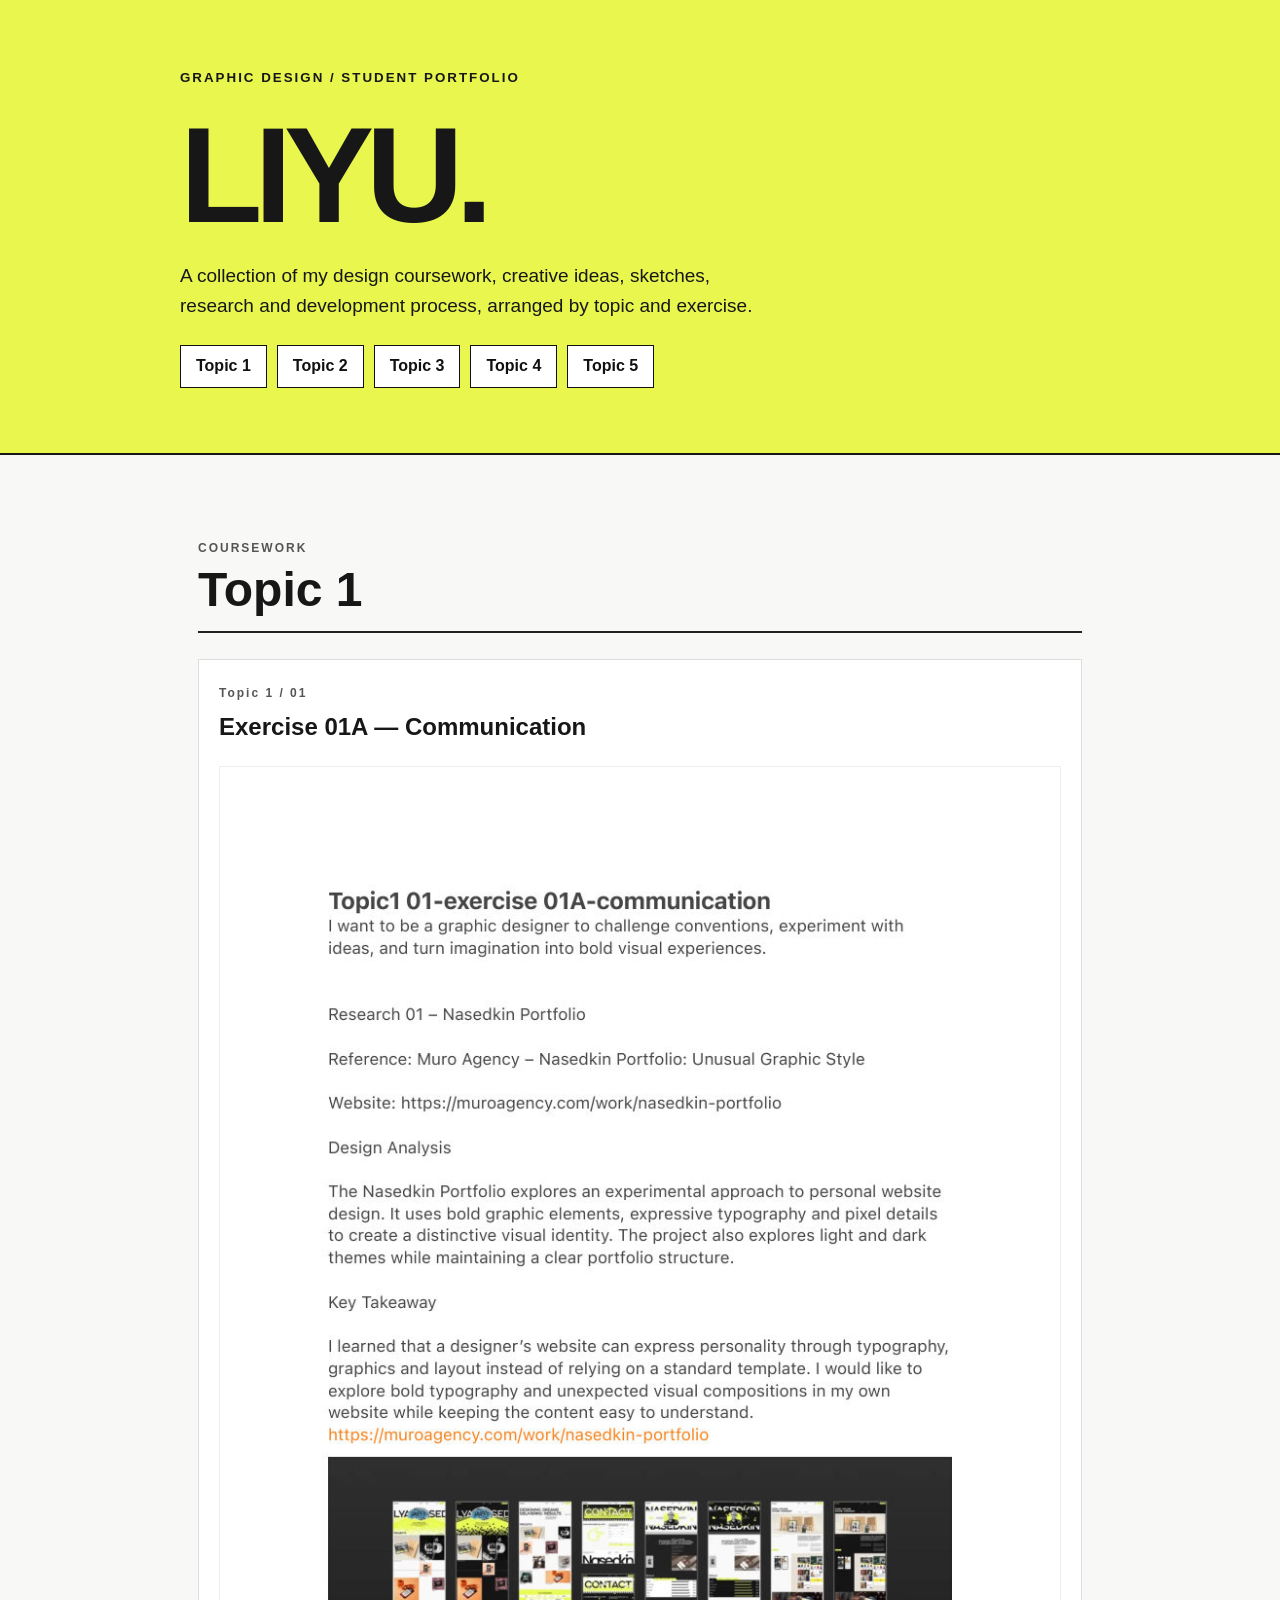
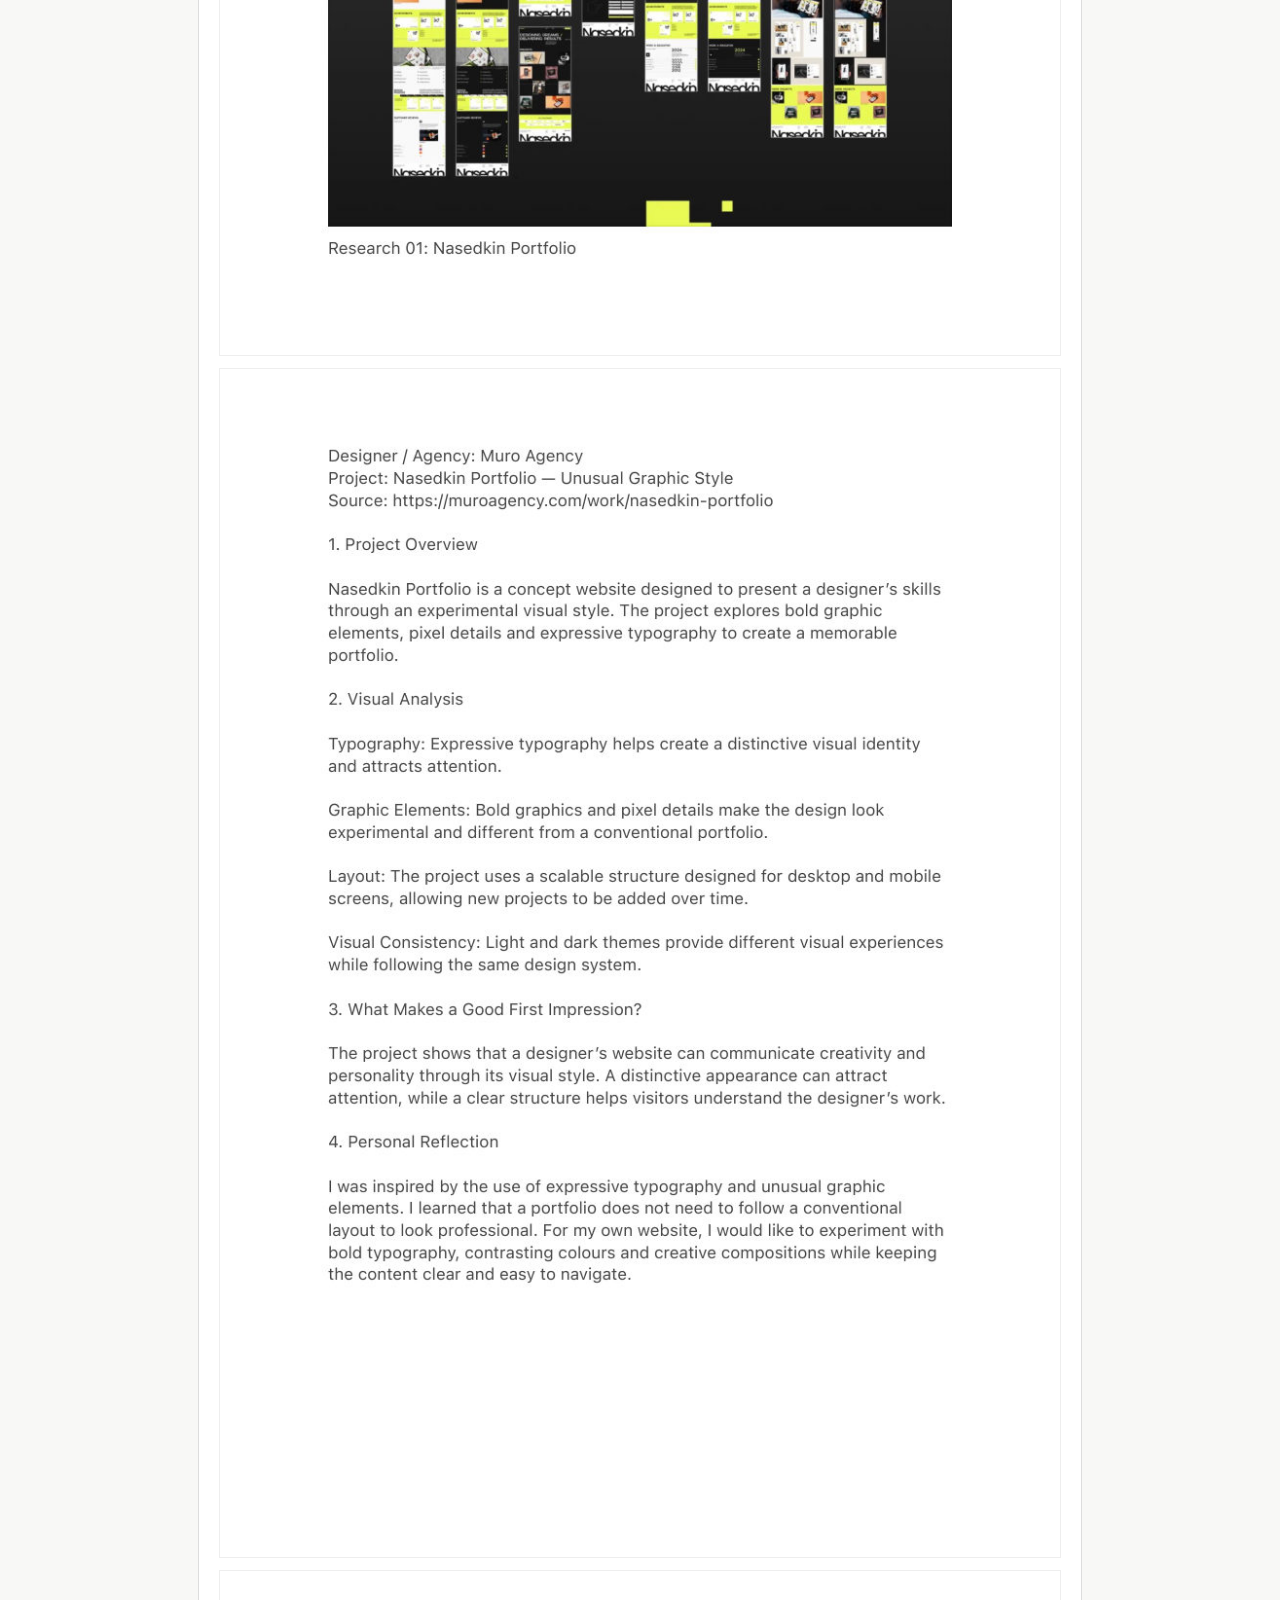
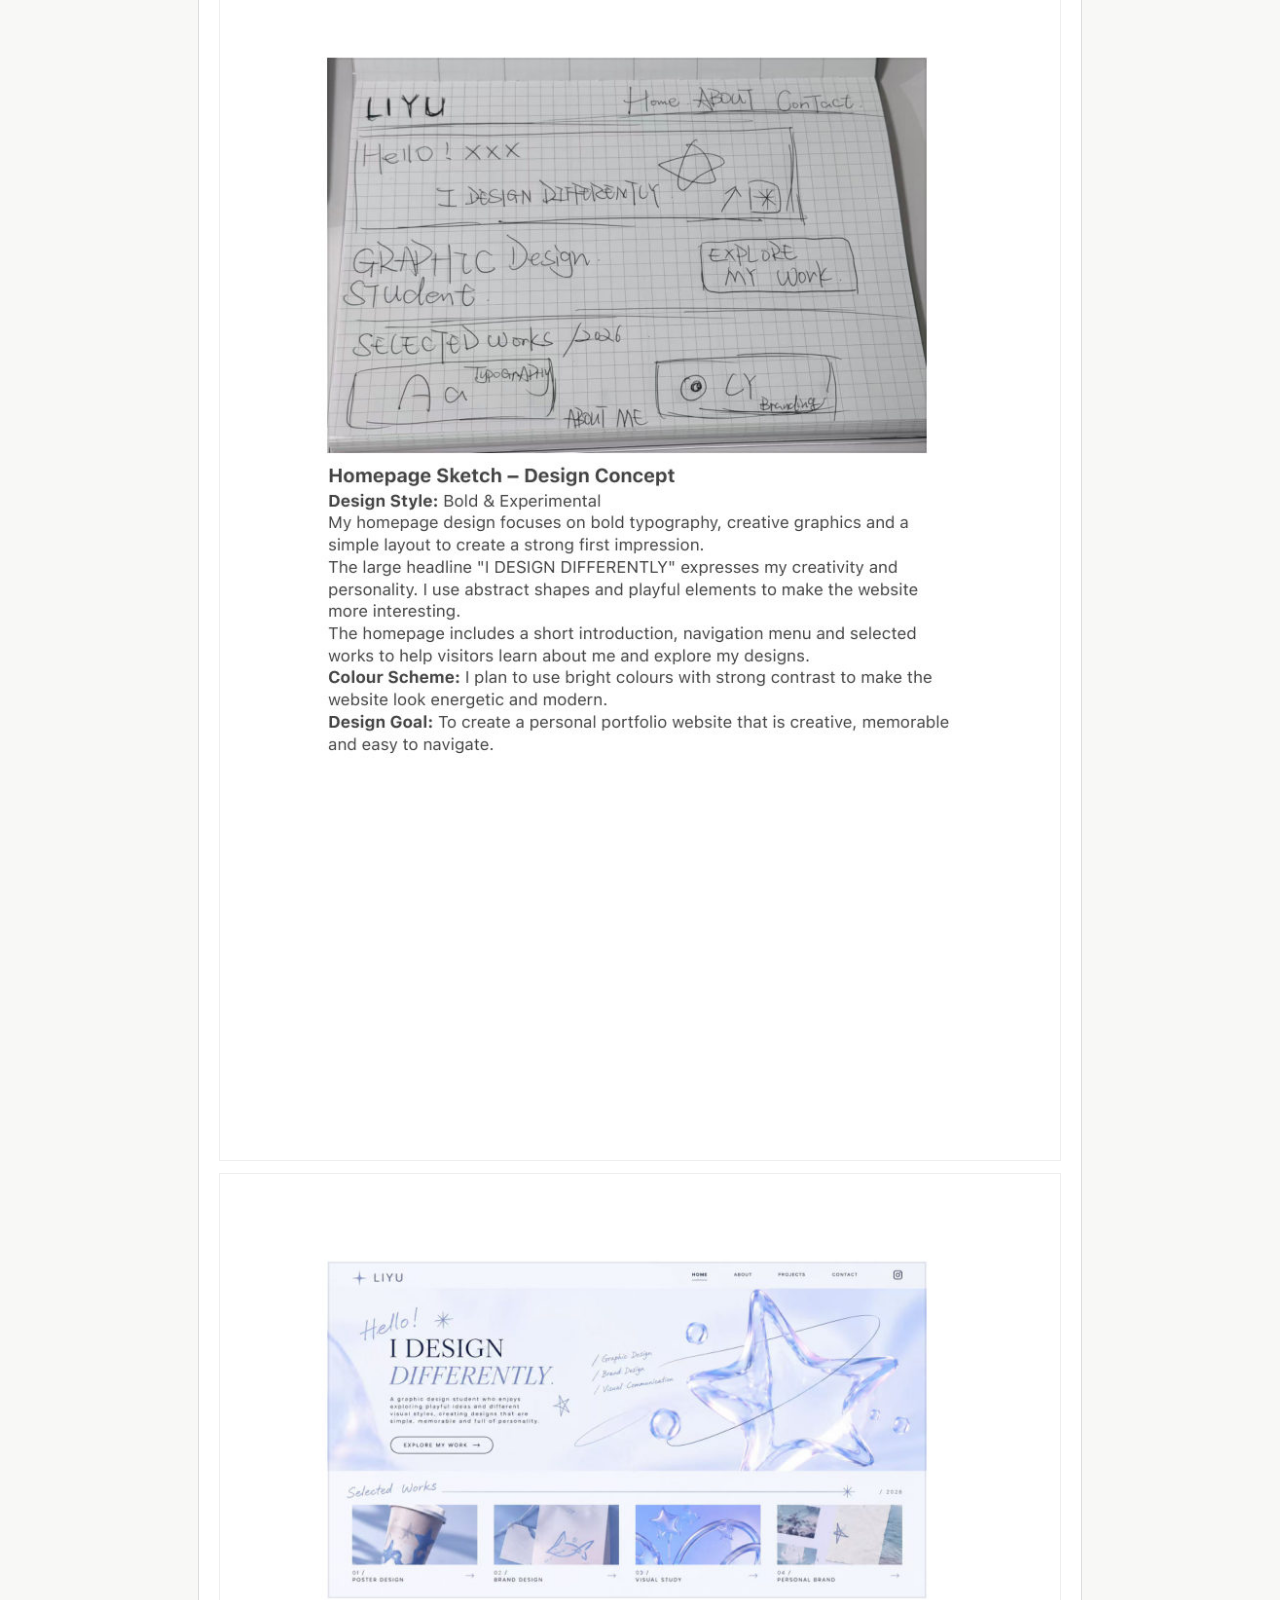
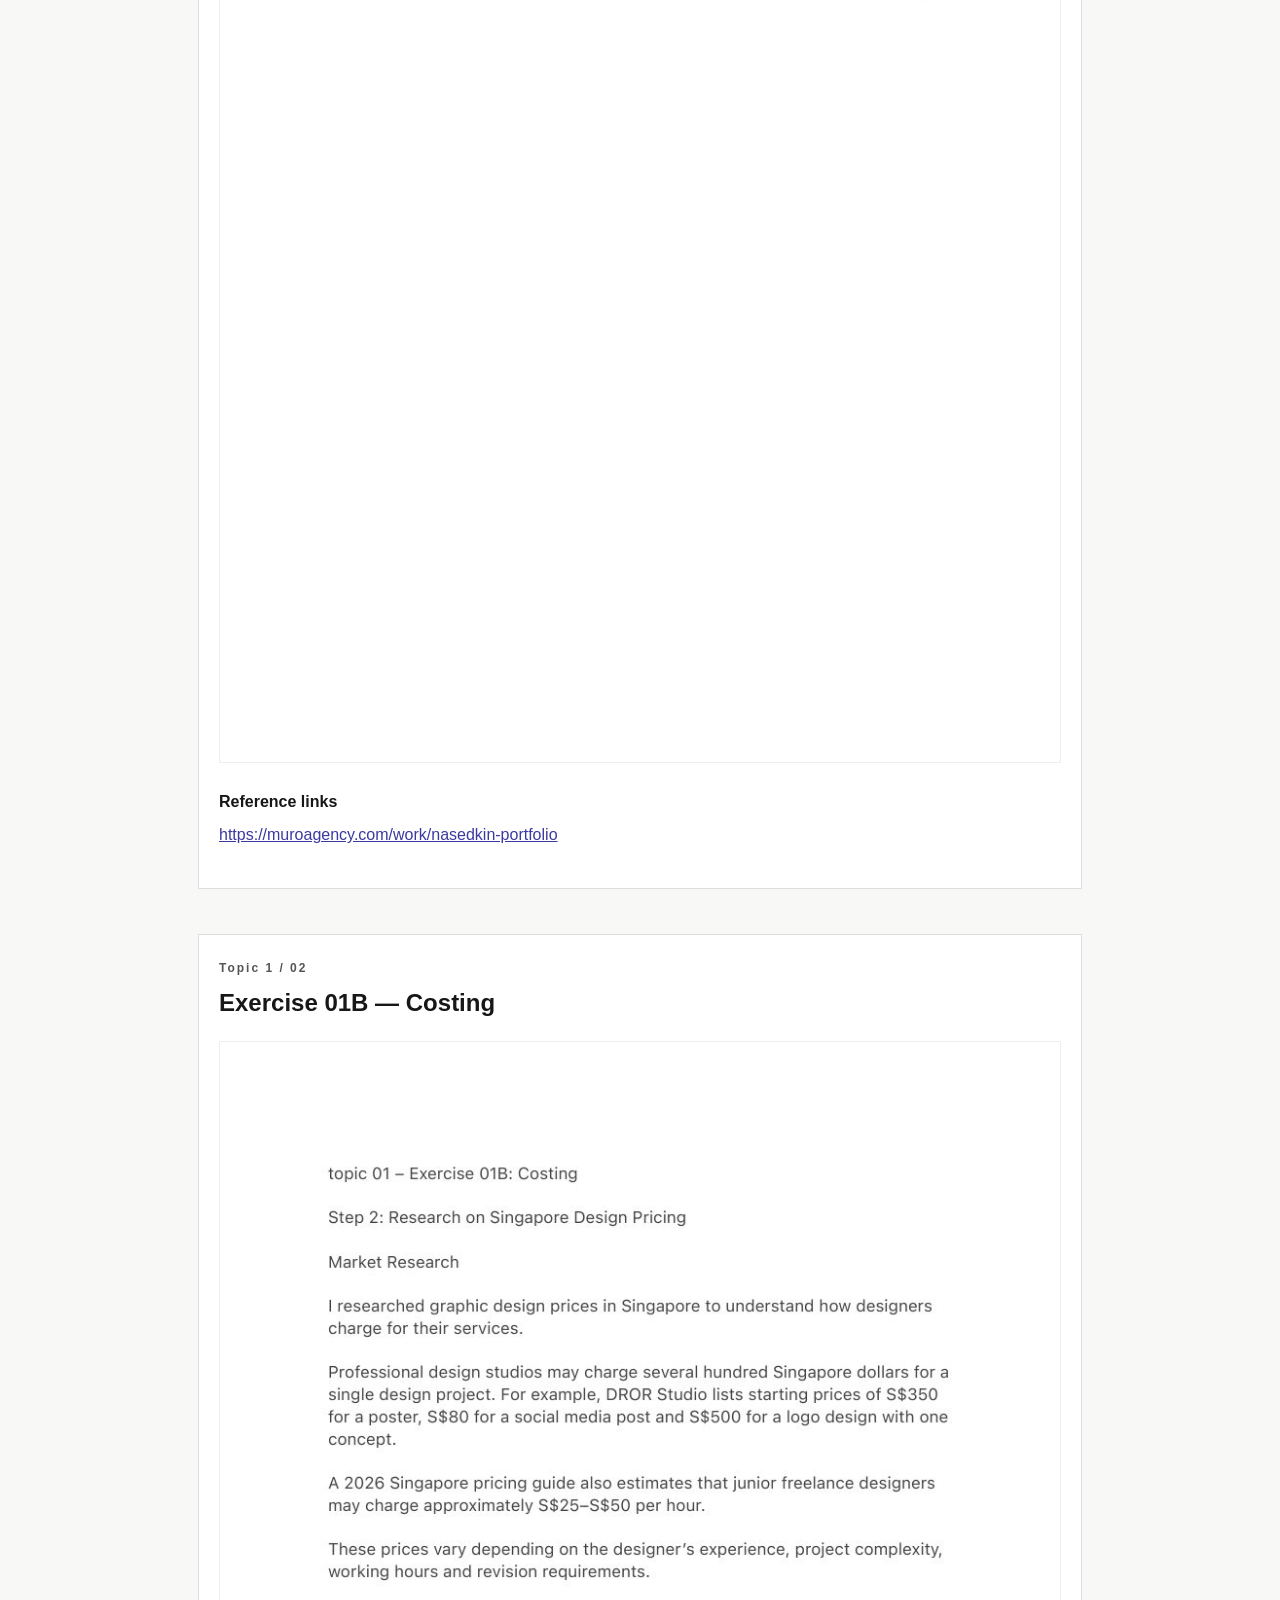
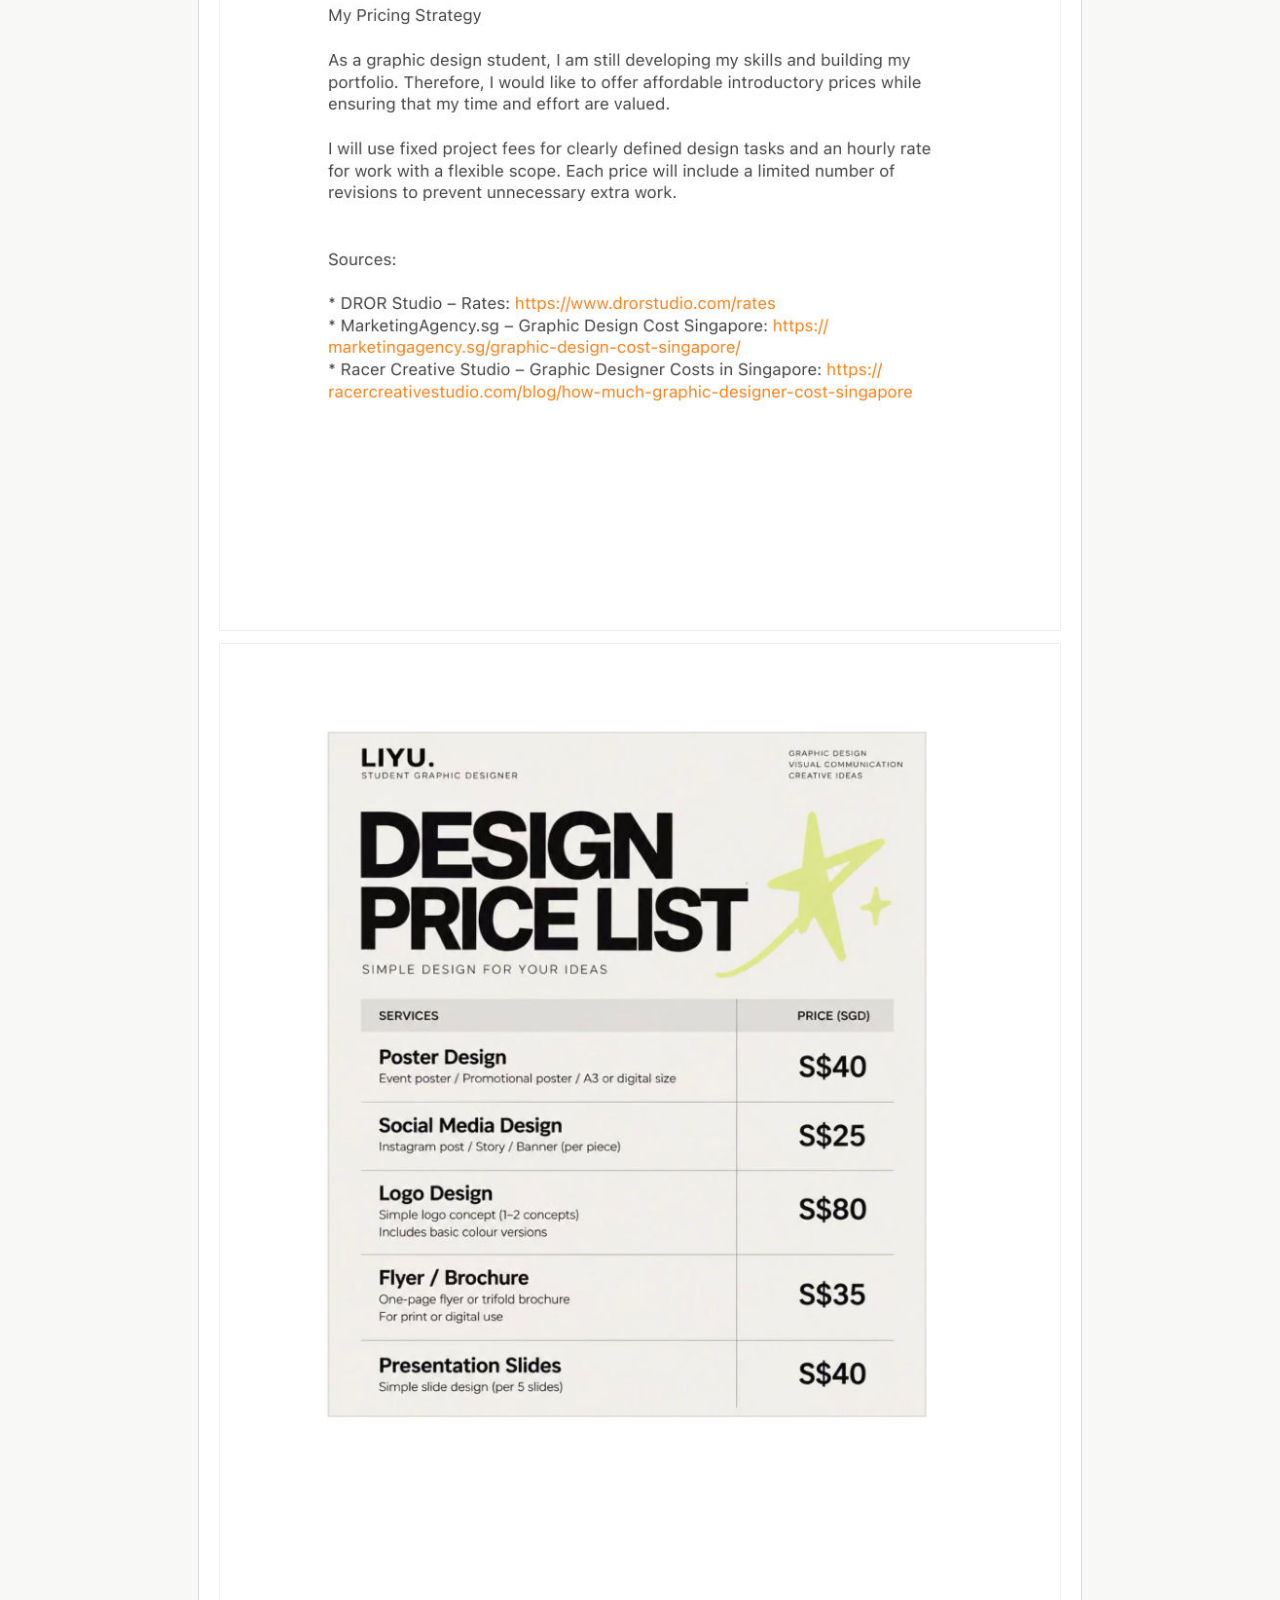
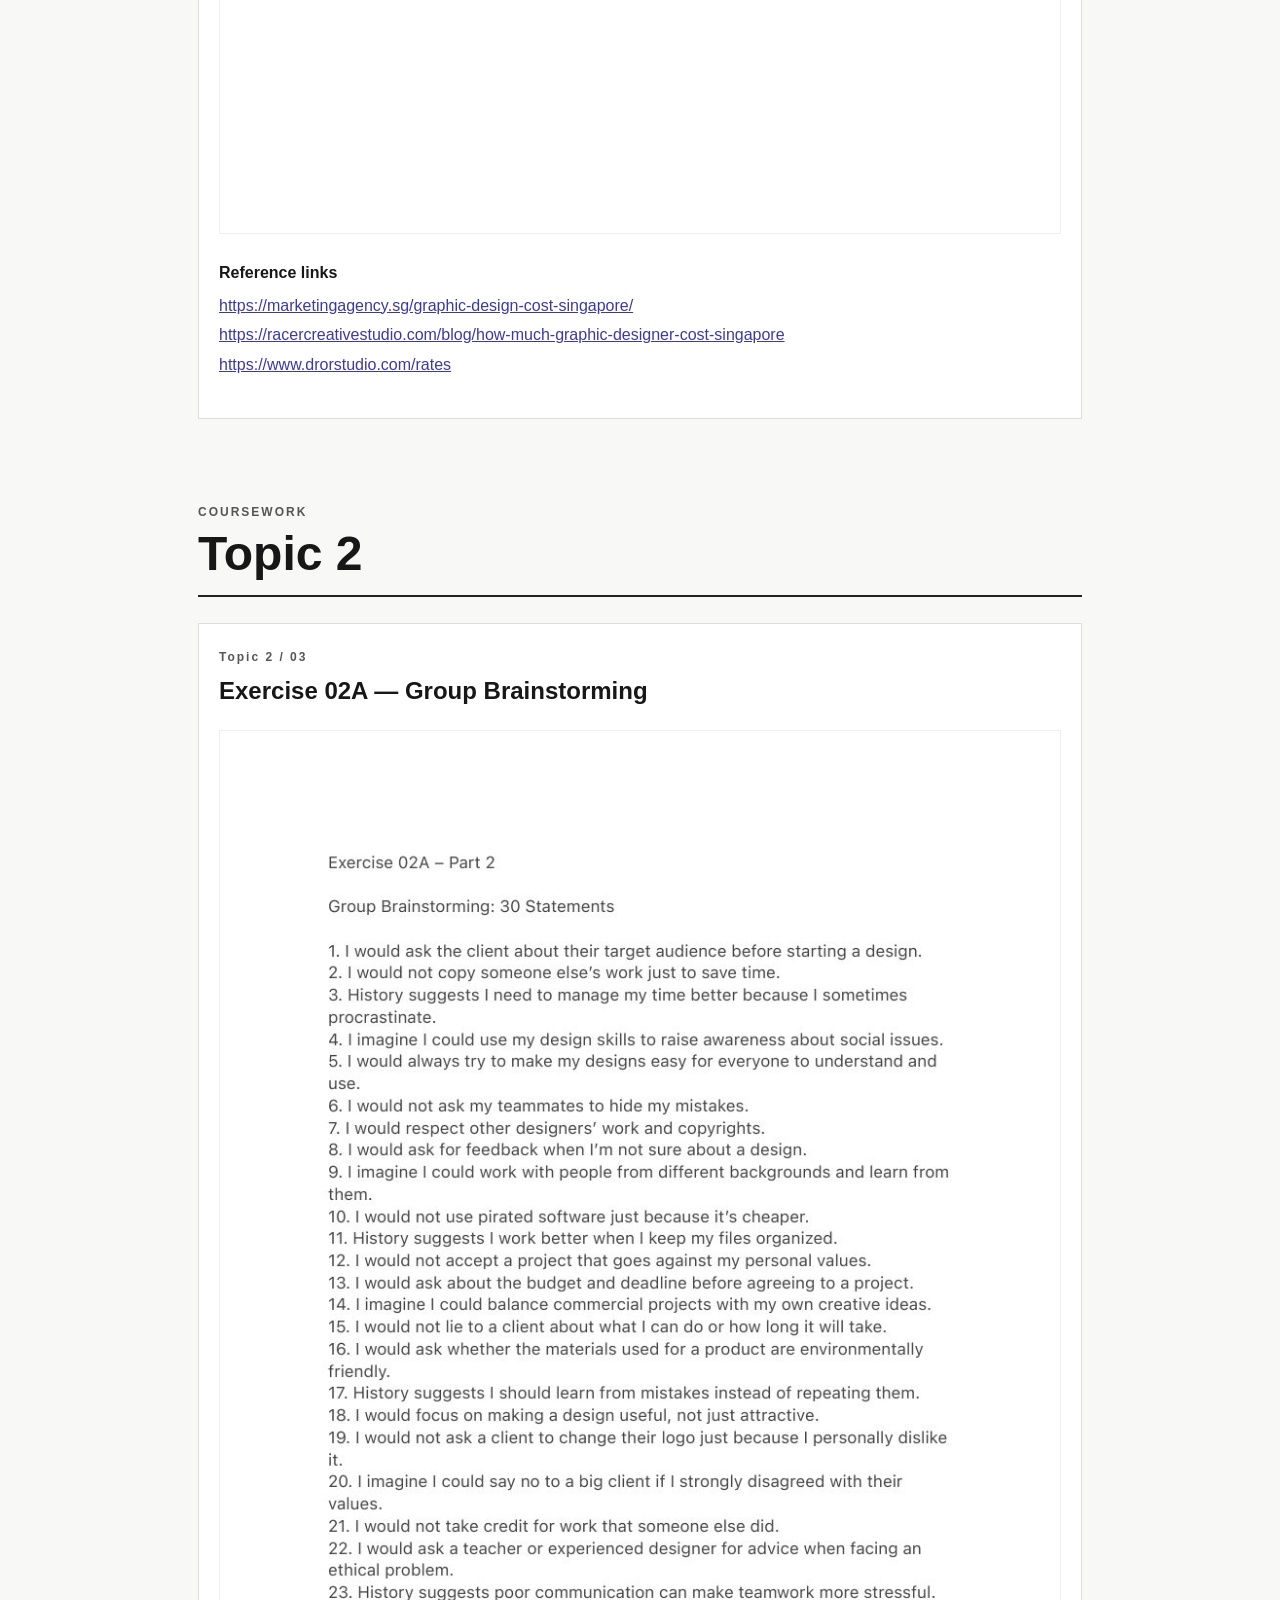
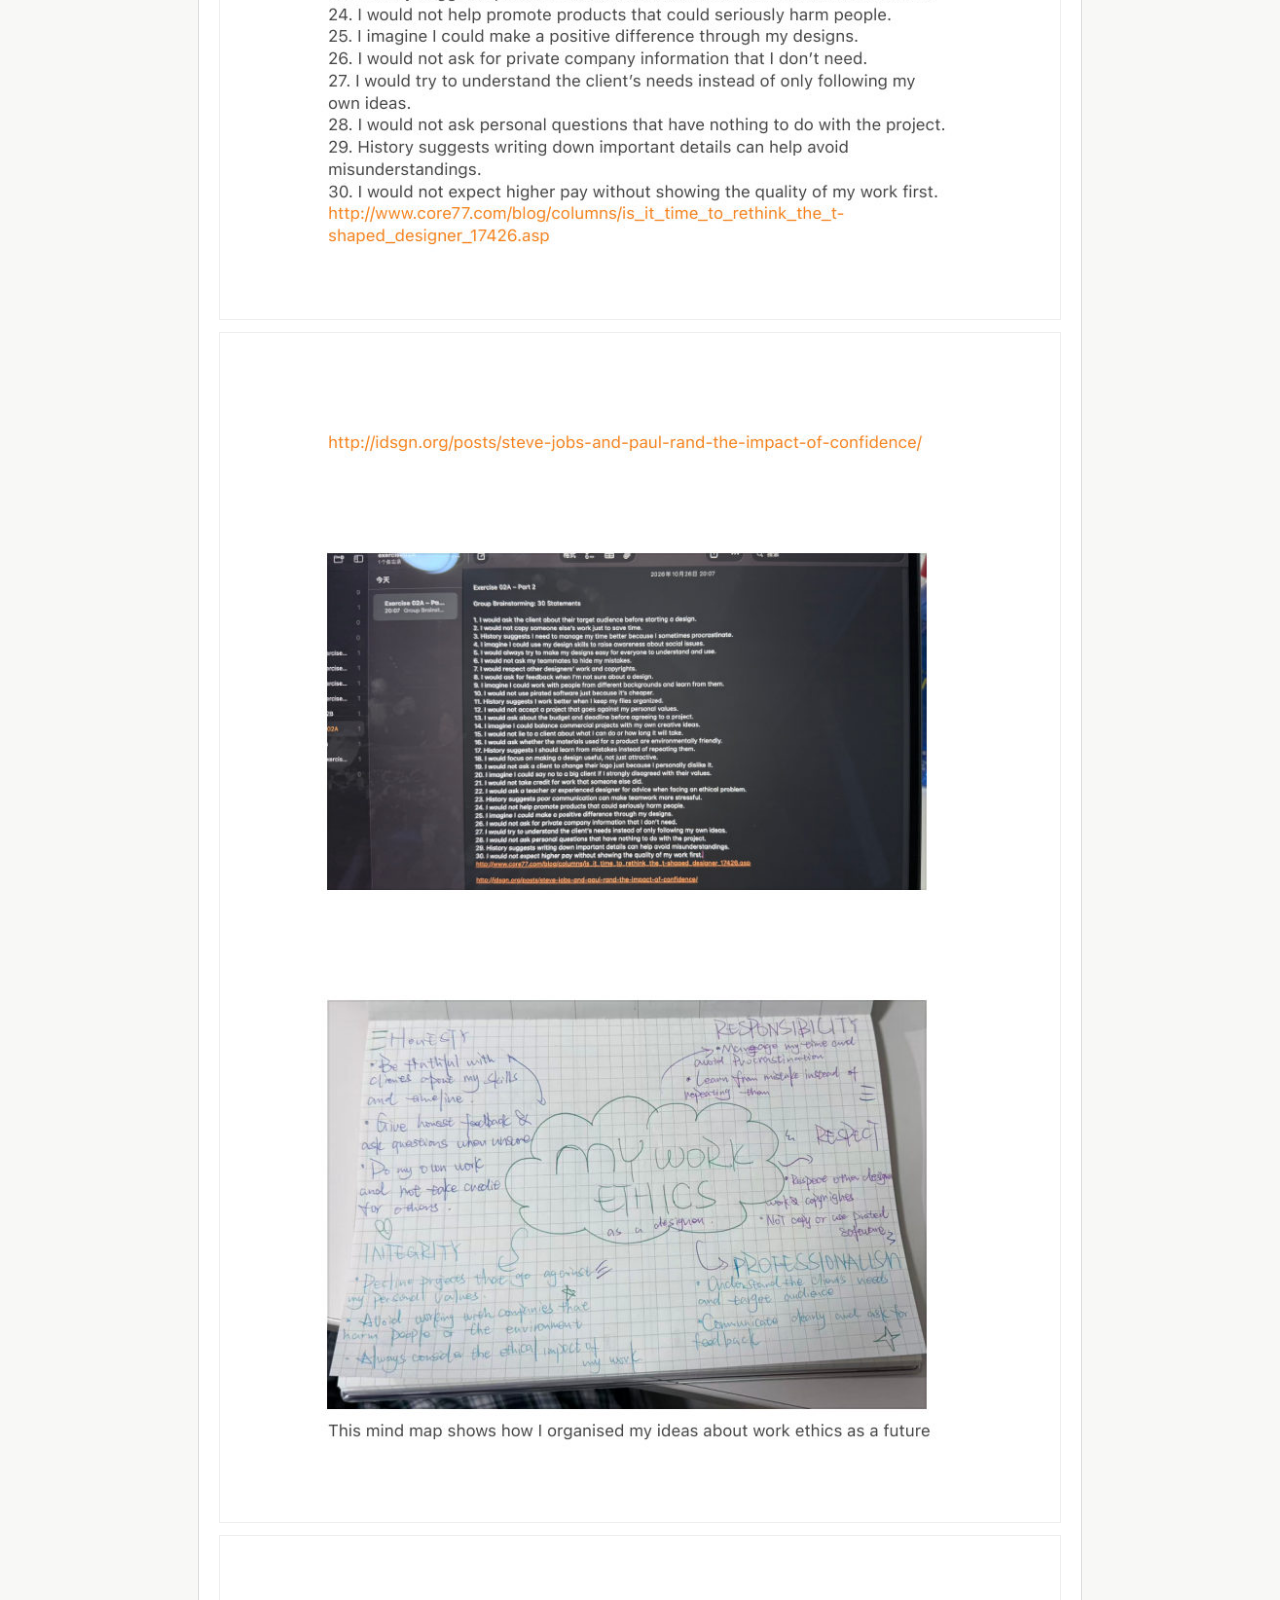
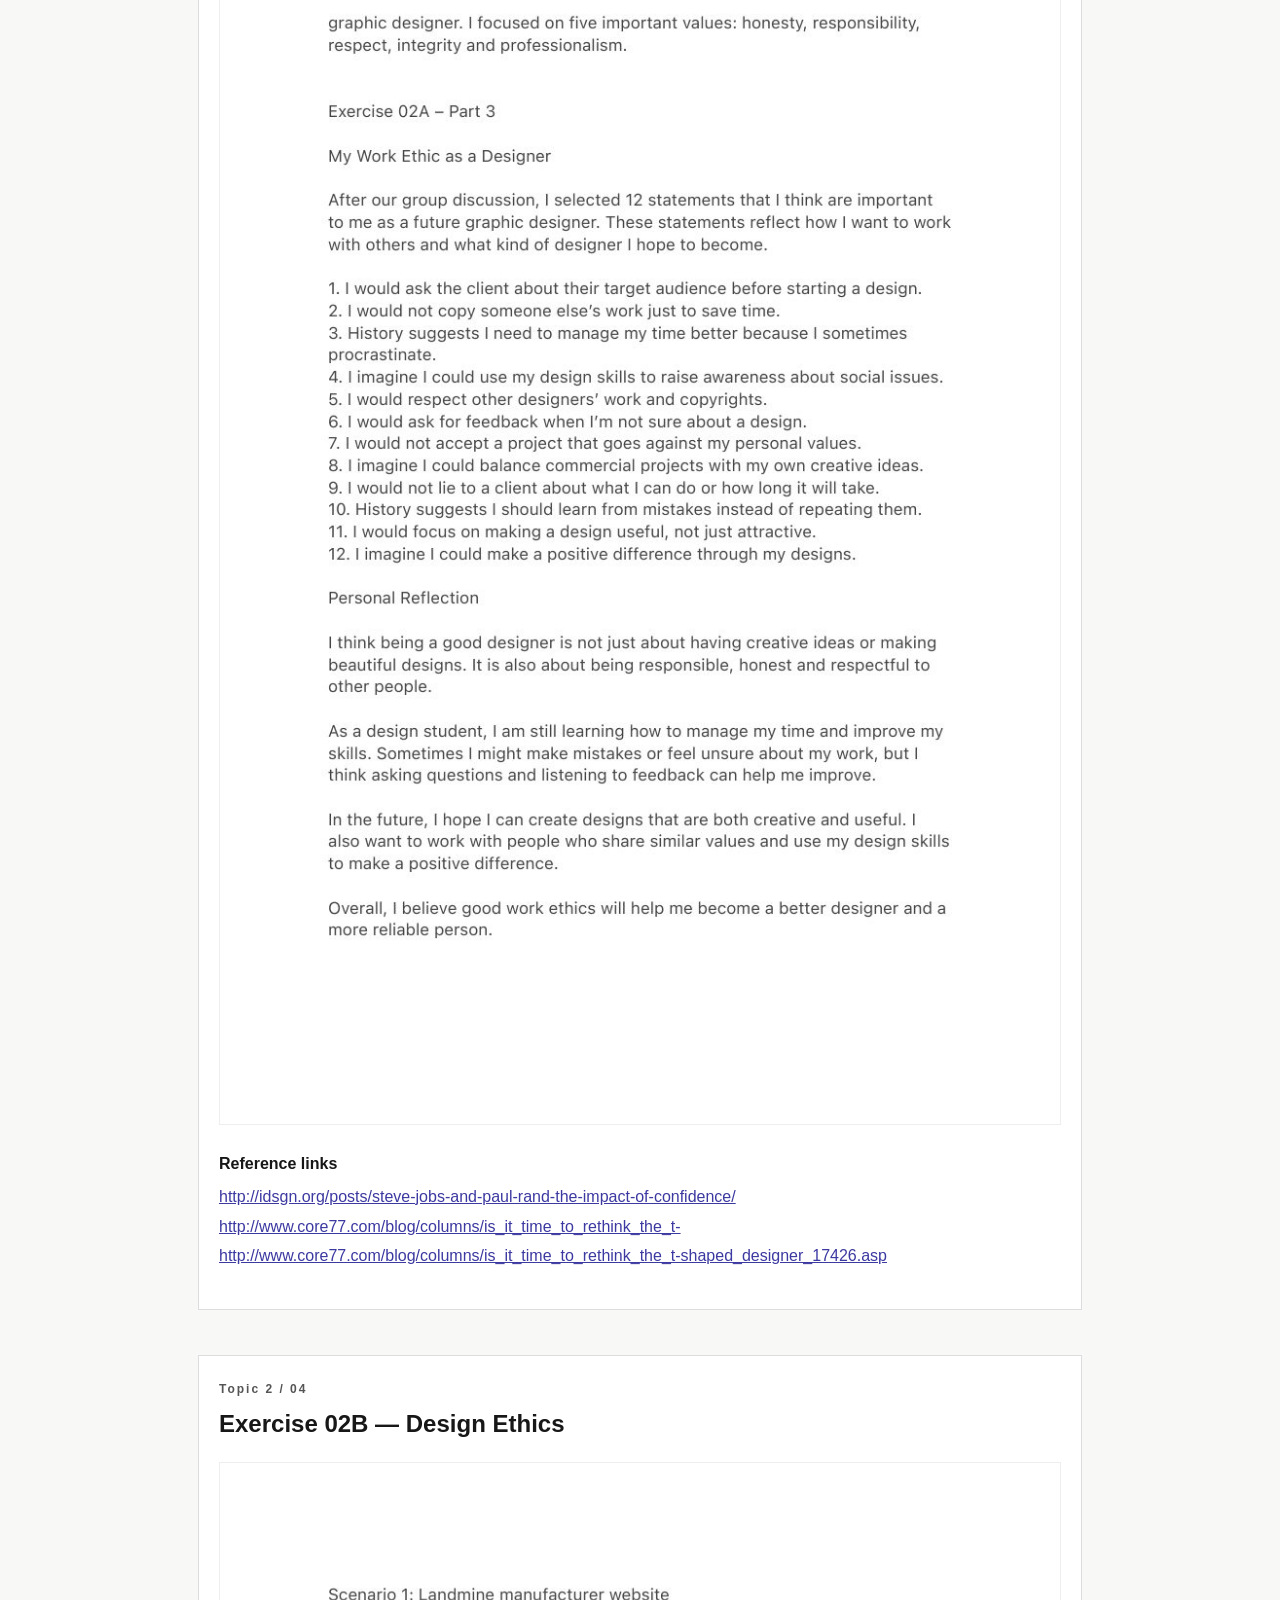
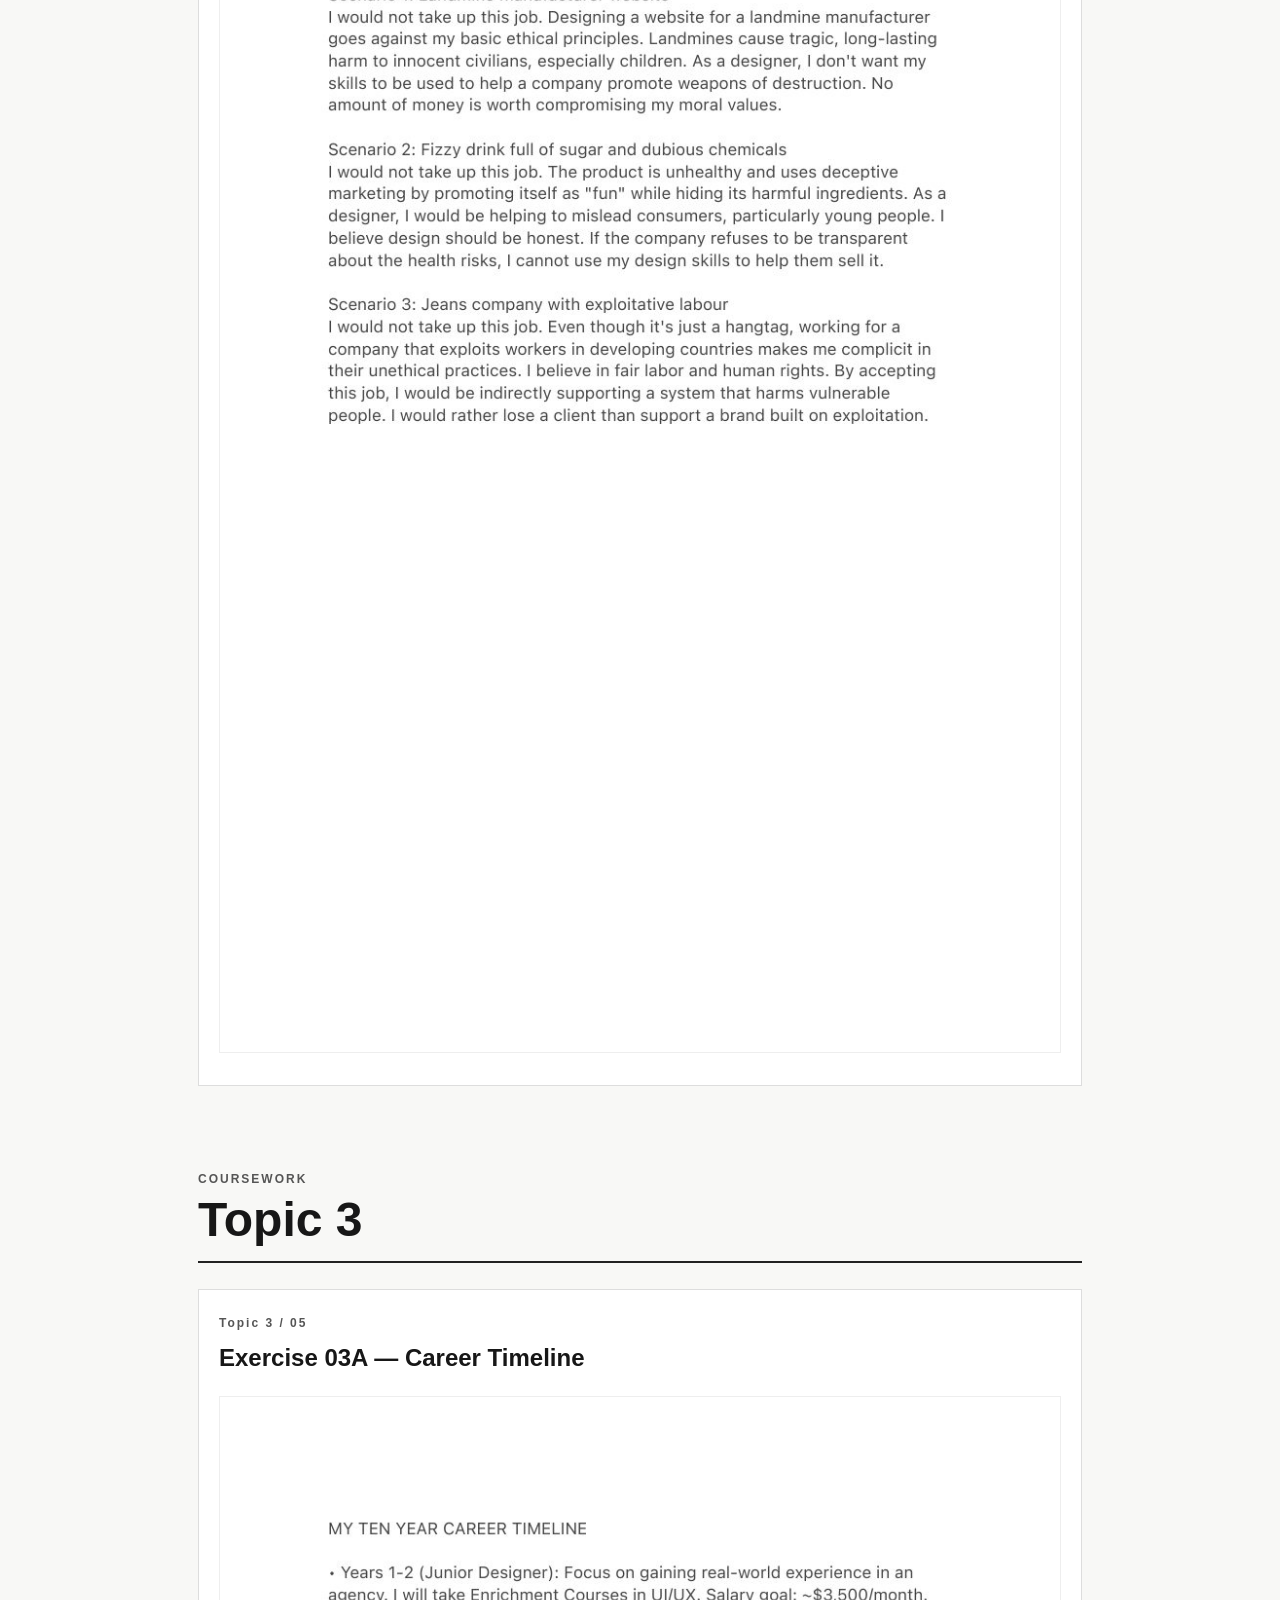
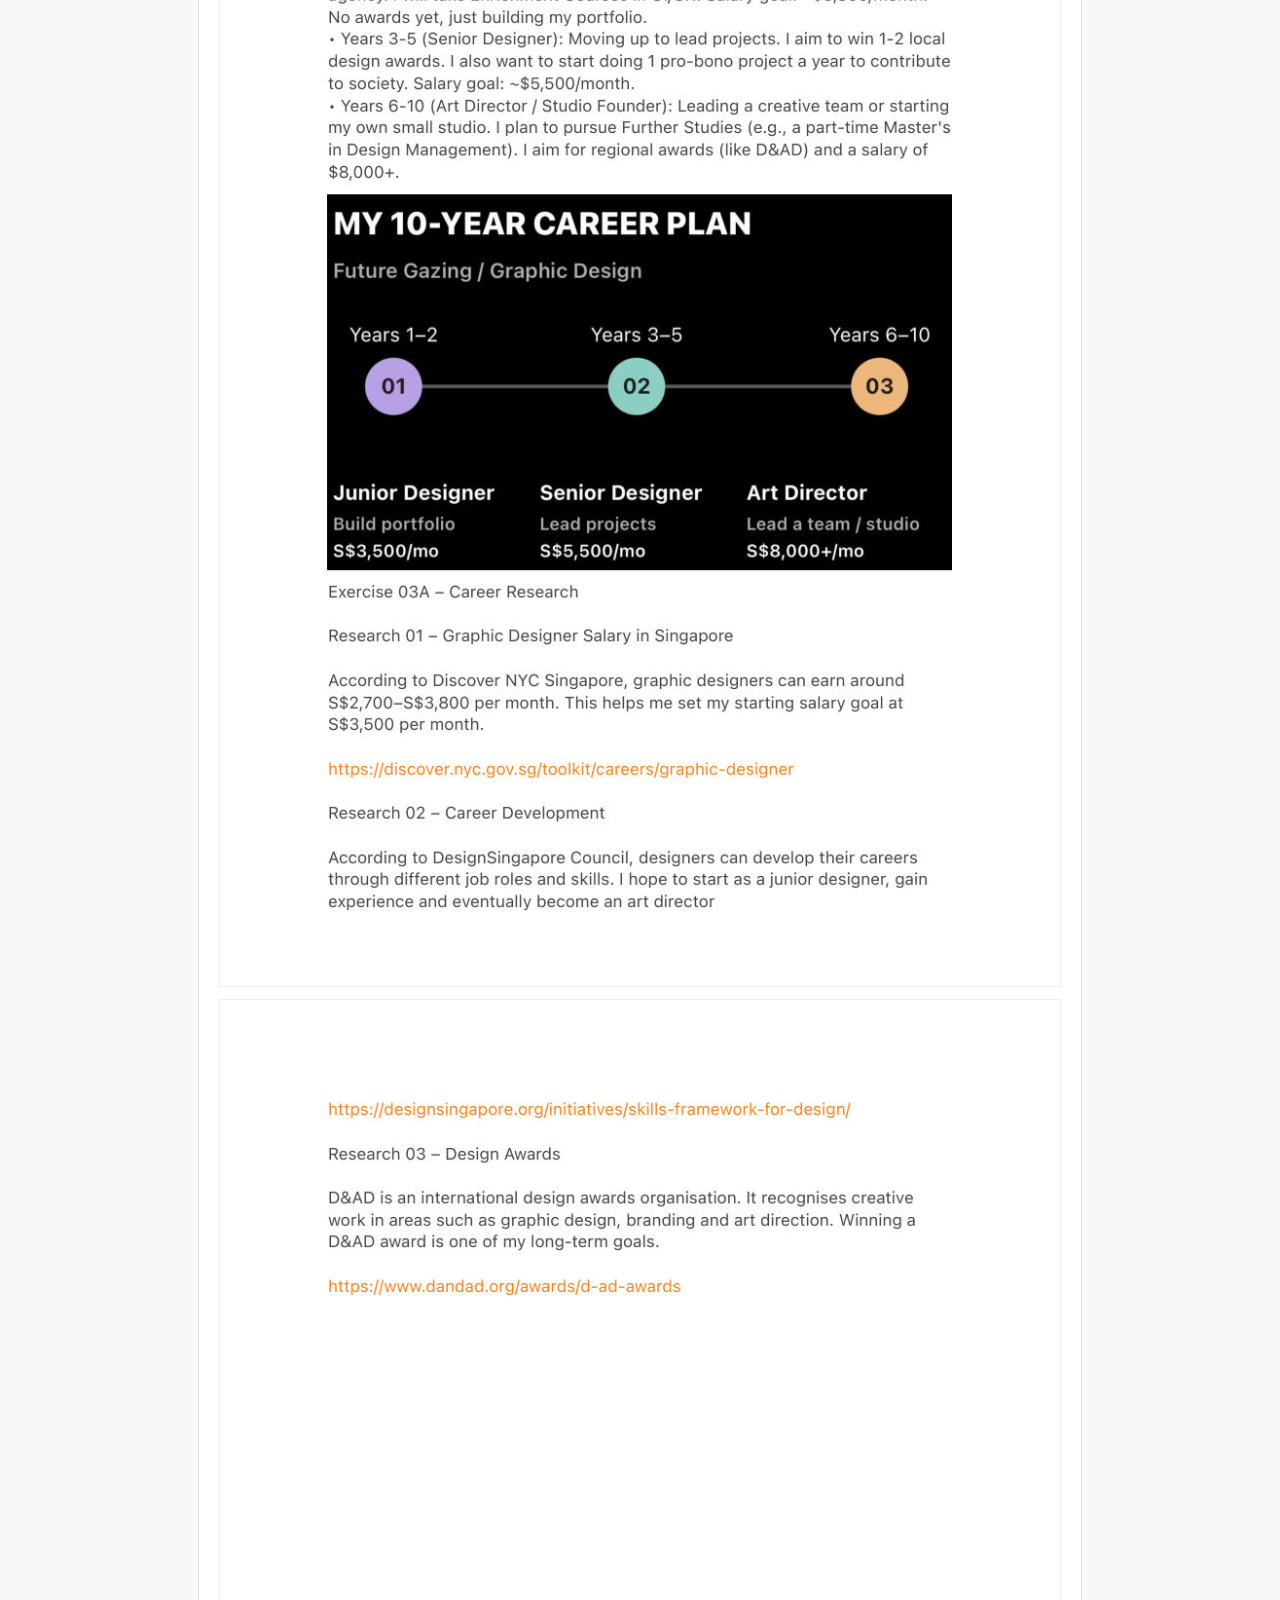
==== index.html @ bcb95b1d "Add files via upload" ====
<!doctype html><html lang="en"><head><meta charset="utf-8"><meta name="viewport" content="width=device-width,initial-scale=1"><title>LIYU | Coursework Portfolio</title><style>*{box-sizing:border-box}html{scroll-behavior:smooth}body{margin:0;background:#f8f8f6;color:#171717;font:16px/1.55 Arial,Helvetica,sans-serif}header{padding:65px max(24px,calc((100vw - 920px)/2));background:#e8f64e;border-bottom:2px solid #171717}header small{font-weight:700;letter-spacing:2px}h1{font-size:clamp(64px,14vw,135px);line-height:.9;letter-spacing:-8px;margin:25px 0}header p{max-width:600px;font-size:19px}nav{display:flex;gap:10px;flex-wrap:wrap;margin-top:25px}nav a{padding:8px 15px;background:#fff;border:1px solid #111;text-decoration:none;color:#111;font-weight:bold}main{max-width:920px;margin:auto;padding:0 18px 80px}.topic{border-bottom:2px solid #222;margin:80px 0 26px;padding-bottom:10px}.topic span,.workhead span{font-size:12px;letter-spacing:2px;font-weight:bold;color:#555}.topic h2{font-size:48px;margin:4px 0;line-height:1.1}article{margin-bottom:45px;background:white;border:1px solid #ddd;padding:20px}.workhead h3{font-size:24px;margin:4px 0 20px}article img{display:block;width:100%;height:auto;margin:12px auto;border:1px solid #eee}.references{padding:15px 0;overflow-wrap:anywhere}.references strong{display:block;margin-bottom:8px}.references a{display:block;color:#3c39a1;margin:5px 0}footer{padding:30px;text-align:center;border-top:1px solid #aaa} @media(max-width:600px){h1{letter-spacing:-4px}header{padding:50px 20px}.topic h2{font-size:38px}article{padding:10px}}</style></head><body><header><small>GRAPHIC DESIGN / STUDENT PORTFOLIO</small><h1>LIYU.</h1><p>A collection of my design coursework, creative ideas, sketches, research and development process, arranged by topic and exercise.</p><nav><a href="#topic1">Topic 1</a><a href="#topic2">Topic 2</a><a href="#topic3">Topic 3</a><a href="#topic4">Topic 4</a><a href="#topic5">Topic 5</a></nav></header><main><div class="topic" id="topic1"><span>COURSEWORK</span><h2>Topic 1</h2></div><article id="work1"><div class="workhead"><span>Topic 1 / 01</span><h3>Exercise 01A — Communication</h3></div><img loading="lazy" src="images/work-01-01.jpg" alt="Exercise 01A — Communication page 1"><img loading="lazy" src="images/work-01-02.jpg" alt="Exercise 01A — Communication page 2"><img loading="lazy" src="images/work-01-03.jpg" alt="Exercise 01A — Communication page 3"><img loading="lazy" src="images/work-01-04.jpg" alt="Exercise 01A — Communication page 4"><div class="references"><strong>Reference links</strong><a href="https://muroagency.com/work/nasedkin-portfolio" target="_blank" rel="noopener">https://muroagency.com/work/nasedkin-portfolio</a></div></article><article id="work2"><div class="workhead"><span>Topic 1 / 02</span><h3>Exercise 01B — Costing</h3></div><img loading="lazy" src="images/work-02-01.jpg" alt="Exercise 01B — Costing page 1"><img loading="lazy" src="images/work-02-02.jpg" alt="Exercise 01B — Costing page 2"><div class="references"><strong>Reference links</strong><a href="https://marketingagency.sg/graphic-design-cost-singapore/" target="_blank" rel="noopener">https://marketingagency.sg/graphic-design-cost-singapore/</a><a href="https://racercreativestudio.com/blog/how-much-graphic-designer-cost-singapore" target="_blank" rel="noopener">https://racercreativestudio.com/blog/how-much-graphic-designer-cost-singapore</a><a href="https://www.drorstudio.com/rates" target="_blank" rel="noopener">https://www.drorstudio.com/rates</a></div></article><div class="topic" id="topic2"><span>COURSEWORK</span><h2>Topic 2</h2></div><article id="work3"><div class="workhead"><span>Topic 2 / 03</span><h3>Exercise 02A — Group Brainstorming</h3></div><img loading="lazy" src="images/work-03-01.jpg" alt="Exercise 02A — Group Brainstorming page 1"><img loading="lazy" src="images/work-03-02.jpg" alt="Exercise 02A — Group Brainstorming page 2"><img loading="lazy" src="images/work-03-03.jpg" alt="Exercise 02A — Group Brainstorming page 3"><div class="references"><strong>Reference links</strong><a href="http://idsgn.org/posts/steve-jobs-and-paul-rand-the-impact-of-confidence/" target="_blank" rel="noopener">http://idsgn.org/posts/steve-jobs-and-paul-rand-the-impact-of-confidence/</a><a href="http://www.core77.com/blog/columns/is_it_time_to_rethink_the_t-" target="_blank" rel="noopener">http://www.core77.com/blog/columns/is_it_time_to_rethink_the_t-</a><a href="http://www.core77.com/blog/columns/is_it_time_to_rethink_the_t-shaped_designer_17426.asp" target="_blank" rel="noopener">http://www.core77.com/blog/columns/is_it_time_to_rethink_the_t-shaped_designer_17426.asp</a></div></article><article id="work4"><div class="workhead"><span>Topic 2 / 04</span><h3>Exercise 02B — Design Ethics</h3></div><img loading="lazy" src="images/work-04-01.jpg" alt="Exercise 02B — Design Ethics page 1"></article><div class="topic" id="topic3"><span>COURSEWORK</span><h2>Topic 3</h2></div><article id="work5"><div class="workhead"><span>Topic 3 / 05</span><h3>Exercise 03A — Career Timeline</h3></div><img loading="lazy" src="images/work-05-01.jpg" alt="Exercise 03A — Career Timeline page 1"><img loading="lazy" src="images/work-05-02.jpg" alt="Exercise 03A — Career Timeline page 2"><div class="references"><strong>Reference links</strong><a href="https://designsingapore.org/initiatives/skills-framework-for-design/" target="_blank" rel="noopener">https://designsingapore.org/initiatives/skills-framework-for-design/</a><a href="https://discover.nyc.gov.sg/toolkit/careers/graphic-designer" target="_blank" rel="noopener">https://discover.nyc.gov.sg/toolkit/careers/graphic-designer</a><a href="https://www.dandad.org/awards/d-ad-awards" target="_blank" rel="noopener">https://www.dandad.org/awards/d-ad-awards</a></div></article><article id="work6"><div class="workhead"><span>Topic 3 / 06</span><h3>Exercise 03B — Self Reflection</h3></div><img loading="lazy" src="images/work-06-01.jpg" alt="Exercise 03B — Self Reflection page 1"></article><div class="topic" id="topic4"><span>COURSEWORK</span><h2>Topic 4</h2></div><article id="work7"><div class="workhead"><span>Topic 4 / 07</span><h3>Exercise 04A — Design Constraints</h3></div><img loading="lazy" src="images/work-07-01.jpg" alt="Exercise 04A — Design Constraints page 1"><img loading="lazy" src="images/work-07-02.jpg" alt="Exercise 04A — Design Constraints page 2"><img loading="lazy" src="images/work-07-03.jpg" alt="Exercise 04A — Design Constraints page 3"><img loading="lazy" src="images/work-07-04.jpg" alt="Exercise 04A — Design Constraints page 4"><div class="references"><strong>Reference links</strong><a href="https://khsj.cn/8y10f46abv2wzrd" target="_blank" rel="noopener">https://khsj.cn/8y10f46abv2wzrd</a></div></article><article id="work8"><div class="workhead"><span>Topic 4 / 08</span><h3>Exercise 04B — IKEA Chair</h3></div><img loading="lazy" src="images/work-08-01.jpg" alt="Exercise 04B — IKEA Chair page 1"></article><div class="topic" id="topic5"><span>COURSEWORK</span><h2>Topic 5</h2></div><article id="work9"><div class="workhead"><span>Topic 5 / 09</span><h3>Exercise 05 — Personal Branding</h3></div><img loading="lazy" src="images/work-09-01.jpg" alt="Exercise 05 — Personal Branding page 1"><img loading="lazy" src="images/work-09-02.jpg" alt="Exercise 05 — Personal Branding page 2"><img loading="lazy" src="images/work-09-03.jpg" alt="Exercise 05 — Personal Branding page 3"><div class="references"><strong>Reference links</strong><a href="https://canva.link/nlbry64p6wbvw9e" target="_blank" rel="noopener">https://canva.link/nlbry64p6wbvw9e</a></div></article></main><footer>LIYU — Graphic Design Coursework Portfolio</footer></body></html>
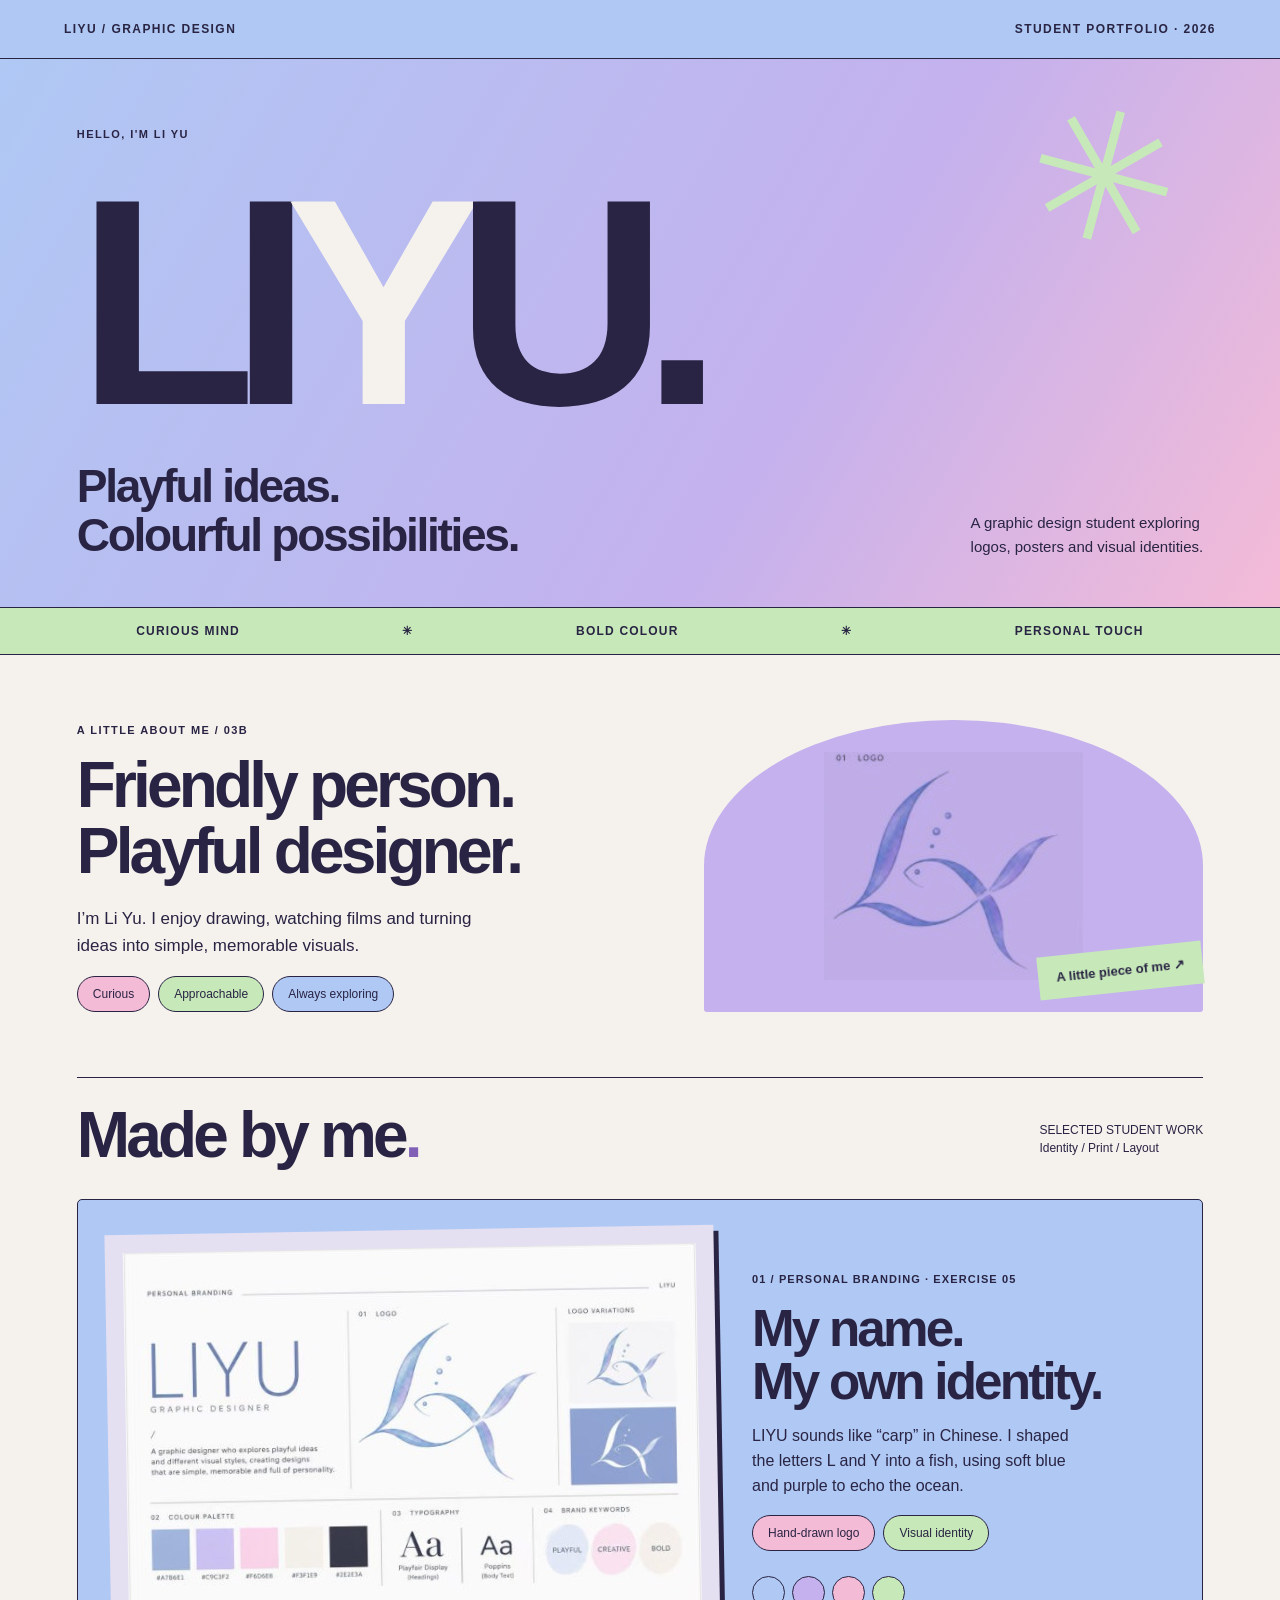
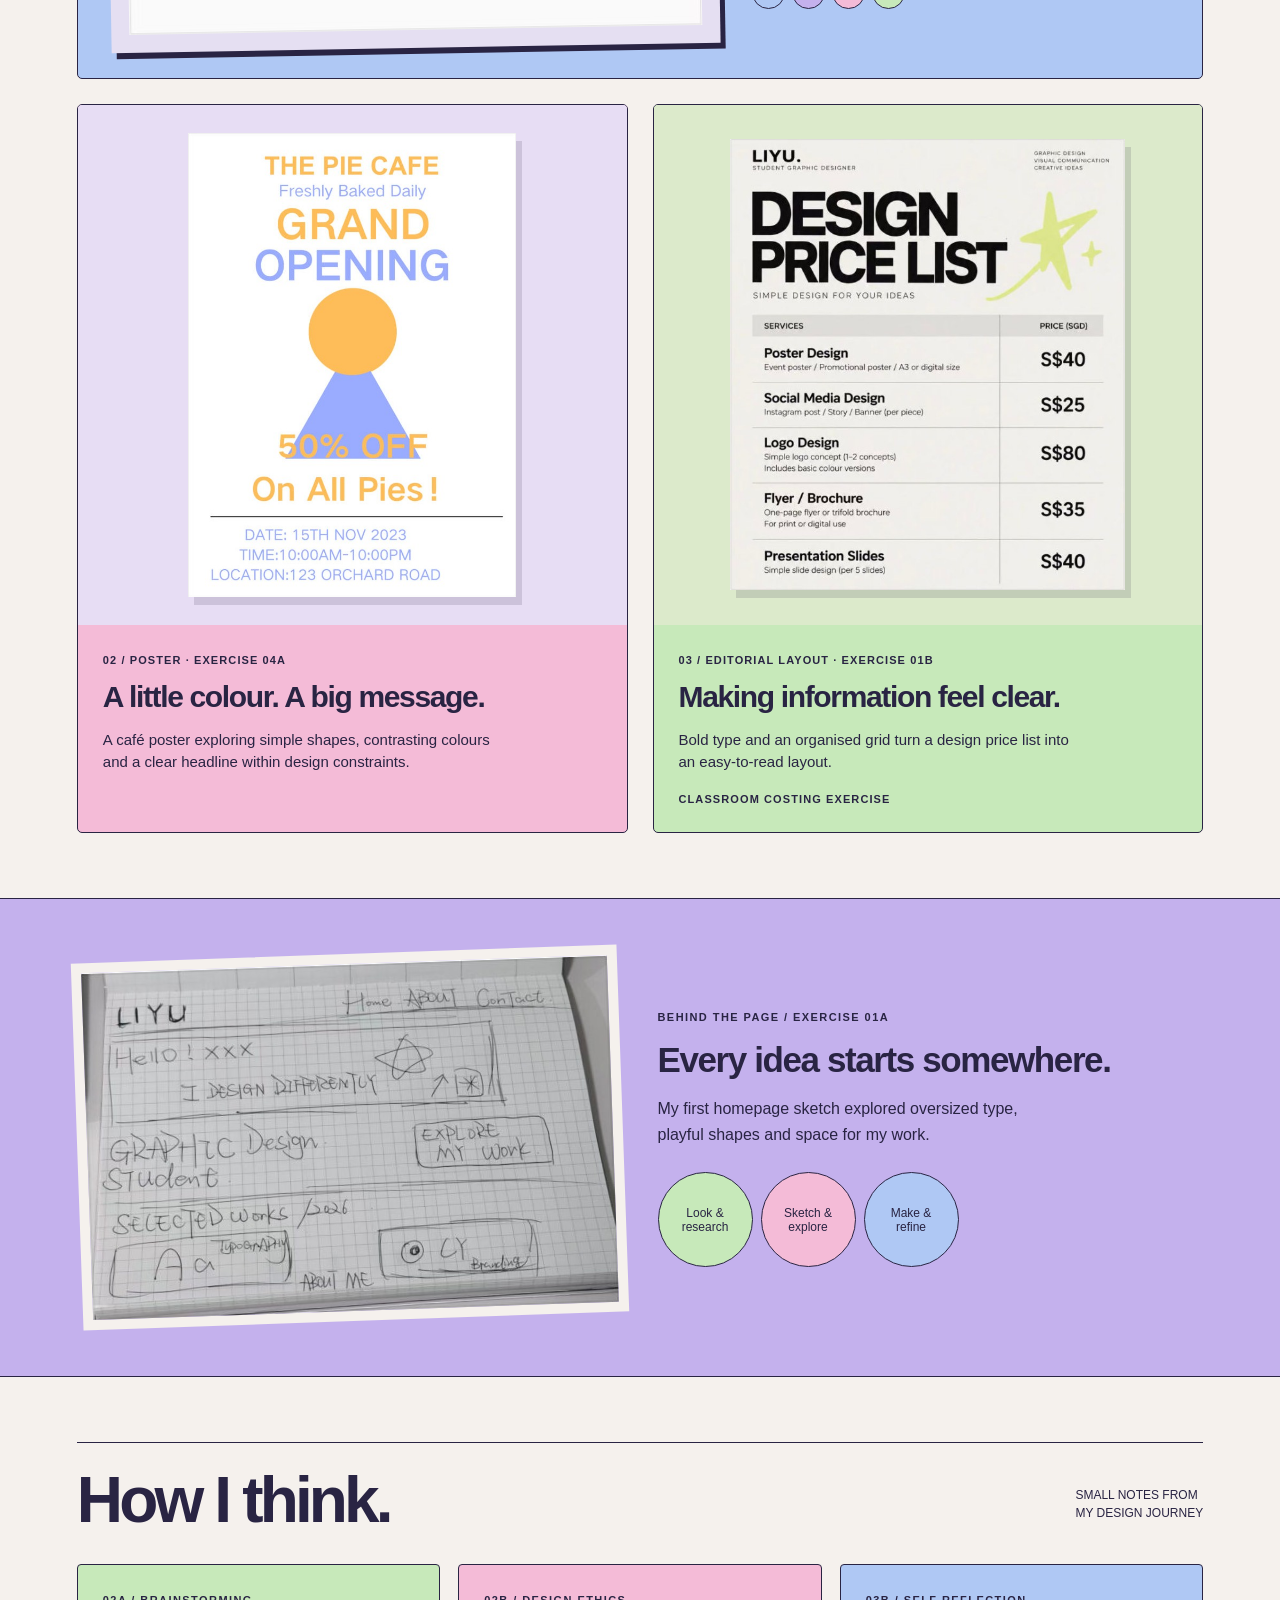
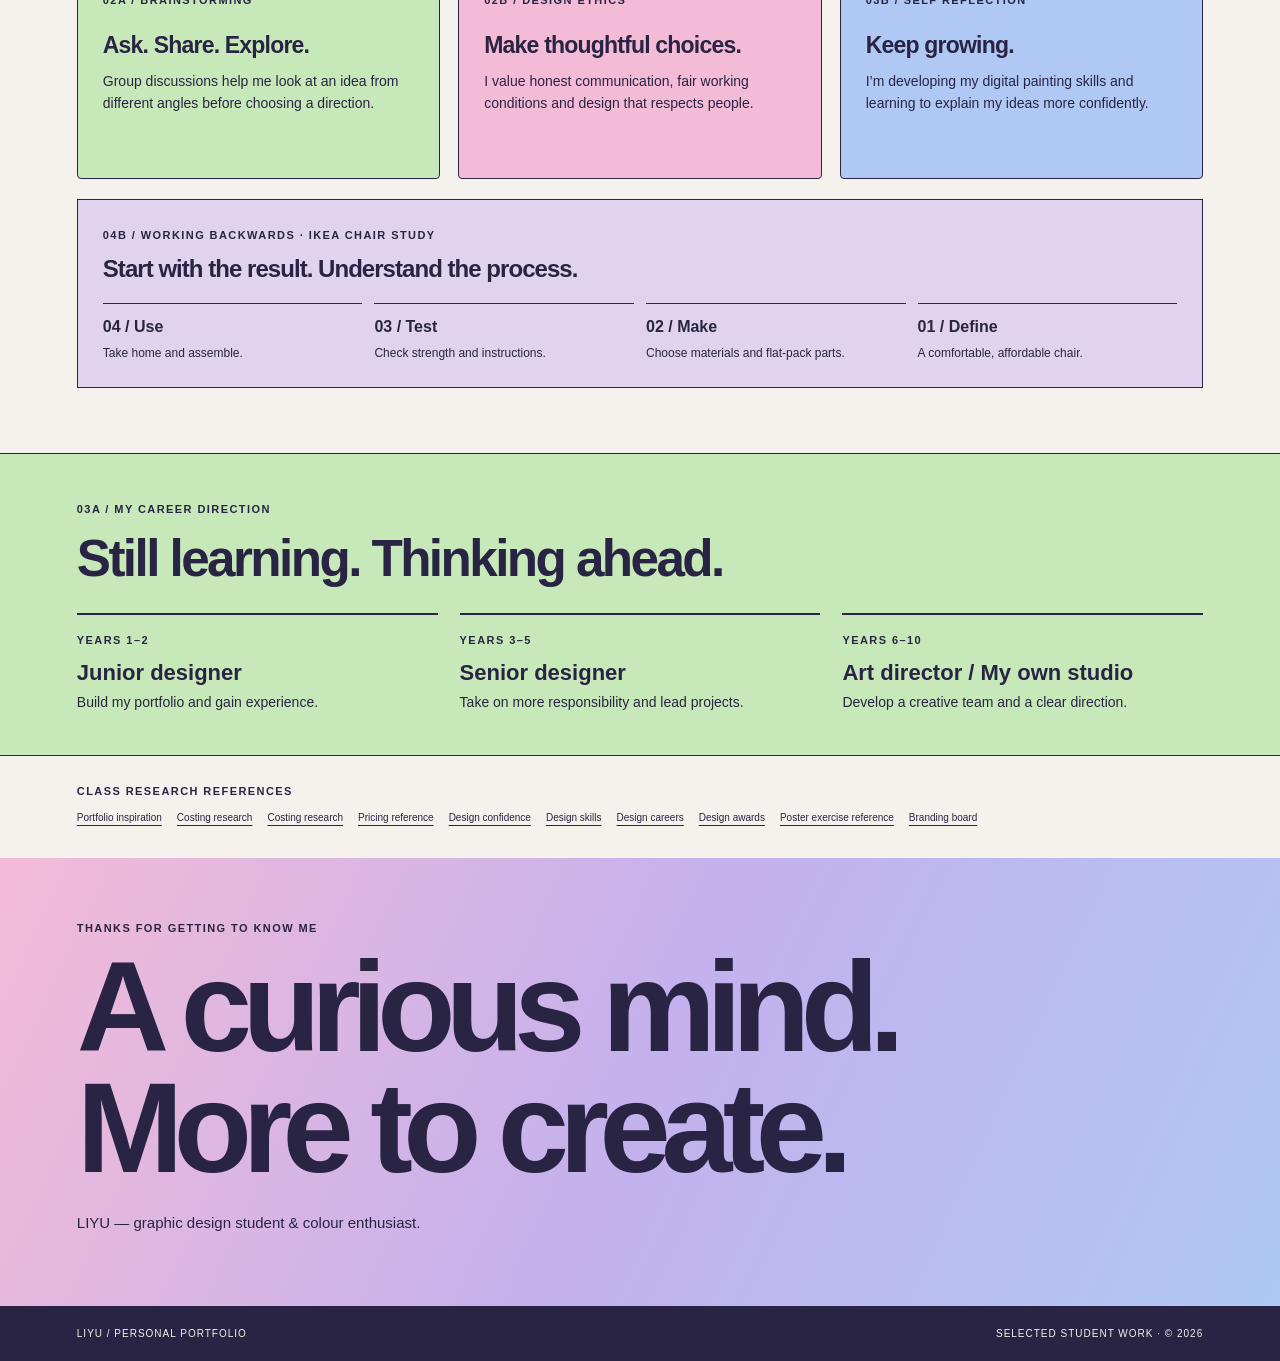
==== commit fb77a970: "Update LIYU portfolio with colourful layout and concise project summaries" ====
--- a/index.html
+++ b/index.html
@@ -1 +1,15 @@
-<!doctype html><html lang="en"><head><meta charset="utf-8"><meta name="viewport" content="width=device-width,initial-scale=1"><title>LIYU | Coursework Portfolio</title><style>*{box-sizing:border-box}html{scroll-behavior:smooth}body{margin:0;background:#f8f8f6;color:#171717;font:16px/1.55 Arial,Helvetica,sans-serif}header{padding:65px max(24px,calc((100vw - 920px)/2));background:#e8f64e;border-bottom:2px solid #171717}header small{font-weight:700;letter-spacing:2px}h1{font-size:clamp(64px,14vw,135px);line-height:.9;letter-spacing:-8px;margin:25px 0}header p{max-width:600px;font-size:19px}nav{display:flex;gap:10px;flex-wrap:wrap;margin-top:25px}nav a{padding:8px 15px;background:#fff;border:1px solid #111;text-decoration:none;color:#111;font-weight:bold}main{max-width:920px;margin:auto;padding:0 18px 80px}.topic{border-bottom:2px solid #222;margin:80px 0 26px;padding-bottom:10px}.topic span,.workhead span{font-size:12px;letter-spacing:2px;font-weight:bold;color:#555}.topic h2{font-size:48px;margin:4px 0;line-height:1.1}article{margin-bottom:45px;background:white;border:1px solid #ddd;padding:20px}.workhead h3{font-size:24px;margin:4px 0 20px}article img{display:block;width:100%;height:auto;margin:12px auto;border:1px solid #eee}.references{padding:15px 0;overflow-wrap:anywhere}.references strong{display:block;margin-bottom:8px}.references a{display:block;color:#3c39a1;margin:5px 0}footer{padding:30px;text-align:center;border-top:1px solid #aaa} @media(max-width:600px){h1{letter-spacing:-4px}header{padding:50px 20px}.topic h2{font-size:38px}article{padding:10px}}</style></head><body><header><small>GRAPHIC DESIGN / STUDENT PORTFOLIO</small><h1>LIYU.</h1><p>A collection of my design coursework, creative ideas, sketches, research and development process, arranged by topic and exercise.</p><nav><a href="#topic1">Topic 1</a><a href="#topic2">Topic 2</a><a href="#topic3">Topic 3</a><a href="#topic4">Topic 4</a><a href="#topic5">Topic 5</a></nav></header><main><div class="topic" id="topic1"><span>COURSEWORK</span><h2>Topic 1</h2></div><article id="work1"><div class="workhead"><span>Topic 1 / 01</span><h3>Exercise 01A — Communication</h3></div><img loading="lazy" src="images/work-01-01.jpg" alt="Exercise 01A — Communication page 1"><img loading="lazy" src="images/work-01-02.jpg" alt="Exercise 01A — Communication page 2"><img loading="lazy" src="images/work-01-03.jpg" alt="Exercise 01A — Communication page 3"><img loading="lazy" src="images/work-01-04.jpg" alt="Exercise 01A — Communication page 4"><div class="references"><strong>Reference links</strong><a href="https://muroagency.com/work/nasedkin-portfolio" target="_blank" rel="noopener">https://muroagency.com/work/nasedkin-portfolio</a></div></article><article id="work2"><div class="workhead"><span>Topic 1 / 02</span><h3>Exercise 01B — Costing</h3></div><img loading="lazy" src="images/work-02-01.jpg" alt="Exercise 01B — Costing page 1"><img loading="lazy" src="images/work-02-02.jpg" alt="Exercise 01B — Costing page 2"><div class="references"><strong>Reference links</strong><a href="https://marketingagency.sg/graphic-design-cost-singapore/" target="_blank" rel="noopener">https://marketingagency.sg/graphic-design-cost-singapore/</a><a href="https://racercreativestudio.com/blog/how-much-graphic-designer-cost-singapore" target="_blank" rel="noopener">https://racercreativestudio.com/blog/how-much-graphic-designer-cost-singapore</a><a href="https://www.drorstudio.com/rates" target="_blank" rel="noopener">https://www.drorstudio.com/rates</a></div></article><div class="topic" id="topic2"><span>COURSEWORK</span><h2>Topic 2</h2></div><article id="work3"><div class="workhead"><span>Topic 2 / 03</span><h3>Exercise 02A — Group Brainstorming</h3></div><img loading="lazy" src="images/work-03-01.jpg" alt="Exercise 02A — Group Brainstorming page 1"><img loading="lazy" src="images/work-03-02.jpg" alt="Exercise 02A — Group Brainstorming page 2"><img loading="lazy" src="images/work-03-03.jpg" alt="Exercise 02A — Group Brainstorming page 3"><div class="references"><strong>Reference links</strong><a href="http://idsgn.org/posts/steve-jobs-and-paul-rand-the-impact-of-confidence/" target="_blank" rel="noopener">http://idsgn.org/posts/steve-jobs-and-paul-rand-the-impact-of-confidence/</a><a href="http://www.core77.com/blog/columns/is_it_time_to_rethink_the_t-" target="_blank" rel="noopener">http://www.core77.com/blog/columns/is_it_time_to_rethink_the_t-</a><a href="http://www.core77.com/blog/columns/is_it_time_to_rethink_the_t-shaped_designer_17426.asp" target="_blank" rel="noopener">http://www.core77.com/blog/columns/is_it_time_to_rethink_the_t-shaped_designer_17426.asp</a></div></article><article id="work4"><div class="workhead"><span>Topic 2 / 04</span><h3>Exercise 02B — Design Ethics</h3></div><img loading="lazy" src="images/work-04-01.jpg" alt="Exercise 02B — Design Ethics page 1"></article><div class="topic" id="topic3"><span>COURSEWORK</span><h2>Topic 3</h2></div><article id="work5"><div class="workhead"><span>Topic 3 / 05</span><h3>Exercise 03A — Career Timeline</h3></div><img loading="lazy" src="images/work-05-01.jpg" alt="Exercise 03A — Career Timeline page 1"><img loading="lazy" src="images/work-05-02.jpg" alt="Exercise 03A — Career Timeline page 2"><div class="references"><strong>Reference links</strong><a href="https://designsingapore.org/initiatives/skills-framework-for-design/" target="_blank" rel="noopener">https://designsingapore.org/initiatives/skills-framework-for-design/</a><a href="https://discover.nyc.gov.sg/toolkit/careers/graphic-designer" target="_blank" rel="noopener">https://discover.nyc.gov.sg/toolkit/careers/graphic-designer</a><a href="https://www.dandad.org/awards/d-ad-awards" target="_blank" rel="noopener">https://www.dandad.org/awards/d-ad-awards</a></div></article><article id="work6"><div class="workhead"><span>Topic 3 / 06</span><h3>Exercise 03B — Self Reflection</h3></div><img loading="lazy" src="images/work-06-01.jpg" alt="Exercise 03B — Self Reflection page 1"></article><div class="topic" id="topic4"><span>COURSEWORK</span><h2>Topic 4</h2></div><article id="work7"><div class="workhead"><span>Topic 4 / 07</span><h3>Exercise 04A — Design Constraints</h3></div><img loading="lazy" src="images/work-07-01.jpg" alt="Exercise 04A — Design Constraints page 1"><img loading="lazy" src="images/work-07-02.jpg" alt="Exercise 04A — Design Constraints page 2"><img loading="lazy" src="images/work-07-03.jpg" alt="Exercise 04A — Design Constraints page 3"><img loading="lazy" src="images/work-07-04.jpg" alt="Exercise 04A — Design Constraints page 4"><div class="references"><strong>Reference links</strong><a href="https://khsj.cn/8y10f46abv2wzrd" target="_blank" rel="noopener">https://khsj.cn/8y10f46abv2wzrd</a></div></article><article id="work8"><div class="workhead"><span>Topic 4 / 08</span><h3>Exercise 04B — IKEA Chair</h3></div><img loading="lazy" src="images/work-08-01.jpg" alt="Exercise 04B — IKEA Chair page 1"></article><div class="topic" id="topic5"><span>COURSEWORK</span><h2>Topic 5</h2></div><article id="work9"><div class="workhead"><span>Topic 5 / 09</span><h3>Exercise 05 — Personal Branding</h3></div><img loading="lazy" src="images/work-09-01.jpg" alt="Exercise 05 — Personal Branding page 1"><img loading="lazy" src="images/work-09-02.jpg" alt="Exercise 05 — Personal Branding page 2"><img loading="lazy" src="images/work-09-03.jpg" alt="Exercise 05 — Personal Branding page 3"><div class="references"><strong>Reference links</strong><a href="https://canva.link/nlbry64p6wbvw9e" target="_blank" rel="noopener">https://canva.link/nlbry64p6wbvw9e</a></div></article></main><footer>LIYU — Graphic Design Coursework Portfolio</footer></body></html>+<!DOCTYPE html><html lang="en"><head><meta charset="utf-8"><meta name="viewport" content="width=device-width,initial-scale=1"><title>LIYU — Graphic Design Portfolio</title><meta name="description" content="Meet Li Yu, a graphic design student exploring playful identities, posters and bold visual ideas."><meta name="theme-color" content="#b8b8f5"><style>
+:root{--ink:#292443;--blue:#afc8f4;--purple:#c4b1ed;--pink:#f4bbd7;--green:#c7e9ba;--paper:#f5f1ed}*{box-sizing:border-box}body{margin:0;background:var(--paper);color:var(--ink);font-family:Arial,Helvetica,sans-serif}img{display:block;width:100%;height:auto}a{color:inherit;text-underline-offset:4px}::selection{background:var(--green)}.mast{display:flex;justify-content:space-between;gap:20px;padding:22px 5%;font-size:12px;letter-spacing:.12em;font-weight:700;border-bottom:1px solid var(--ink);background:var(--blue)}.hero{background:linear-gradient(120deg,var(--blue),var(--purple) 62%,var(--pink));padding:65px 6% 48px;position:relative;overflow:hidden}.eyebrow{font-size:11px;letter-spacing:.13em;font-weight:700;text-transform:uppercase}.hero h1{font-size:clamp(110px,23vw,330px);letter-spacing:-.09em;line-height:.85;margin:35px 0;position:relative;z-index:1}.hero h1 i{color:var(--paper);font-style:normal}.star{position:absolute;right:8%;top:30px;font-size:180px;color:var(--green);line-height:1;transform:rotate(15deg)}.hero-bottom{display:flex;justify-content:space-between;gap:30px;align-items:end}.hero h2{font-size:clamp(26px,3.6vw,49px);line-height:1.05;letter-spacing:-.05em;margin:0}.hero p{font-size:15px;line-height:1.6;max-width:310px;margin:0}.ribbon{display:flex;gap:18px;justify-content:space-around;background:var(--green);padding:16px 5%;border-block:1px solid var(--ink);font-size:12px;font-weight:bold;letter-spacing:.1em}.wrap{max-width:1500px;margin:auto;padding:0 6%}.about{display:grid;grid-template-columns:1.1fr 1fr;gap:7%;padding-block:65px}.about h2,.sectiontitle h2{font-size:clamp(35px,5vw,70px);line-height:1.03;letter-spacing:-.06em;margin:15px 0 20px}.about p{max-width:440px;line-height:1.6;font-size:17px}.traits{display:flex;flex-wrap:wrap;gap:8px}.traits span{padding:10px 15px;border:1px solid var(--ink);border-radius:100px;font-size:12px;background:var(--pink)}.traits span:nth-child(2){background:var(--green)}.traits span:nth-child(3){background:var(--blue)}.about-art{background:var(--purple);border-radius:50% 50% 3px 3px;display:flex;align-items:center;justify-content:center;position:relative;min-height:280px}.about-art img{width:52%;mix-blend-mode:multiply}.about-art .note{position:absolute;right:0;bottom:20px;background:var(--green);padding:14px 18px;transform:rotate(-6deg);font-size:13px;font-weight:bold}.sectiontitle{display:flex;justify-content:space-between;gap:25px;align-items:end;border-top:1px solid var(--ink);padding-top:25px;margin-bottom:30px}.sectiontitle h2{margin:0}.sectiontitle p{font-size:12px;max-width:180px;line-height:1.5}.feature{background:var(--blue);padding:30px;border:1px solid var(--ink);border-radius:5px;display:grid;grid-template-columns:1.45fr 1fr;gap:35px;align-items:center}.feature .image{background:#e5dff2;padding:18px;transform:rotate(-1deg);box-shadow:5px 6px 0 #292443}.feature h3{font-size:clamp(30px,4vw,54px);letter-spacing:-.055em;line-height:1.03;margin:16px 0}.feature p{font-size:16px;line-height:1.55;max-width:320px}.mini-label{font-size:11px;letter-spacing:.1em;font-weight:bold}.swatches{display:flex;gap:7px;margin-top:25px}.swatches i{width:33px;height:33px;border:1px solid var(--ink);border-radius:50%;background:var(--blue)}.swatches i:nth-child(2){background:var(--purple)}.swatches i:nth-child(3){background:var(--pink)}.swatches i:nth-child(4){background:var(--green)}.pair{display:grid;grid-template-columns:1fr 1fr;gap:25px;margin:25px 0 65px}.project{border:1px solid var(--ink);border-radius:5px;overflow:hidden;background:var(--pink)}.project:nth-child(2){background:var(--green)}.project .image{padding:28px 20%;height:520px;display:flex;align-items:center;justify-content:center;background:#e7ddf4}.project:nth-child(2) .image{background:#dceacb;padding-inline:14%}.project img{max-height:100%;width:auto;max-width:100%;box-shadow:6px 8px 0 #29244325}.project .copy{padding:25px}.project h3{font-size:30px;letter-spacing:-.045em;margin:12px 0}.project p{line-height:1.5;font-size:15px;max-width:400px}.process{background:var(--purple);border-block:1px solid var(--ink);padding-block:55px}.process-grid{display:grid;grid-template-columns:1fr 1fr;gap:35px;align-items:center}.process-grid img{border:10px solid var(--paper);transform:rotate(-2deg)}.process h3{font-size:35px;letter-spacing:-.04em;margin:15px 0}.process p{line-height:1.6;max-width:380px}.steps{display:flex;flex-wrap:wrap;gap:8px;margin-top:25px}.steps span{border:1px solid var(--ink);border-radius:50%;width:95px;height:95px;display:grid;place-items:center;text-align:center;font-size:12px;background:var(--green)}.steps span:nth-child(2){background:var(--pink)}.steps span:nth-child(3){background:var(--blue)}.notebook{padding-block:65px}.notes{display:grid;grid-template-columns:repeat(3,1fr);gap:18px}.note-card{padding:25px;background:var(--green);min-height:215px;border:1px solid var(--ink);border-radius:4px}.note-card:nth-child(2){background:var(--pink)}.note-card:nth-child(3){background:var(--blue)}.note-card h3{font-size:23px;letter-spacing:-.035em;margin:24px 0 12px}.note-card p{font-size:14px;line-height:1.55;margin:0}.chair{margin-top:20px;background:#dfd3ef;padding:25px;border:1px solid var(--ink)}.chair h3{font-size:24px;letter-spacing:-.04em;margin:12px 0 20px}.chair-flow{display:grid;grid-template-columns:repeat(4,1fr);gap:12px}.chair-flow div{border-top:1px solid var(--ink);padding-top:14px}.chair-flow b{display:block;font-size:16px;margin-bottom:8px}.chair-flow p{font-size:12px;line-height:1.5;margin:0}.future{background:var(--green);padding:45px 6%;border-block:1px solid var(--ink)}.future-inner{max-width:1320px;margin:auto}.future h2{font-size:clamp(32px,4vw,55px);letter-spacing:-.05em;margin:12px 0 25px}.timeline{display:grid;grid-template-columns:repeat(3,1fr);gap:22px}.timeline div{border-top:2px solid var(--ink);padding-top:15px}.timeline h3{font-size:22px;margin:12px 0 8px}.timeline p{font-size:14px;margin:0}.sources{padding-block:25px;font-size:10px;line-height:1.9}.sources p{margin:6px 0}.sources a{margin-right:15px}.closing{background:linear-gradient(115deg,var(--pink),var(--purple),var(--blue));padding:60px 6%}.closing h2{font-size:clamp(56px,10vw,150px);letter-spacing:-.075em;line-height:.95;margin:10px 0 25px}.closing p{font-size:15px}.footer{display:flex;justify-content:space-between;gap:15px;padding:22px 6%;background:var(--ink);color:var(--paper);font-size:10px;letter-spacing:.1em}@media(min-width:1500px){.hero{padding-inline:max(6%,calc((100vw - 1320px)/2))}}@media(max-width:700px){.mast{font-size:9px}.hero{padding-top:45px}.hero h1{margin-block:55px 30px}.star{font-size:110px;right:6%;top:20px}.hero-bottom{display:block}.hero p{margin-top:22px}.ribbon{font-size:9px;gap:8px}.about,.feature,.process-grid{grid-template-columns:1fr}.about{gap:30px;padding-block:40px}.about-art{min-height:260px}.about-art img{width:40%}.feature{padding:20px;gap:24px}.pair{grid-template-columns:1fr;gap:20px;margin-bottom:45px}.project .image{height:430px}.sectiontitle{align-items:start}.sectiontitle p{max-width:115px;font-size:10px}.notes{grid-template-columns:1fr}.note-card{min-height:0}.note-card h3{margin-top:14px}.chair-flow{grid-template-columns:1fr 1fr;gap:25px 15px}.timeline{grid-template-columns:1fr;gap:28px}.process{padding-block:40px}.process-grid{gap:35px}.notebook{padding-block:45px}.footer{font-size:9px}.closing{padding-block:45px}}@media(prefers-reduced-motion:reduce){*{scroll-behavior:auto}}
+</style></head><body>
+<div class="mast"><span>LIYU / GRAPHIC DESIGN</span><span>STUDENT PORTFOLIO · 2026</span></div>
+<header class="hero"><span class="eyebrow">Hello, I'm Li Yu</span><span class="star" aria-hidden="true">✳</span><h1>LI<i>Y</i>U.</h1><div class="hero-bottom"><h2>Playful ideas.<br>Colourful possibilities.</h2><p>A graphic design student exploring<br>logos, posters and visual identities.</p></div></header>
+<div class="ribbon"><span>CURIOUS MIND</span><span aria-hidden="true">✳</span><span>BOLD COLOUR</span><span aria-hidden="true">✳</span><span>PERSONAL TOUCH</span></div>
+<main><section class="wrap about"><div><span class="eyebrow">A little about me / 03B</span><h2>Friendly person.<br>Playful designer.</h2><p>I’m Li Yu. I enjoy drawing, watching films and turning ideas into simple, memorable visuals.</p><div class="traits"><span>Curious</span><span>Approachable</span><span>Always exploring</span></div></div><div class="about-art"><img alt="Hand-drawn blue and purple fish logo formed from L and Y" src="[data-uri]" loading="lazy"><span class="note">A little piece of me ↗</span></div></section>
+<section class="wrap"><div class="sectiontitle"><h2>Made by me<span style="color:#8061b5">.</span></h2><p>SELECTED STUDENT WORK<br>Identity / Print / Layout</p></div>
+<article class="feature"><div class="image"><img alt="LIYU personal identity: fish logo, colour palette and typography" src="[data-uri]" loading="lazy"></div><div><span class="mini-label">01 / PERSONAL BRANDING · EXERCISE 05</span><h3>My name.<br>My own identity.</h3><p>LIYU sounds like “carp” in Chinese. I shaped the letters L and Y into a fish, using soft blue and purple to echo the ocean.</p><div class="traits"><span>Hand-drawn logo</span><span>Visual identity</span></div><div class="swatches" aria-label="Blue, purple, pink and green palette"><i></i><i></i><i></i><i></i></div></div></article>
+<div class="pair"><article class="project"><div class="image"><img alt="The Pie Cafe poster with purple type and yellow geometric shapes" src="[data-uri]" loading="lazy"></div><div class="copy"><span class="mini-label">02 / POSTER · EXERCISE 04A</span><h3>A little colour. A big message.</h3><p>A café poster exploring simple shapes, contrasting colours and a clear headline within design constraints.</p></div></article><article class="project"><div class="image"><img alt="Design price list created for a classroom costing exercise" src="[data-uri]" loading="lazy"></div><div class="copy"><span class="mini-label">03 / EDITORIAL LAYOUT · EXERCISE 01B</span><h3>Making information feel clear.</h3><p>Bold type and an organised grid turn a design price list into an easy-to-read layout.</p><span class="mini-label">CLASSROOM COSTING EXERCISE</span></div></article></div></section>
+<section class="process"><div class="wrap process-grid"><div><img alt="My original hand-drawn portfolio homepage sketch" src="[data-uri]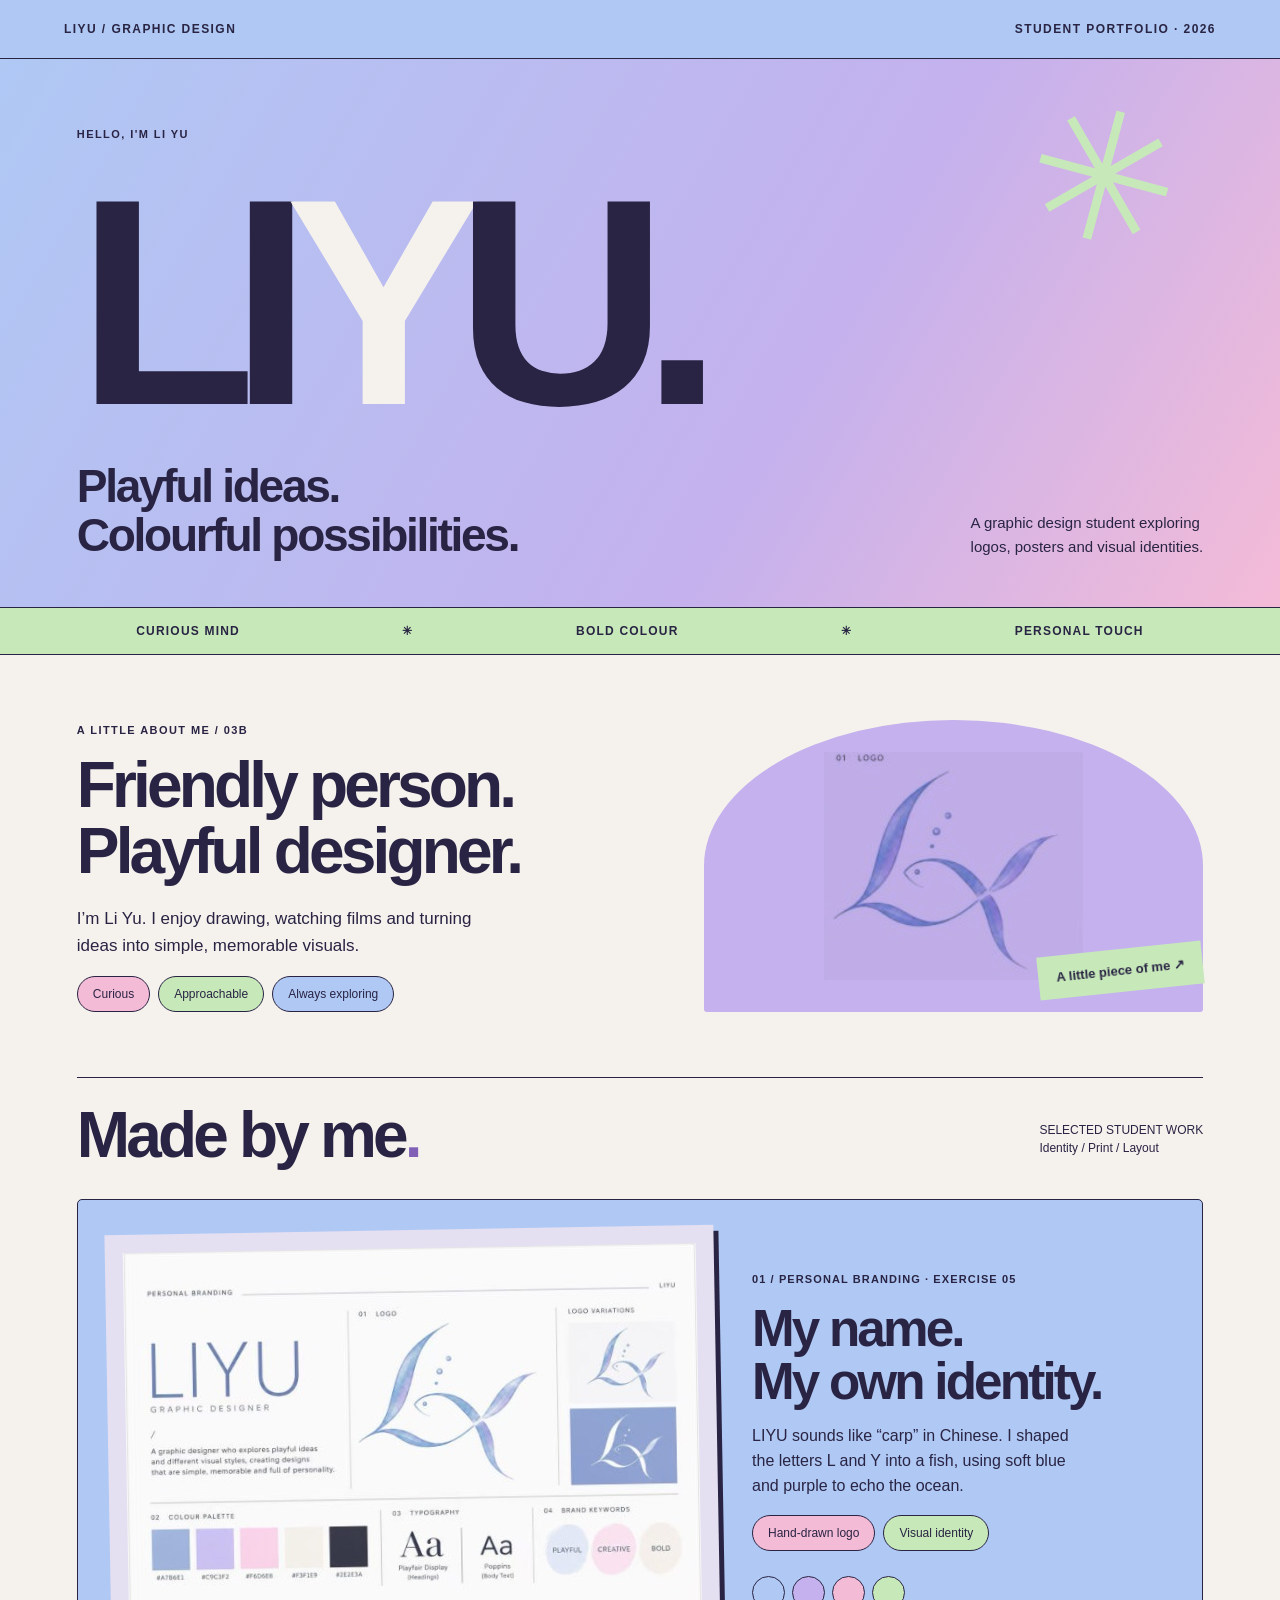
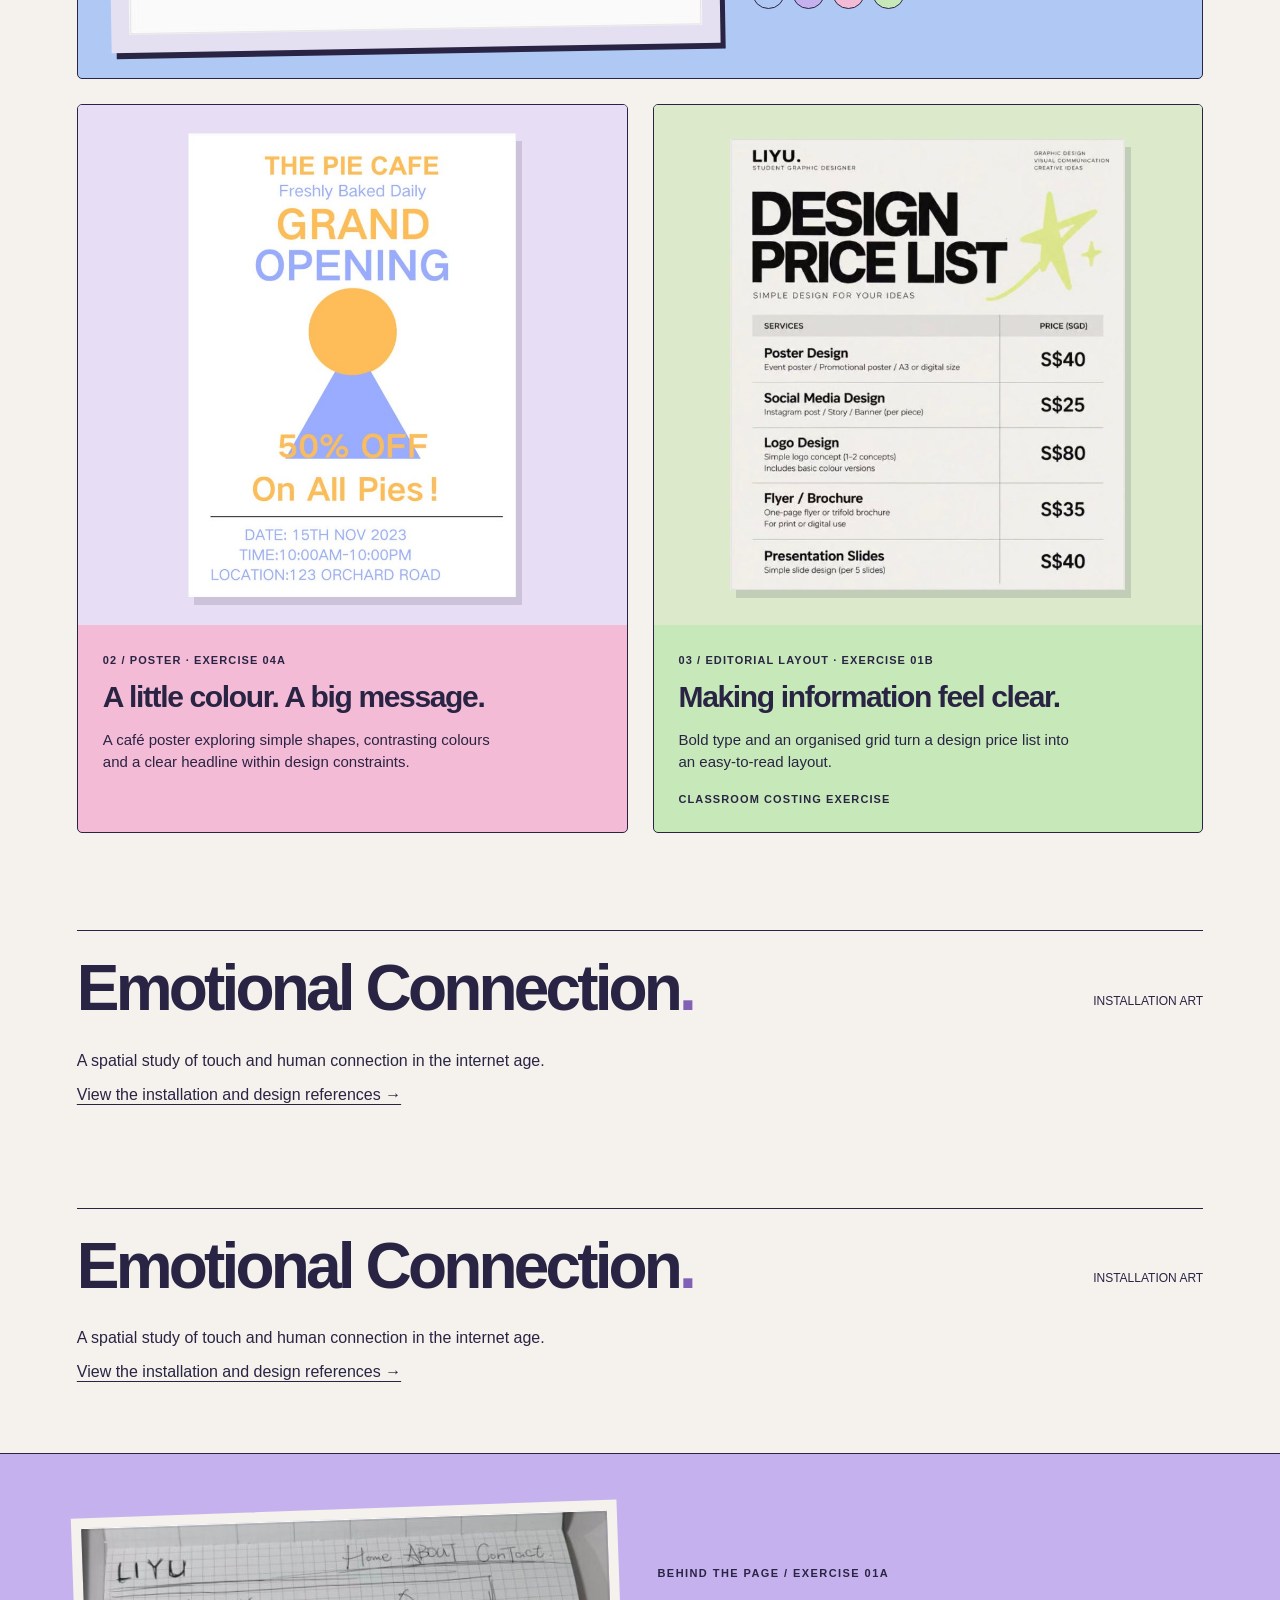
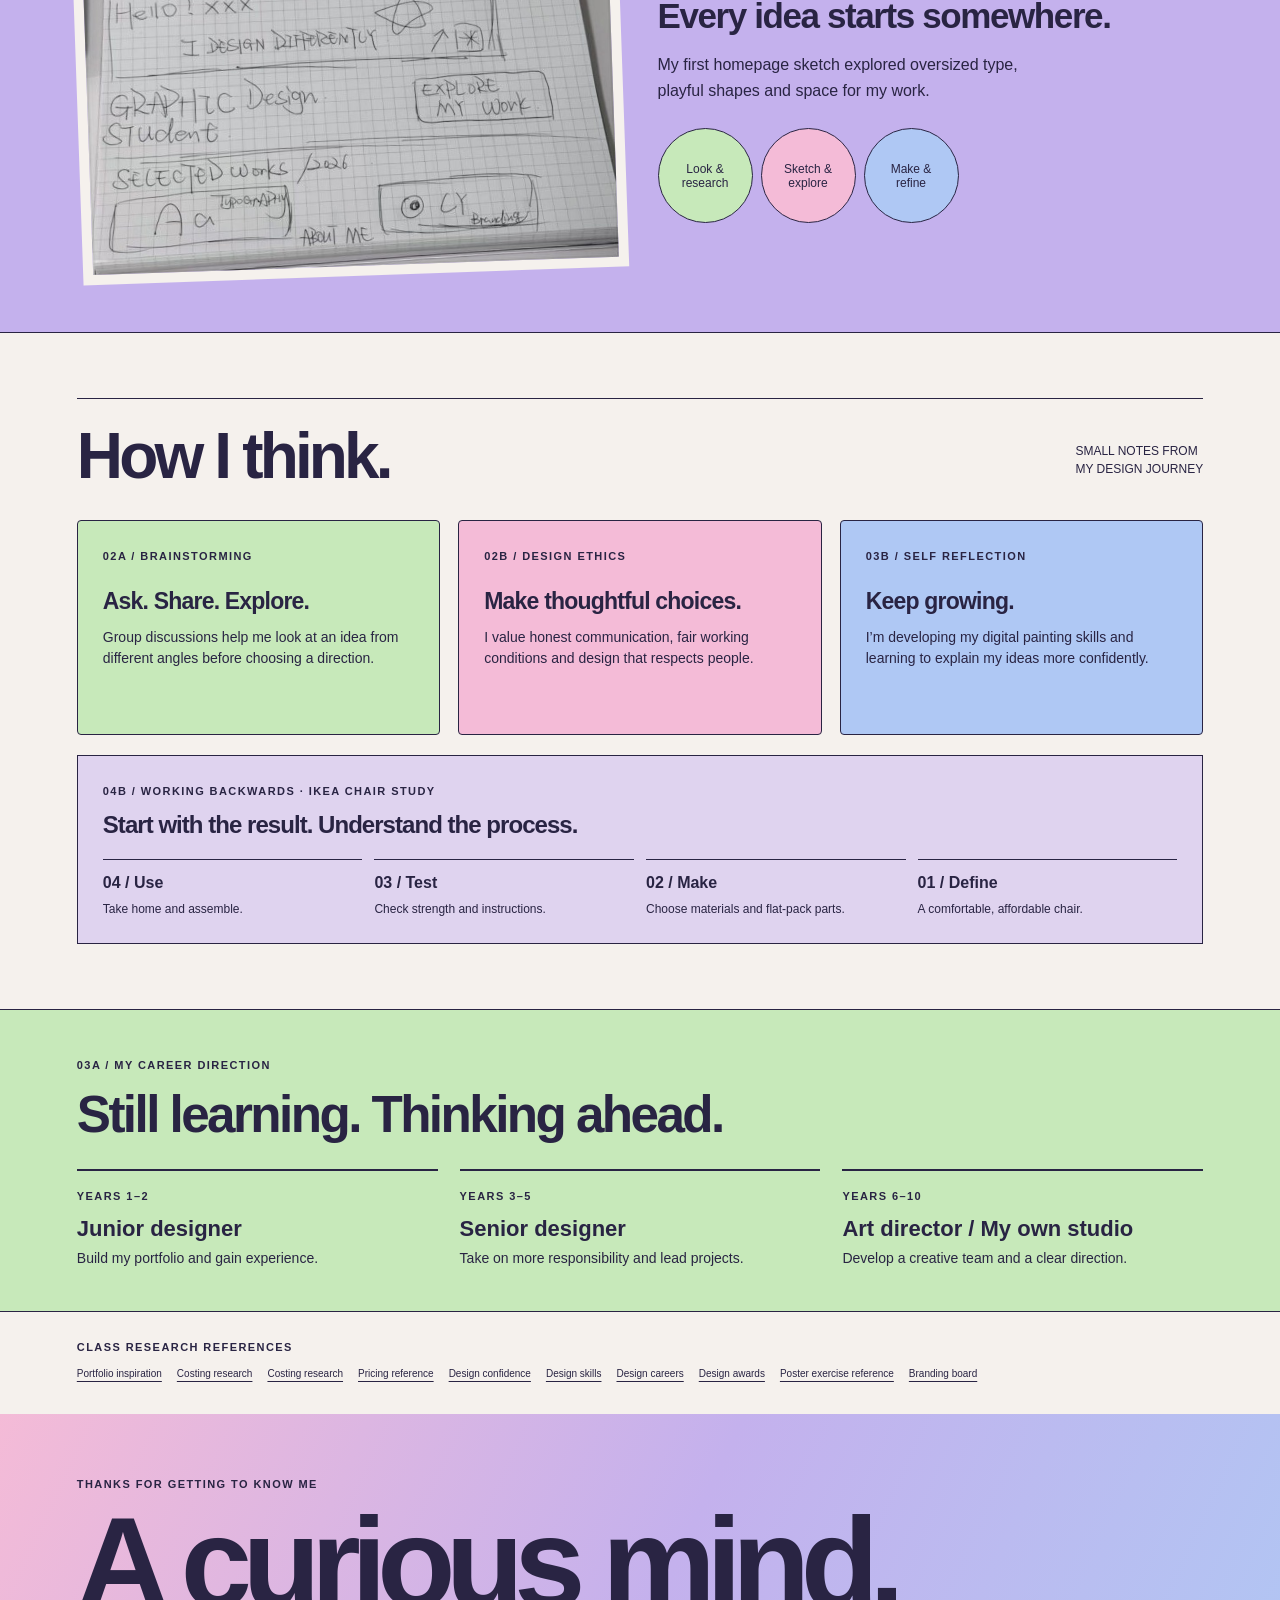
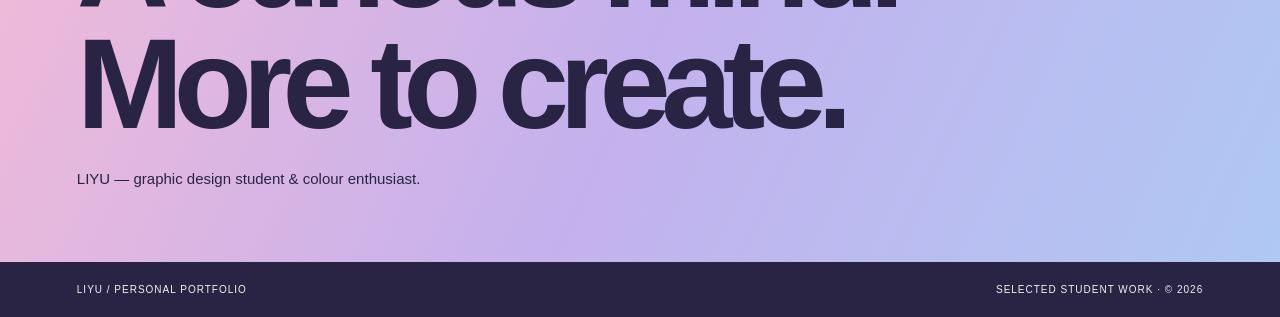
==== commit ca12cfb7: "Link installation project from LIYU portfolio" ====
--- a/index.html
+++ b/index.html
@@ -8,6 +8,22 @@
 <section class="wrap"><div class="sectiontitle"><h2>Made by me<span style="color:#8061b5">.</span></h2><p>SELECTED STUDENT WORK<br>Identity / Print / Layout</p></div>
 <article class="feature"><div class="image"><img alt="LIYU personal identity: fish logo, colour palette and typography" src="[data-uri]" loading="lazy"></div><div><span class="mini-label">01 / PERSONAL BRANDING · EXERCISE 05</span><h3>My name.<br>My own identity.</h3><p>LIYU sounds like “carp” in Chinese. I shaped the letters L and Y into a fish, using soft blue and purple to echo the ocean.</p><div class="traits"><span>Hand-drawn logo</span><span>Visual identity</span></div><div class="swatches" aria-label="Blue, purple, pink and green palette"><i></i><i></i><i></i><i></i></div></div></article>
 <div class="pair"><article class="project"><div class="image"><img alt="The Pie Cafe poster with purple type and yellow geometric shapes" src="[data-uri]" loading="lazy"></div><div class="copy"><span class="mini-label">02 / POSTER · EXERCISE 04A</span><h3>A little colour. A big message.</h3><p>A café poster exploring simple shapes, contrasting colours and a clear headline within design constraints.</p></div></article><article class="project"><div class="image"><img alt="Design price list created for a classroom costing exercise" src="[data-uri]" loading="lazy"></div><div class="copy"><span class="mini-label">03 / EDITORIAL LAYOUT · EXERCISE 01B</span><h3>Making information feel clear.</h3><p>Bold type and an organised grid turn a design price list into an easy-to-read layout.</p><span class="mini-label">CLASSROOM COSTING EXERCISE</span></div></article></div></section>
+<section class="wrap" aria-labelledby="installation-title" style="padding-block:2rem 3.5rem">
+<div class="sectiontitle">
+<h2 id="installation-title">Emotional Connection<span style="color:#8061b5">.</span></h2>
+<p>INSTALLATION ART</p>
+</div>
+<p>A spatial study of touch and human connection in the internet age.</p>
+<p><a href="./emotional-connection.html" style="color:inherit;text-underline-offset:4px">View the installation and design references →</a></p>
+</section>
+<section class="wrap" aria-labelledby="installation-title" style="padding-block:2rem 3.5rem">
+<div class="sectiontitle">
+<h2 id="installation-title">Emotional Connection<span style="color:#8061b5">.</span></h2>
+<p>INSTALLATION ART</p>
+</div>
+<p>A spatial study of touch and human connection in the internet age.</p>
+<p><a href="./emotional-connection.html" style="color:inherit;text-underline-offset:4px">View the installation and design references →</a></p>
+</section>
 <section class="process"><div class="wrap process-grid"><div><img alt="My original hand-drawn portfolio homepage sketch" src="[data-uri]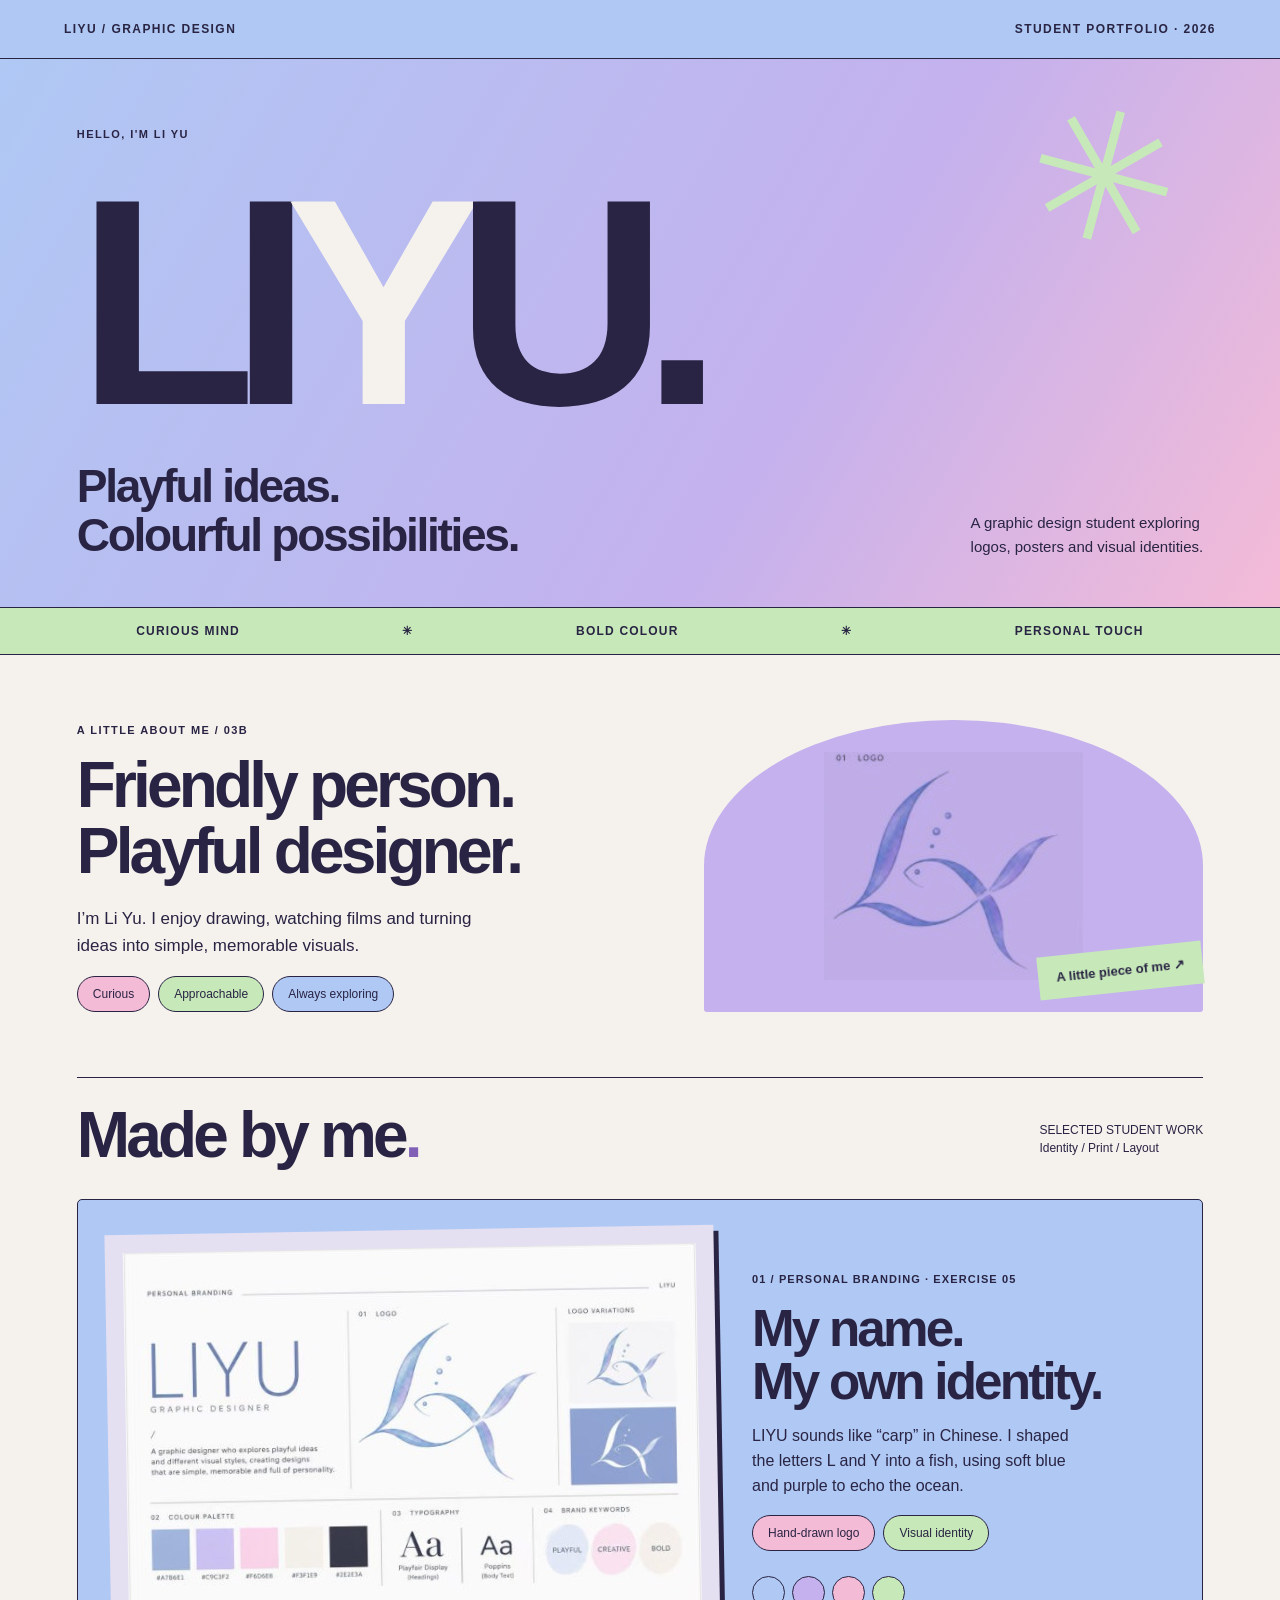
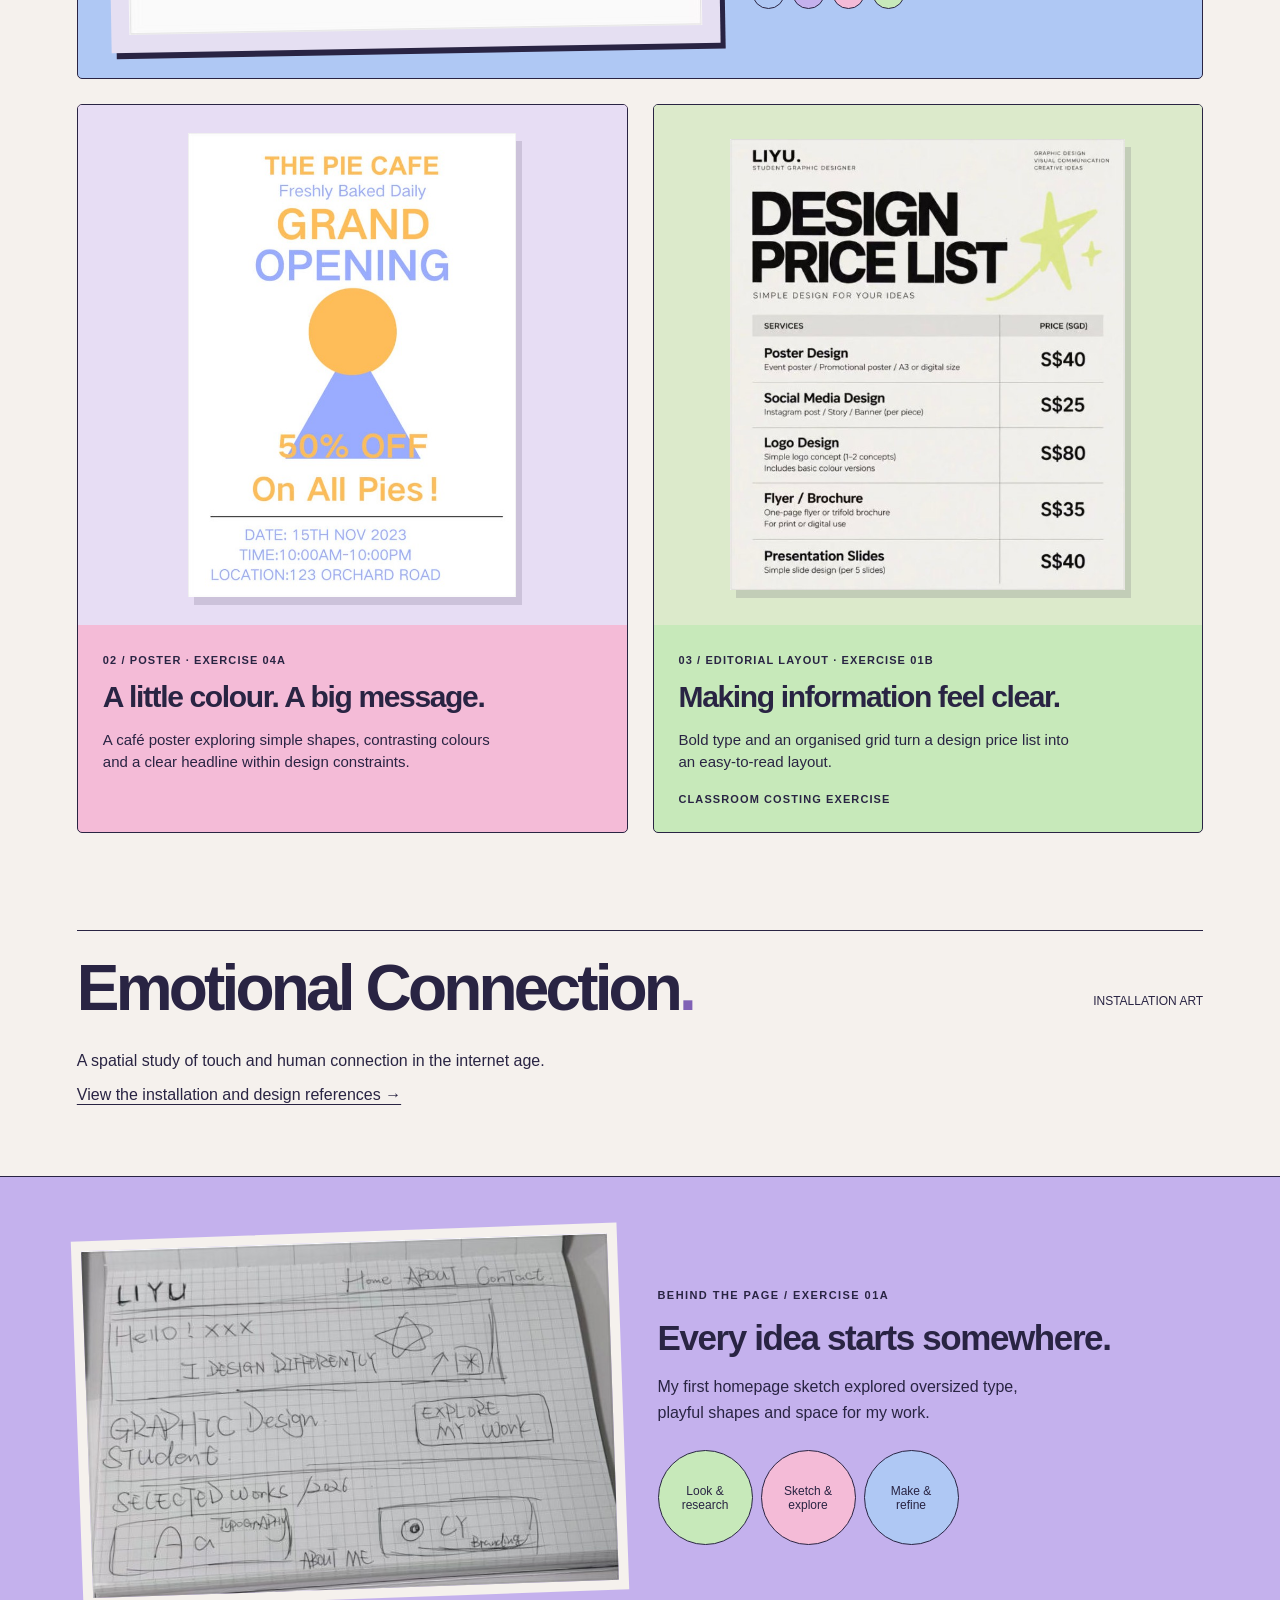
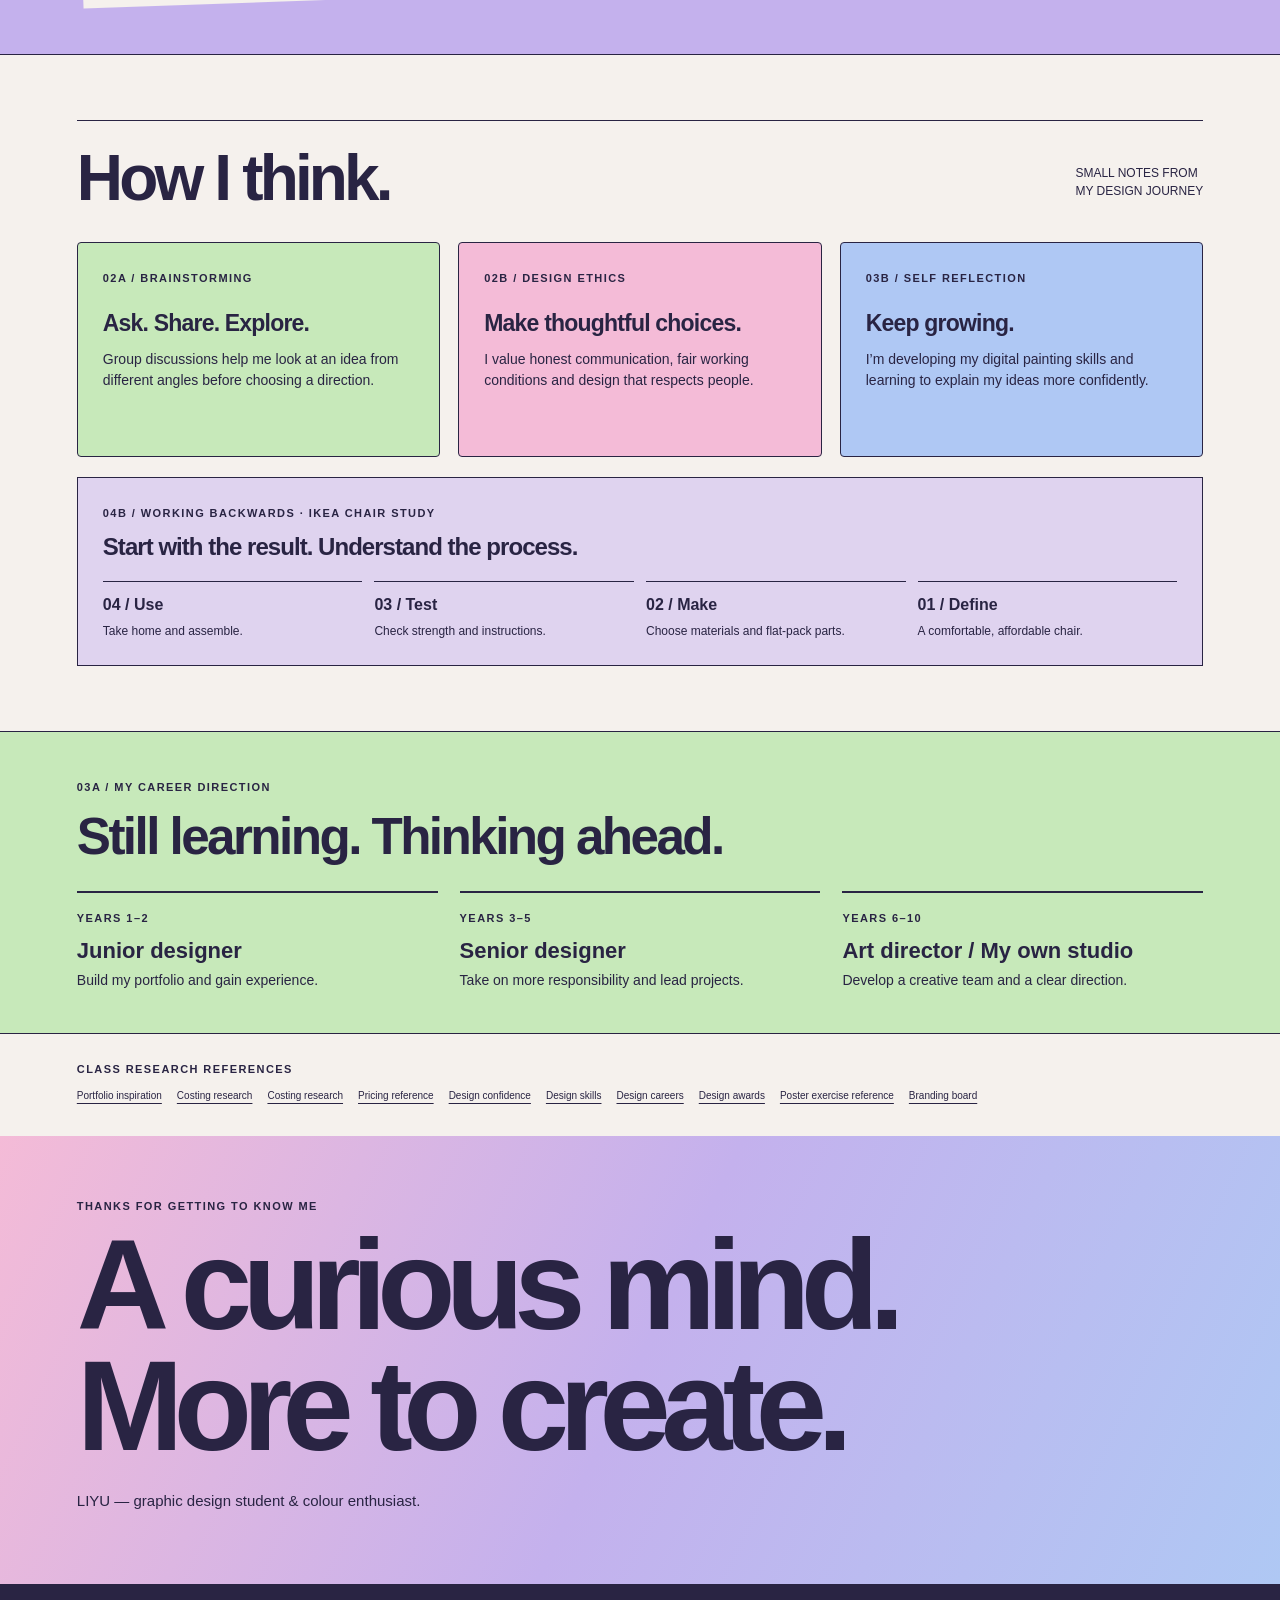
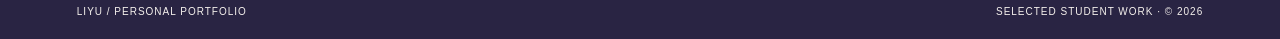
==== commit ac03b592: "Keep one installation entry on the homepage" ====
--- a/index.html
+++ b/index.html
@@ -16,14 +16,6 @@
 <p>A spatial study of touch and human connection in the internet age.</p>
 <p><a href="./emotional-connection.html" style="color:inherit;text-underline-offset:4px">View the installation and design references →</a></p>
 </section>
-<section class="wrap" aria-labelledby="installation-title" style="padding-block:2rem 3.5rem">
-<div class="sectiontitle">
-<h2 id="installation-title">Emotional Connection<span style="color:#8061b5">.</span></h2>
-<p>INSTALLATION ART</p>
-</div>
-<p>A spatial study of touch and human connection in the internet age.</p>
-<p><a href="./emotional-connection.html" style="color:inherit;text-underline-offset:4px">View the installation and design references →</a></p>
-</section>
 <section class="process"><div class="wrap process-grid"><div><img alt="My original hand-drawn portfolio homepage sketch" src="[data-uri]" loading="lazy"></div><div><span class="eyebrow">Behind the page / Exercise 01A</span><h3>Every idea starts somewhere.</h3><p>My first homepage sketch explored oversized type, playful shapes and space for my work.</p><div class="steps"><span>Look &amp;<br>research</span><span>Sketch &amp;<br>explore</span><span>Make &amp;<br>refine</span></div></div></div></section>
 <section class="wrap notebook"><div class="sectiontitle"><h2>How I think.</h2><p>SMALL NOTES FROM<br>MY DESIGN JOURNEY</p></div><div class="notes"><article class="note-card"><span class="eyebrow">02A / Brainstorming</span><h3>Ask. Share. Explore.</h3><p>Group discussions help me look at an idea from different angles before choosing a direction.</p></article><article class="note-card"><span class="eyebrow">02B / Design ethics</span><h3>Make thoughtful choices.</h3><p>I value honest communication, fair working conditions and design that respects people.</p></article><article class="note-card"><span class="eyebrow">03B / Self reflection</span><h3>Keep growing.</h3><p>I’m developing my digital painting skills and learning to explain my ideas more confidently.</p></article></div><article class="chair"><span class="eyebrow">04B / Working backwards · IKEA chair study</span><h3>Start with the result. Understand the process.</h3><div class="chair-flow"><div><b>04 / Use</b><p>Take home and assemble.</p></div><div><b>03 / Test</b><p>Check strength and instructions.</p></div><div><b>02 / Make</b><p>Choose materials and flat-pack parts.</p></div><div><b>01 / Define</b><p>A comfortable, affordable chair.</p></div></div></article></section>
 <section class="future"><div class="future-inner"><span class="eyebrow">03A / My career direction</span><h2>Still learning. Thinking ahead.</h2><div class="timeline"><div><span class="eyebrow">Years 1–2</span><h3>Junior designer</h3><p>Build my portfolio and gain experience.</p></div><div><span class="eyebrow">Years 3–5</span><h3>Senior designer</h3><p>Take on more responsibility and lead projects.</p></div><div><span class="eyebrow">Years 6–10</span><h3>Art director / My own studio</h3><p>Develop a creative team and a clear direction.</p></div></div></div></section>
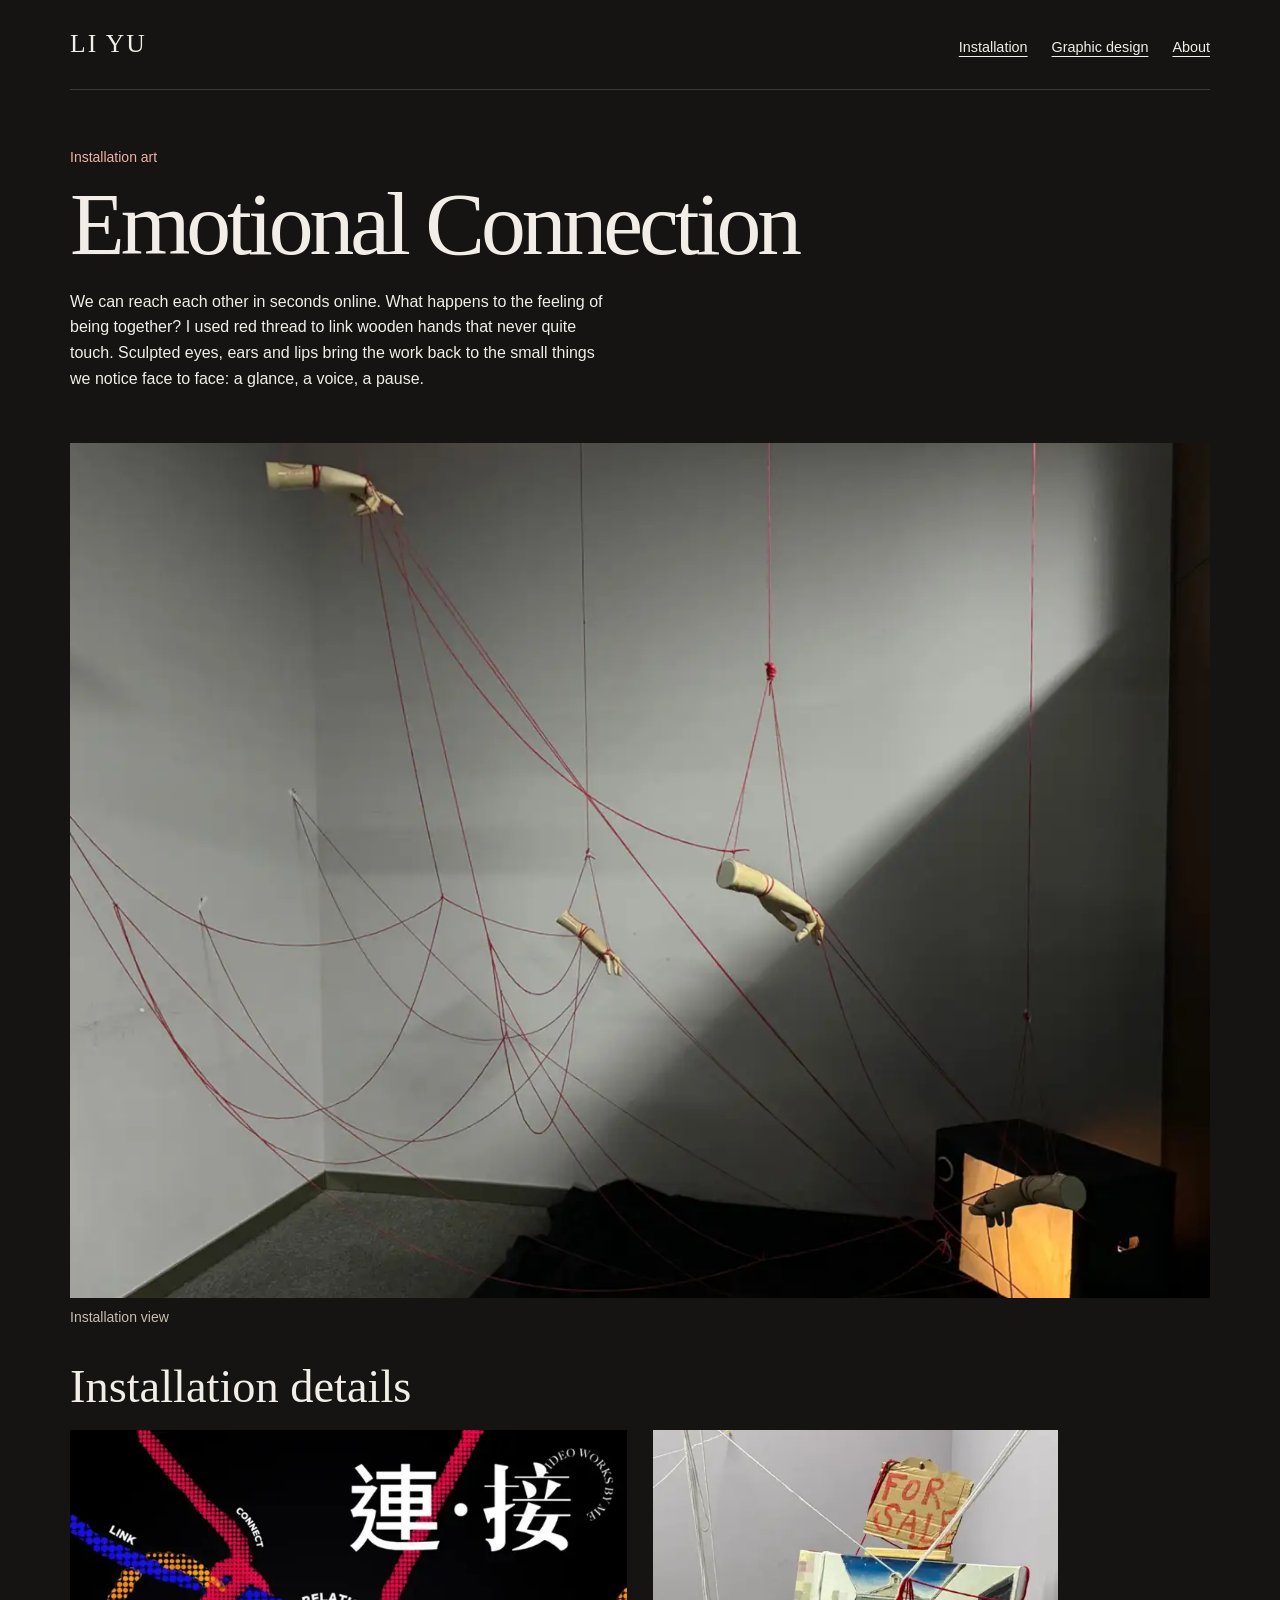
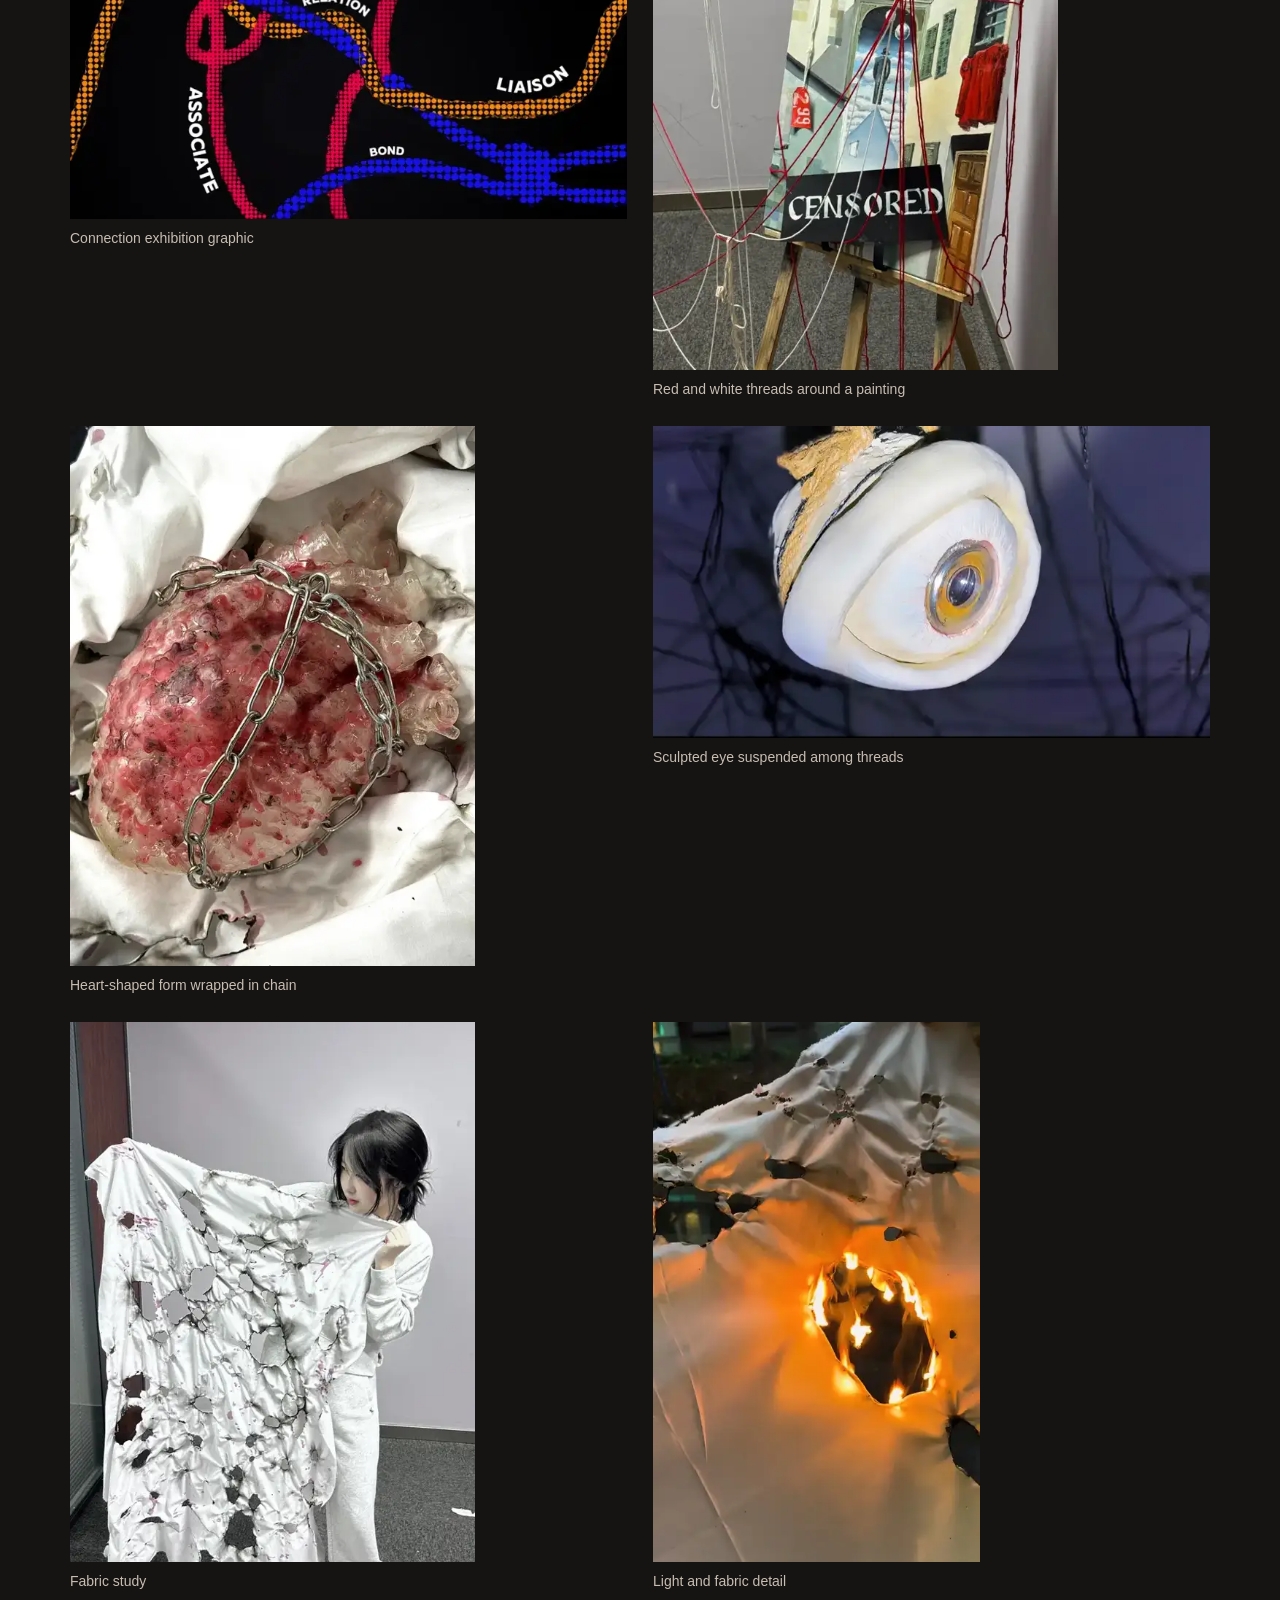
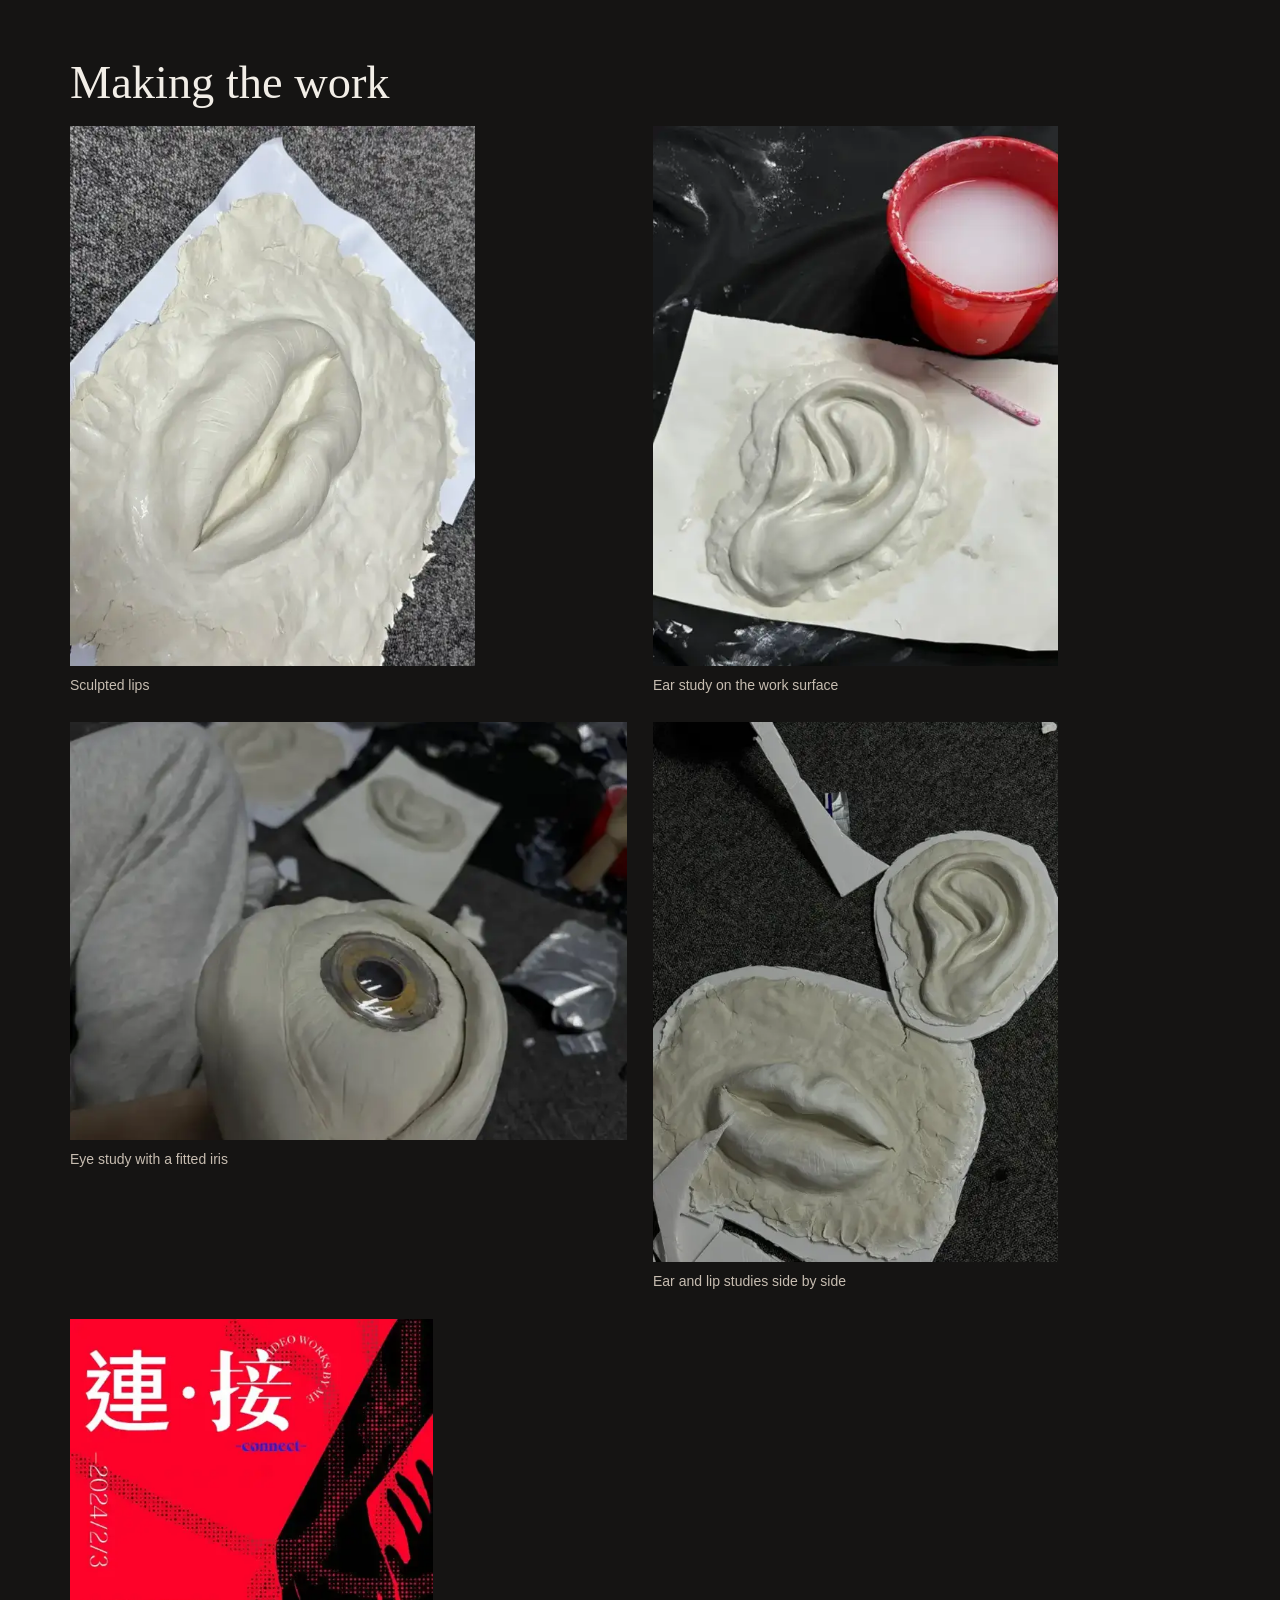
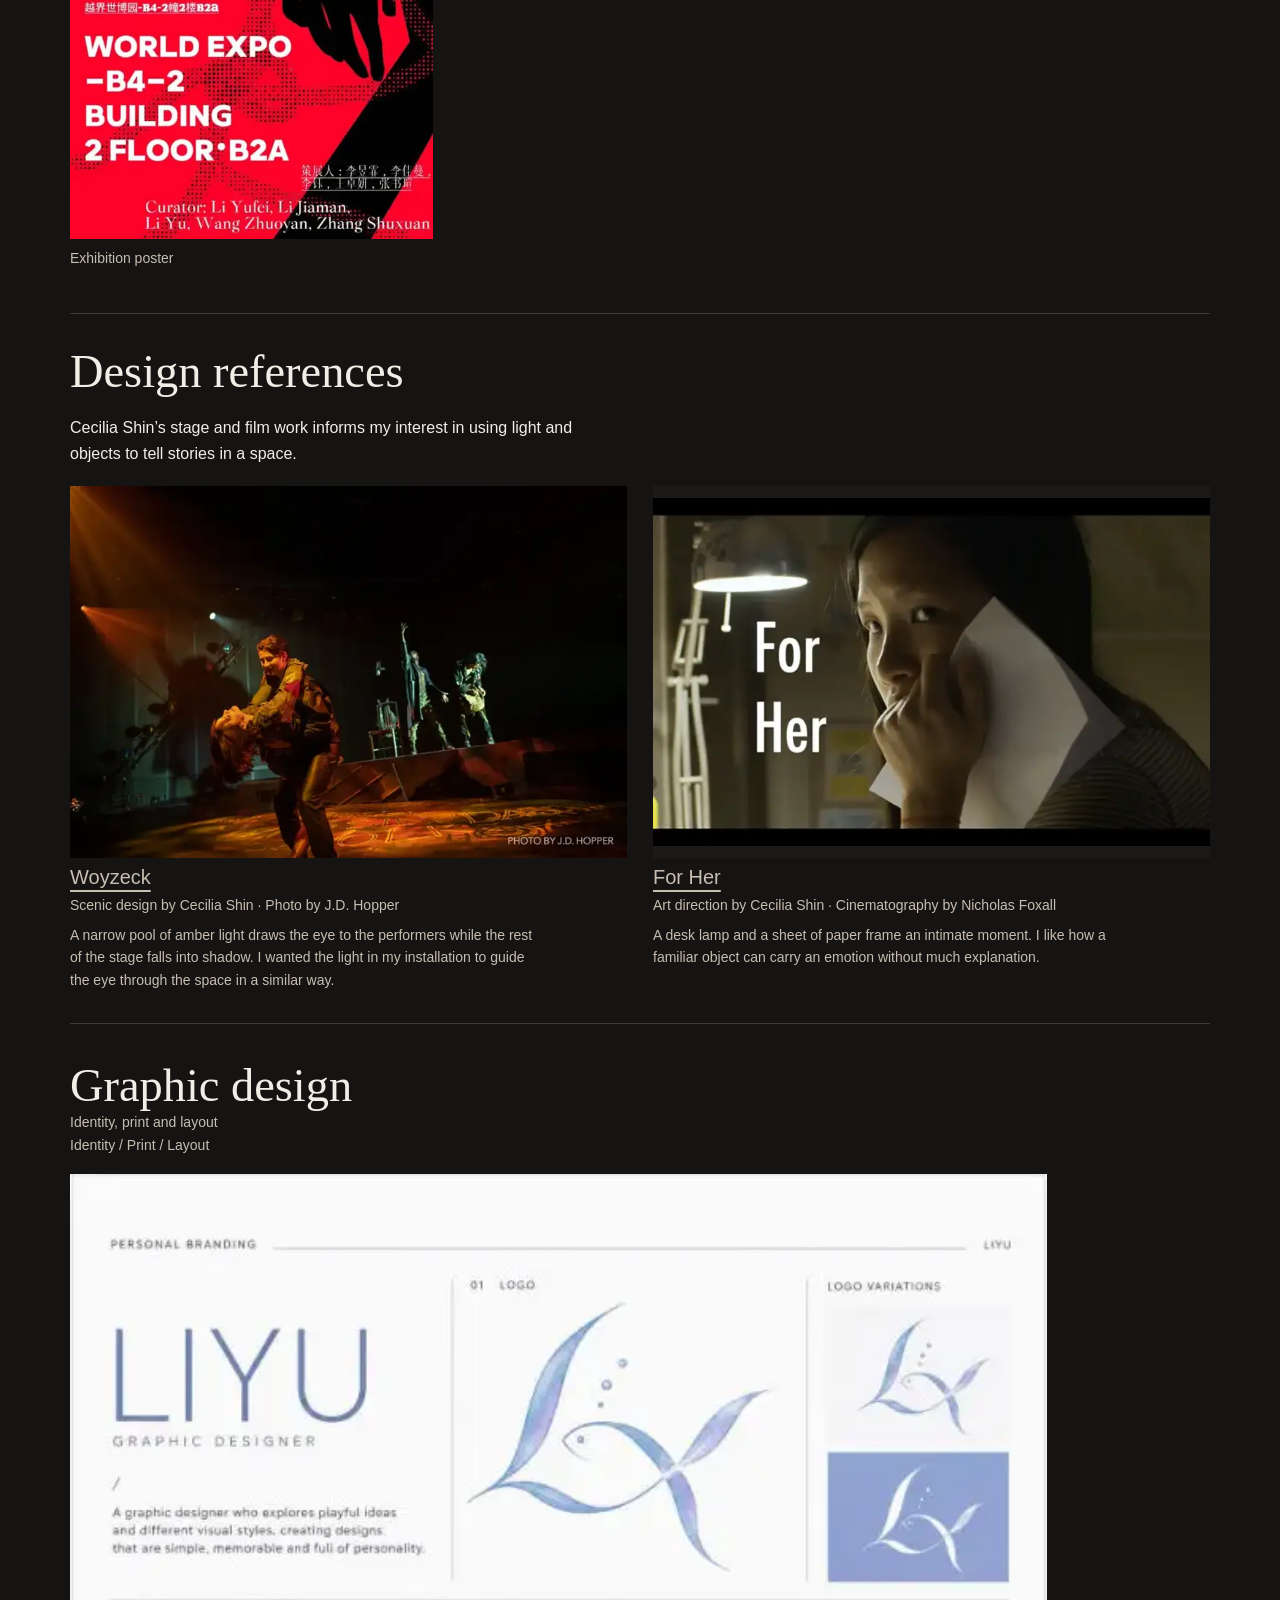
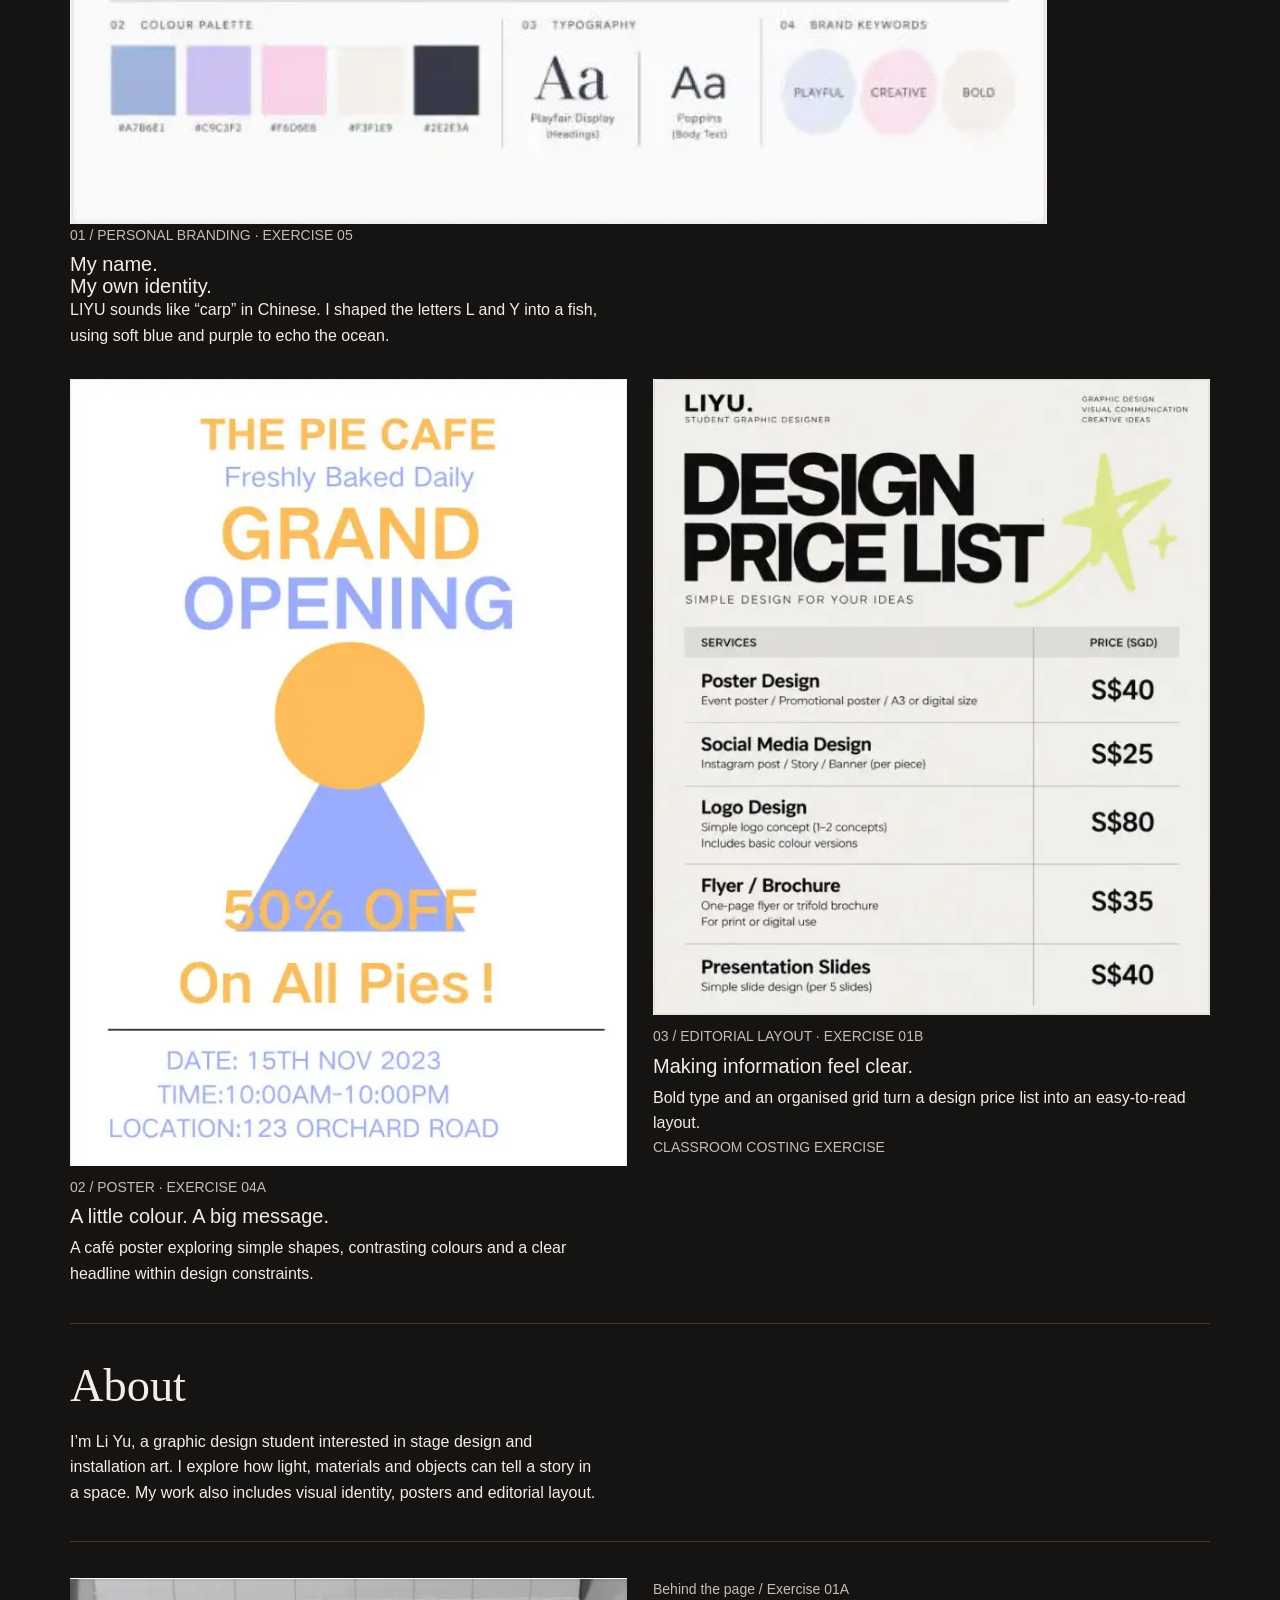
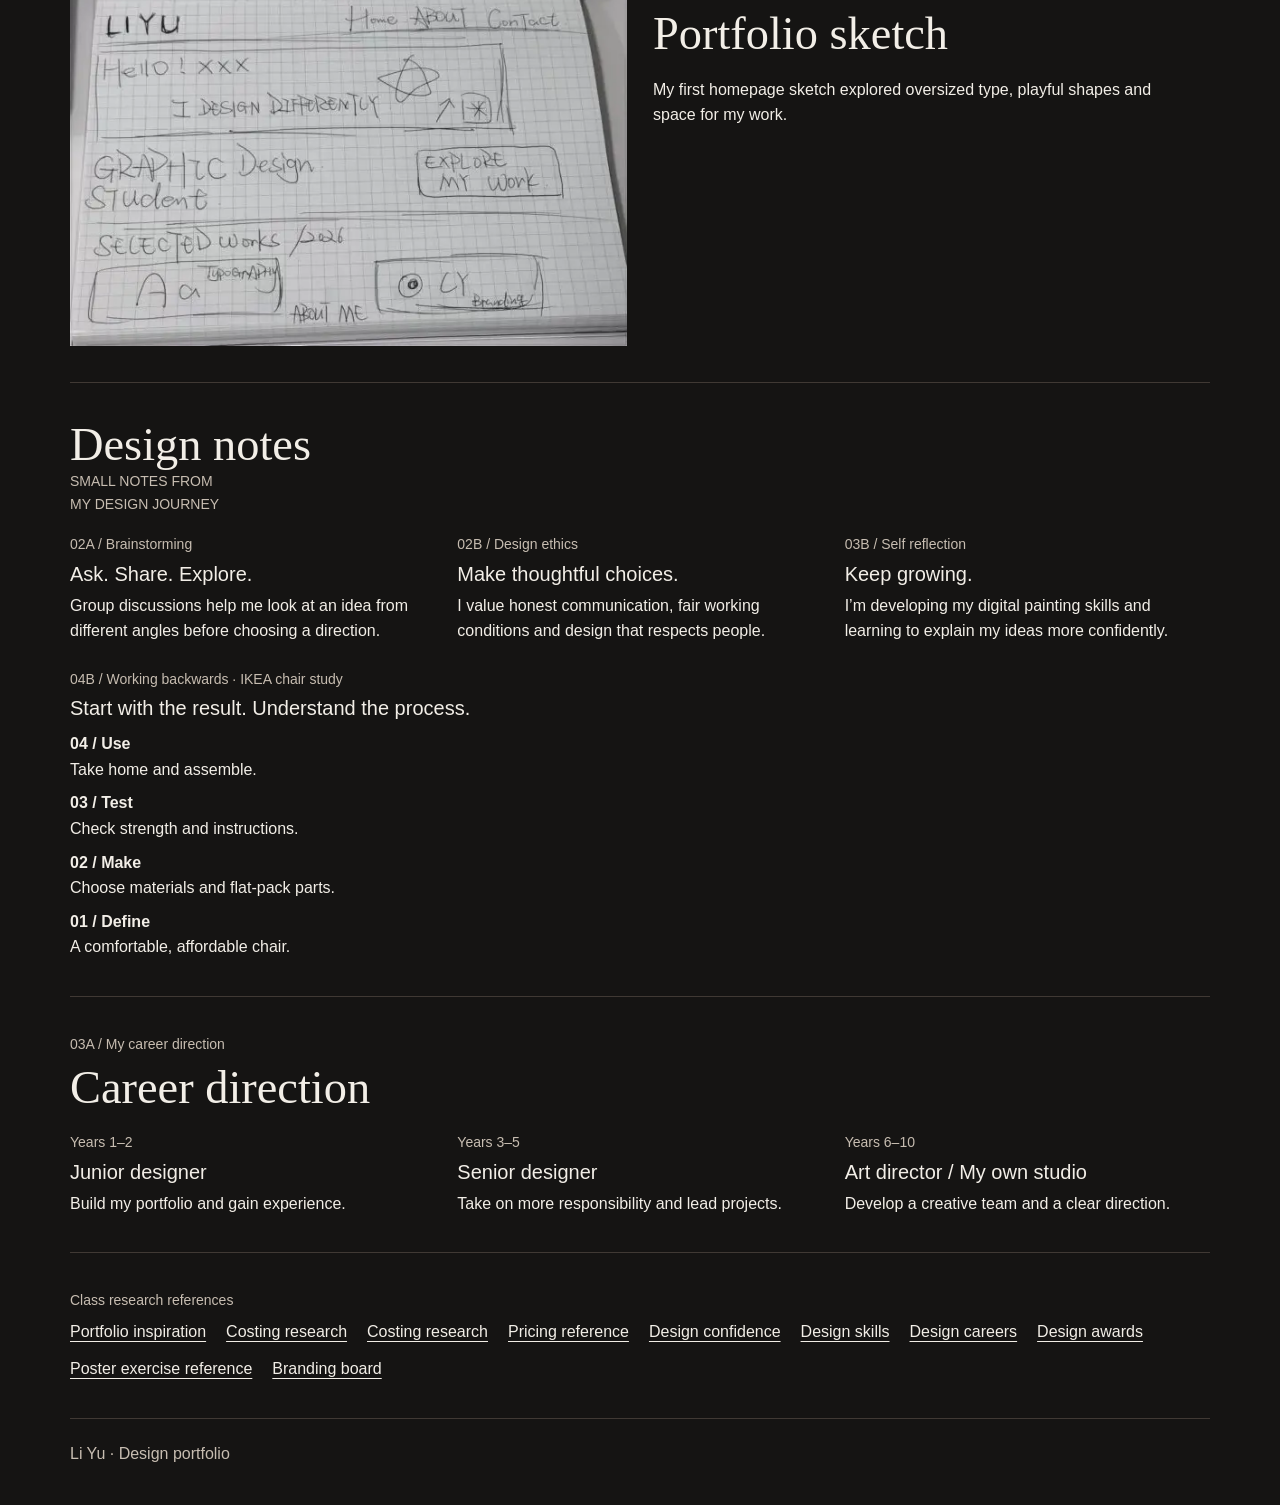
==== commit 4a5a8c27: "Integrate installation and restyle the full LIYU portfolio" ====
--- a/index.html
+++ b/index.html
@@ -1,23 +1,82 @@
-<!DOCTYPE html><html lang="en"><head><meta charset="utf-8"><meta name="viewport" content="width=device-width,initial-scale=1"><title>LIYU — Graphic Design Portfolio</title><meta name="description" content="Meet Li Yu, a graphic design student exploring playful identities, posters and bold visual ideas."><meta name="theme-color" content="#b8b8f5"><style>
-:root{--ink:#292443;--blue:#afc8f4;--purple:#c4b1ed;--pink:#f4bbd7;--green:#c7e9ba;--paper:#f5f1ed}*{box-sizing:border-box}body{margin:0;background:var(--paper);color:var(--ink);font-family:Arial,Helvetica,sans-serif}img{display:block;width:100%;height:auto}a{color:inherit;text-underline-offset:4px}::selection{background:var(--green)}.mast{display:flex;justify-content:space-between;gap:20px;padding:22px 5%;font-size:12px;letter-spacing:.12em;font-weight:700;border-bottom:1px solid var(--ink);background:var(--blue)}.hero{background:linear-gradient(120deg,var(--blue),var(--purple) 62%,var(--pink));padding:65px 6% 48px;position:relative;overflow:hidden}.eyebrow{font-size:11px;letter-spacing:.13em;font-weight:700;text-transform:uppercase}.hero h1{font-size:clamp(110px,23vw,330px);letter-spacing:-.09em;line-height:.85;margin:35px 0;position:relative;z-index:1}.hero h1 i{color:var(--paper);font-style:normal}.star{position:absolute;right:8%;top:30px;font-size:180px;color:var(--green);line-height:1;transform:rotate(15deg)}.hero-bottom{display:flex;justify-content:space-between;gap:30px;align-items:end}.hero h2{font-size:clamp(26px,3.6vw,49px);line-height:1.05;letter-spacing:-.05em;margin:0}.hero p{font-size:15px;line-height:1.6;max-width:310px;margin:0}.ribbon{display:flex;gap:18px;justify-content:space-around;background:var(--green);padding:16px 5%;border-block:1px solid var(--ink);font-size:12px;font-weight:bold;letter-spacing:.1em}.wrap{max-width:1500px;margin:auto;padding:0 6%}.about{display:grid;grid-template-columns:1.1fr 1fr;gap:7%;padding-block:65px}.about h2,.sectiontitle h2{font-size:clamp(35px,5vw,70px);line-height:1.03;letter-spacing:-.06em;margin:15px 0 20px}.about p{max-width:440px;line-height:1.6;font-size:17px}.traits{display:flex;flex-wrap:wrap;gap:8px}.traits span{padding:10px 15px;border:1px solid var(--ink);border-radius:100px;font-size:12px;background:var(--pink)}.traits span:nth-child(2){background:var(--green)}.traits span:nth-child(3){background:var(--blue)}.about-art{background:var(--purple);border-radius:50% 50% 3px 3px;display:flex;align-items:center;justify-content:center;position:relative;min-height:280px}.about-art img{width:52%;mix-blend-mode:multiply}.about-art .note{position:absolute;right:0;bottom:20px;background:var(--green);padding:14px 18px;transform:rotate(-6deg);font-size:13px;font-weight:bold}.sectiontitle{display:flex;justify-content:space-between;gap:25px;align-items:end;border-top:1px solid var(--ink);padding-top:25px;margin-bottom:30px}.sectiontitle h2{margin:0}.sectiontitle p{font-size:12px;max-width:180px;line-height:1.5}.feature{background:var(--blue);padding:30px;border:1px solid var(--ink);border-radius:5px;display:grid;grid-template-columns:1.45fr 1fr;gap:35px;align-items:center}.feature .image{background:#e5dff2;padding:18px;transform:rotate(-1deg);box-shadow:5px 6px 0 #292443}.feature h3{font-size:clamp(30px,4vw,54px);letter-spacing:-.055em;line-height:1.03;margin:16px 0}.feature p{font-size:16px;line-height:1.55;max-width:320px}.mini-label{font-size:11px;letter-spacing:.1em;font-weight:bold}.swatches{display:flex;gap:7px;margin-top:25px}.swatches i{width:33px;height:33px;border:1px solid var(--ink);border-radius:50%;background:var(--blue)}.swatches i:nth-child(2){background:var(--purple)}.swatches i:nth-child(3){background:var(--pink)}.swatches i:nth-child(4){background:var(--green)}.pair{display:grid;grid-template-columns:1fr 1fr;gap:25px;margin:25px 0 65px}.project{border:1px solid var(--ink);border-radius:5px;overflow:hidden;background:var(--pink)}.project:nth-child(2){background:var(--green)}.project .image{padding:28px 20%;height:520px;display:flex;align-items:center;justify-content:center;background:#e7ddf4}.project:nth-child(2) .image{background:#dceacb;padding-inline:14%}.project img{max-height:100%;width:auto;max-width:100%;box-shadow:6px 8px 0 #29244325}.project .copy{padding:25px}.project h3{font-size:30px;letter-spacing:-.045em;margin:12px 0}.project p{line-height:1.5;font-size:15px;max-width:400px}.process{background:var(--purple);border-block:1px solid var(--ink);padding-block:55px}.process-grid{display:grid;grid-template-columns:1fr 1fr;gap:35px;align-items:center}.process-grid img{border:10px solid var(--paper);transform:rotate(-2deg)}.process h3{font-size:35px;letter-spacing:-.04em;margin:15px 0}.process p{line-height:1.6;max-width:380px}.steps{display:flex;flex-wrap:wrap;gap:8px;margin-top:25px}.steps span{border:1px solid var(--ink);border-radius:50%;width:95px;height:95px;display:grid;place-items:center;text-align:center;font-size:12px;background:var(--green)}.steps span:nth-child(2){background:var(--pink)}.steps span:nth-child(3){background:var(--blue)}.notebook{padding-block:65px}.notes{display:grid;grid-template-columns:repeat(3,1fr);gap:18px}.note-card{padding:25px;background:var(--green);min-height:215px;border:1px solid var(--ink);border-radius:4px}.note-card:nth-child(2){background:var(--pink)}.note-card:nth-child(3){background:var(--blue)}.note-card h3{font-size:23px;letter-spacing:-.035em;margin:24px 0 12px}.note-card p{font-size:14px;line-height:1.55;margin:0}.chair{margin-top:20px;background:#dfd3ef;padding:25px;border:1px solid var(--ink)}.chair h3{font-size:24px;letter-spacing:-.04em;margin:12px 0 20px}.chair-flow{display:grid;grid-template-columns:repeat(4,1fr);gap:12px}.chair-flow div{border-top:1px solid var(--ink);padding-top:14px}.chair-flow b{display:block;font-size:16px;margin-bottom:8px}.chair-flow p{font-size:12px;line-height:1.5;margin:0}.future{background:var(--green);padding:45px 6%;border-block:1px solid var(--ink)}.future-inner{max-width:1320px;margin:auto}.future h2{font-size:clamp(32px,4vw,55px);letter-spacing:-.05em;margin:12px 0 25px}.timeline{display:grid;grid-template-columns:repeat(3,1fr);gap:22px}.timeline div{border-top:2px solid var(--ink);padding-top:15px}.timeline h3{font-size:22px;margin:12px 0 8px}.timeline p{font-size:14px;margin:0}.sources{padding-block:25px;font-size:10px;line-height:1.9}.sources p{margin:6px 0}.sources a{margin-right:15px}.closing{background:linear-gradient(115deg,var(--pink),var(--purple),var(--blue));padding:60px 6%}.closing h2{font-size:clamp(56px,10vw,150px);letter-spacing:-.075em;line-height:.95;margin:10px 0 25px}.closing p{font-size:15px}.footer{display:flex;justify-content:space-between;gap:15px;padding:22px 6%;background:var(--ink);color:var(--paper);font-size:10px;letter-spacing:.1em}@media(min-width:1500px){.hero{padding-inline:max(6%,calc((100vw - 1320px)/2))}}@media(max-width:700px){.mast{font-size:9px}.hero{padding-top:45px}.hero h1{margin-block:55px 30px}.star{font-size:110px;right:6%;top:20px}.hero-bottom{display:block}.hero p{margin-top:22px}.ribbon{font-size:9px;gap:8px}.about,.feature,.process-grid{grid-template-columns:1fr}.about{gap:30px;padding-block:40px}.about-art{min-height:260px}.about-art img{width:40%}.feature{padding:20px;gap:24px}.pair{grid-template-columns:1fr;gap:20px;margin-bottom:45px}.project .image{height:430px}.sectiontitle{align-items:start}.sectiontitle p{max-width:115px;font-size:10px}.notes{grid-template-columns:1fr}.note-card{min-height:0}.note-card h3{margin-top:14px}.chair-flow{grid-template-columns:1fr 1fr;gap:25px 15px}.timeline{grid-template-columns:1fr;gap:28px}.process{padding-block:40px}.process-grid{gap:35px}.notebook{padding-block:45px}.footer{font-size:9px}.closing{padding-block:45px}}@media(prefers-reduced-motion:reduce){*{scroll-behavior:auto}}
-</style></head><body>
-<div class="mast"><span>LIYU / GRAPHIC DESIGN</span><span>STUDENT PORTFOLIO · 2026</span></div>
-<header class="hero"><span class="eyebrow">Hello, I'm Li Yu</span><span class="star" aria-hidden="true">✳</span><h1>LI<i>Y</i>U.</h1><div class="hero-bottom"><h2>Playful ideas.<br>Colourful possibilities.</h2><p>A graphic design student exploring<br>logos, posters and visual identities.</p></div></header>
-<div class="ribbon"><span>CURIOUS MIND</span><span aria-hidden="true">✳</span><span>BOLD COLOUR</span><span aria-hidden="true">✳</span><span>PERSONAL TOUCH</span></div>
-<main><section class="wrap about"><div><span class="eyebrow">A little about me / 03B</span><h2>Friendly person.<br>Playful designer.</h2><p>I’m Li Yu. I enjoy drawing, watching films and turning ideas into simple, memorable visuals.</p><div class="traits"><span>Curious</span><span>Approachable</span><span>Always exploring</span></div></div><div class="about-art"><img alt="Hand-drawn blue and purple fish logo formed from L and Y" src="[data-uri]" loading="lazy"><span class="note">A little piece of me ↗</span></div></section>
-<section class="wrap"><div class="sectiontitle"><h2>Made by me<span style="color:#8061b5">.</span></h2><p>SELECTED STUDENT WORK<br>Identity / Print / Layout</p></div>
-<article class="feature"><div class="image"><img alt="LIYU personal identity: fish logo, colour palette and typography" src="[data-uri]" loading="lazy"></div><div><span class="mini-label">01 / PERSONAL BRANDING · EXERCISE 05</span><h3>My name.<br>My own identity.</h3><p>LIYU sounds like “carp” in Chinese. I shaped the letters L and Y into a fish, using soft blue and purple to echo the ocean.</p><div class="traits"><span>Hand-drawn logo</span><span>Visual identity</span></div><div class="swatches" aria-label="Blue, purple, pink and green palette"><i></i><i></i><i></i><i></i></div></div></article>
-<div class="pair"><article class="project"><div class="image"><img alt="The Pie Cafe poster with purple type and yellow geometric shapes" src="[data-uri]" loading="lazy"></div><div class="copy"><span class="mini-label">02 / POSTER · EXERCISE 04A</span><h3>A little colour. A big message.</h3><p>A café poster exploring simple shapes, contrasting colours and a clear headline within design constraints.</p></div></article><article class="project"><div class="image"><img alt="Design price list created for a classroom costing exercise" src="[data-uri]" loading="lazy"></div><div class="copy"><span class="mini-label">03 / EDITORIAL LAYOUT · EXERCISE 01B</span><h3>Making information feel clear.</h3><p>Bold type and an organised grid turn a design price list into an easy-to-read layout.</p><span class="mini-label">CLASSROOM COSTING EXERCISE</span></div></article></div></section>
-<section class="wrap" aria-labelledby="installation-title" style="padding-block:2rem 3.5rem">
-<div class="sectiontitle">
-<h2 id="installation-title">Emotional Connection<span style="color:#8061b5">.</span></h2>
-<p>INSTALLATION ART</p>
-</div>
-<p>A spatial study of touch and human connection in the internet age.</p>
-<p><a href="./emotional-connection.html" style="color:inherit;text-underline-offset:4px">View the installation and design references →</a></p>
+<!DOCTYPE html>
+<html lang="en">
+<head>
+<meta charset="utf-8">
+<meta name="viewport" content="width=device-width, initial-scale=1">
+<title>LI YU | Design Portfolio</title>
+<meta name="description" content="Li Yu’s portfolio of installation art, visual identity, posters and editorial design.">
+<style>
+:root{color-scheme:dark;--ink:#f2eee7;--muted:#c7bdb1;--line:#403934;--accent:#efb1a5}
+*{box-sizing:border-box}
+body{margin:0;background:#151413;color:var(--ink);font:1rem/1.6 Arial,Helvetica,sans-serif}
+.site-header,main,.site-footer{width:min(1140px,calc(100% - 64px));margin-inline:auto}
+.site-header{display:flex;align-items:baseline;justify-content:space-between;gap:16px;flex-wrap:wrap;padding:24px 0;border-bottom:1px solid var(--line)}
+.site-name{font-family:Georgia,serif;font-size:1.6rem;letter-spacing:.08em;text-decoration:none}
+nav{display:flex;gap:12px 24px;flex-wrap:wrap;font-size:.9rem}
+a{color:inherit;text-underline-offset:.28em}
+a:hover{color:var(--accent)}
+a:focus-visible{outline:2px solid var(--accent);outline-offset:4px}
+section[id]{scroll-margin-top:18px}
+h1,h2,h3,p,figure{margin:0}
+h1,h2,h3{font-weight:400;line-height:1.1}
+h1,h2{font-family:Georgia,serif}
+h1{font-size:clamp(2.6rem,7vw,6rem);letter-spacing:-.045em}
+h2{font-size:clamp(1.65rem,4vw,2.9rem)}
+h3{font-size:1.25rem}
+p{max-width:60ch}
+p+p{margin-top:.7em}
+img{display:block;width:100%;height:auto}
+figcaption,.mini-label,.eyebrow,small,.sectiontitle p{color:var(--muted);font-size:.875rem}
+figcaption{padding-top:8px}
+figcaption p{margin-top:8px}
+.eyebrow,.mini-label{display:block;margin-bottom:7px}
+.lead{padding:56px 0 24px}
+.lead .eyebrow{color:var(--accent)}
+.lead p{margin:15px 0 28px}
+.gallery,.references{padding:32px 0}
+.gallery h2,.references h2,.process h2,.about h2,.sectiontitle,.future h2{margin-bottom:18px}
+.grid,.pair,.process-grid{display:grid;grid-template-columns:repeat(2,minmax(0,1fr));gap:26px;align-items:start}
+.gallery img{max-height:540px;object-fit:contain;object-position:left center}
+.gallery .poster img{max-height:520px}
+.references{border-top:1px solid var(--line);margin-top:12px}
+.reference-intro{margin-bottom:20px}
+.references h3{margin-bottom:6px}
+.references img{aspect-ratio:3/2;object-fit:contain;background:#1c1a18}
+main>section:not(.installation),.sources{border-top:1px solid var(--line);padding:36px 0}
+.feature{margin-bottom:30px}
+.feature img{max-height:650px;object-fit:contain;object-position:left center}
+.copy{padding-top:10px}
+.copy p,.note-card p,.timeline p{margin-top:8px}
+.notes,.timeline{display:grid;grid-template-columns:repeat(3,minmax(0,1fr));gap:22px}
+.chair{margin-top:24px}
+.chair-flow{display:grid;gap:8px;margin-top:12px}
+.sources p{max-width:none;display:flex;gap:12px 20px;flex-wrap:wrap}
+.site-footer{border-top:1px solid var(--line);padding:22px 0 38px;color:var(--muted)}
+@media(max-width:650px){.site-header,main,.site-footer{width:calc(100% - 32px)}.lead{padding-top:34px}.grid,.pair,.process-grid,.notes,.timeline{grid-template-columns:1fr}.site-header{padding:16px 0}}
+</style>
+</head>
+<body>
+<header class="site-header">
+<a class="site-name" href="./">LI YU</a>
+<nav aria-label="Portfolio sections"><a href="#installation">Installation</a><a href="#graphic-design">Graphic design</a><a href="#about">About</a></nav>
+</header>
+<main>
+<section class="installation" id="installation">
+<header class="lead"><span class="eyebrow">Installation art</span><h1>Emotional Connection</h1><p>We can reach each other in seconds online. What happens to the feeling of being together? I used red thread to link wooden hands that never quite touch. Sculpted eyes, ears and lips bring the work back to the small things we notice face to face: a glance, a voice, a pause.</p></header>
+<figure><img src="[data-uri]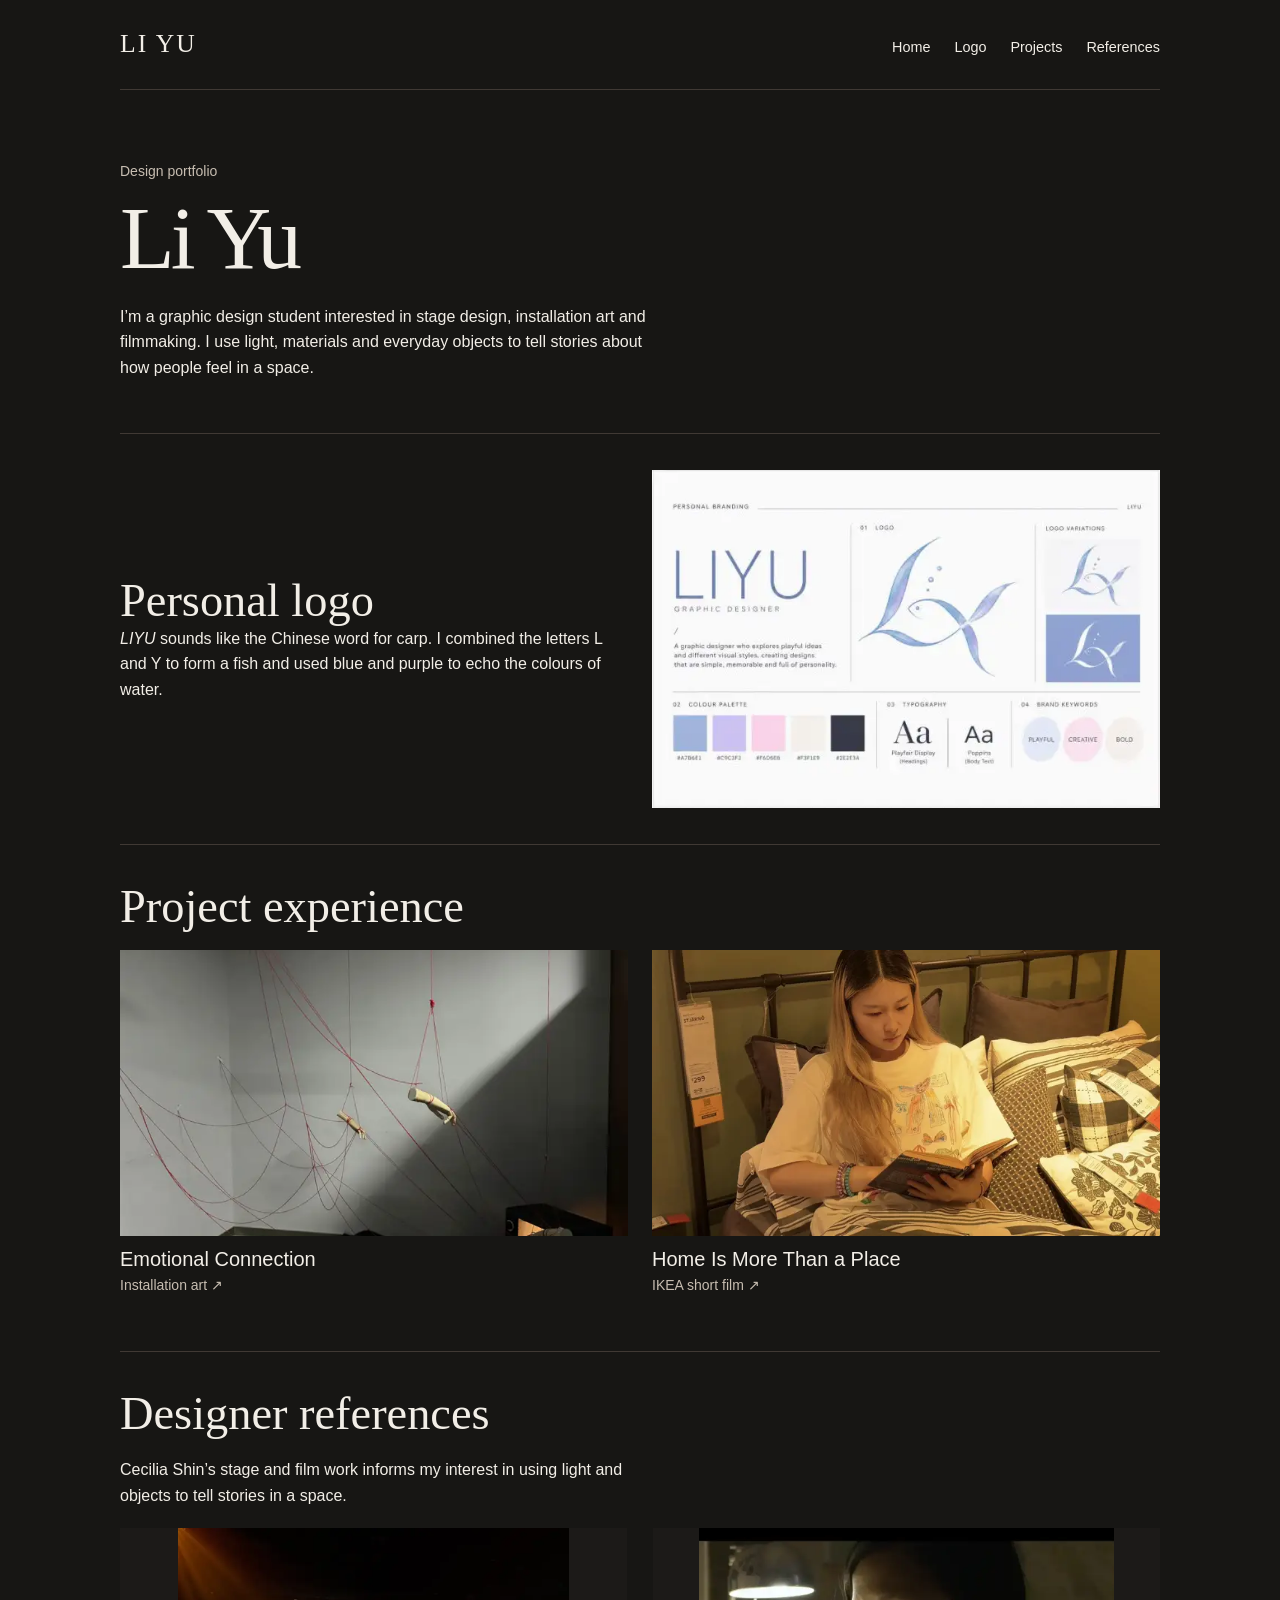
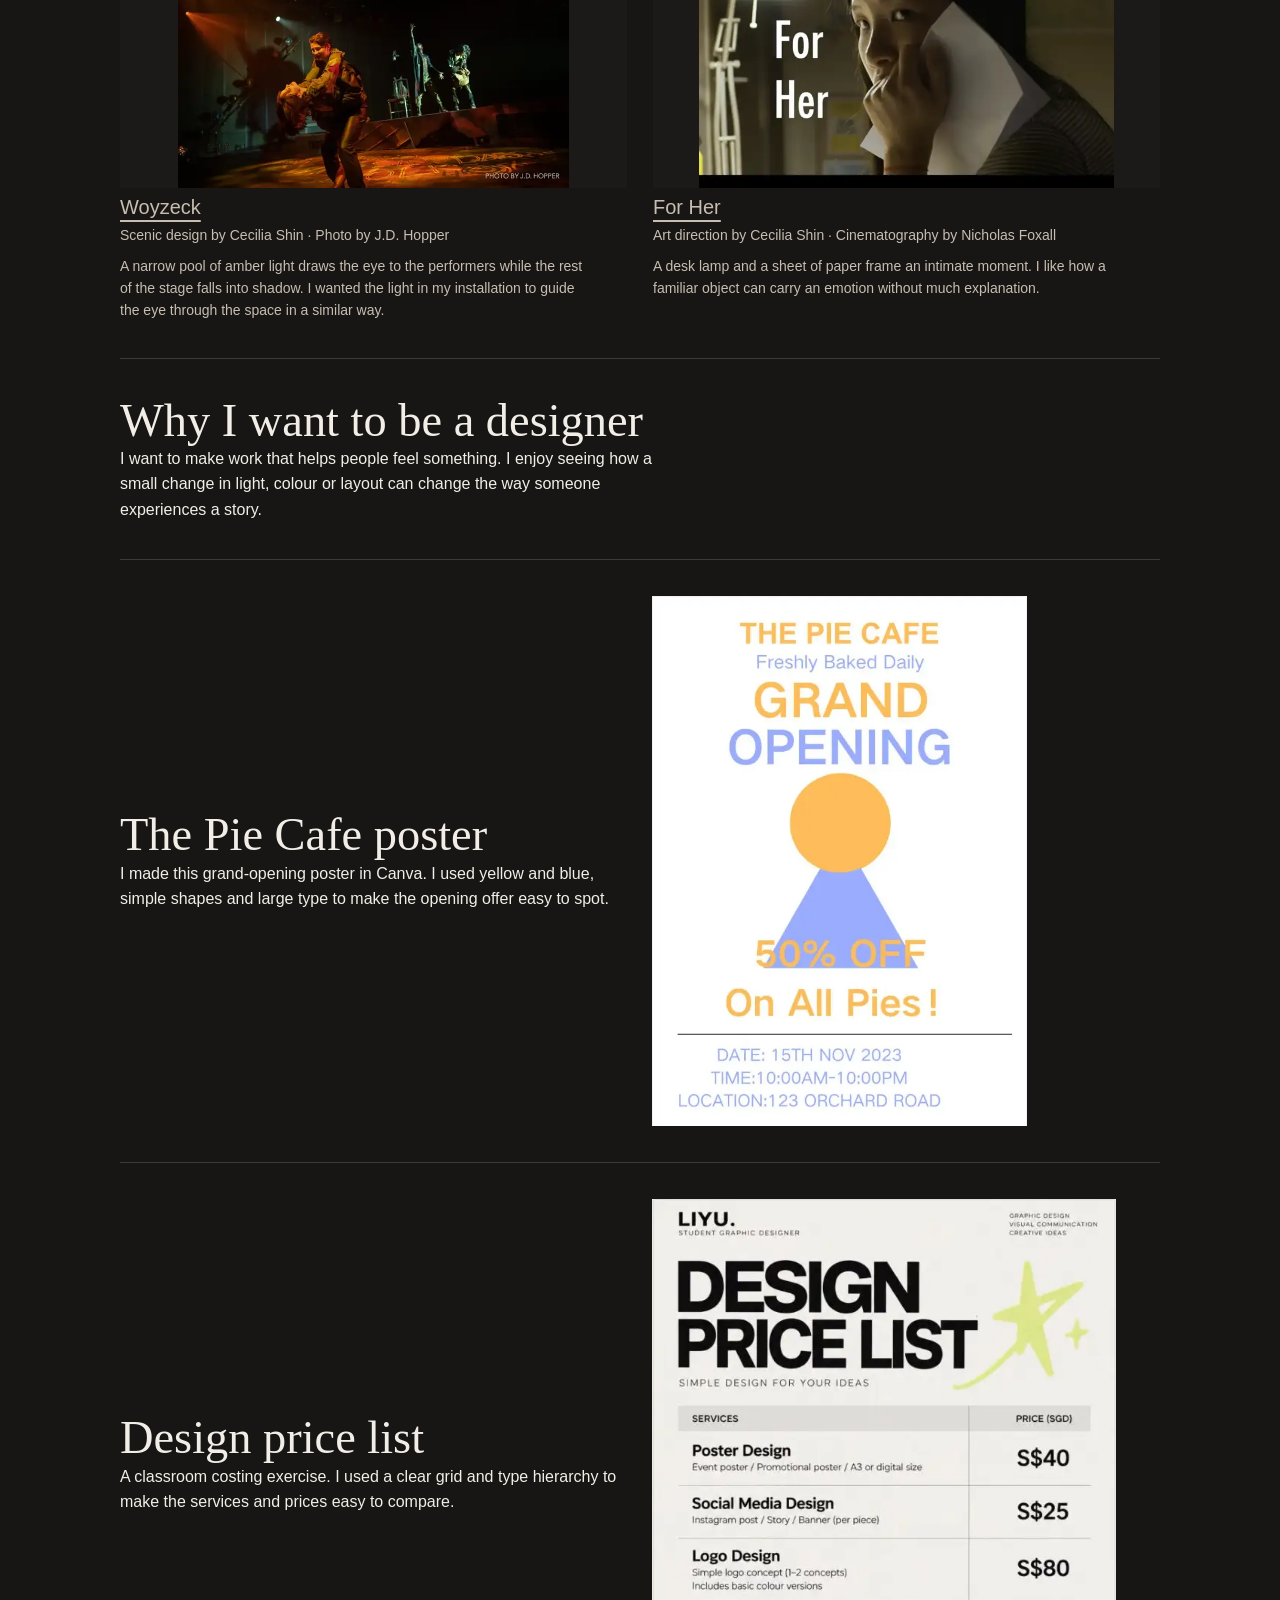
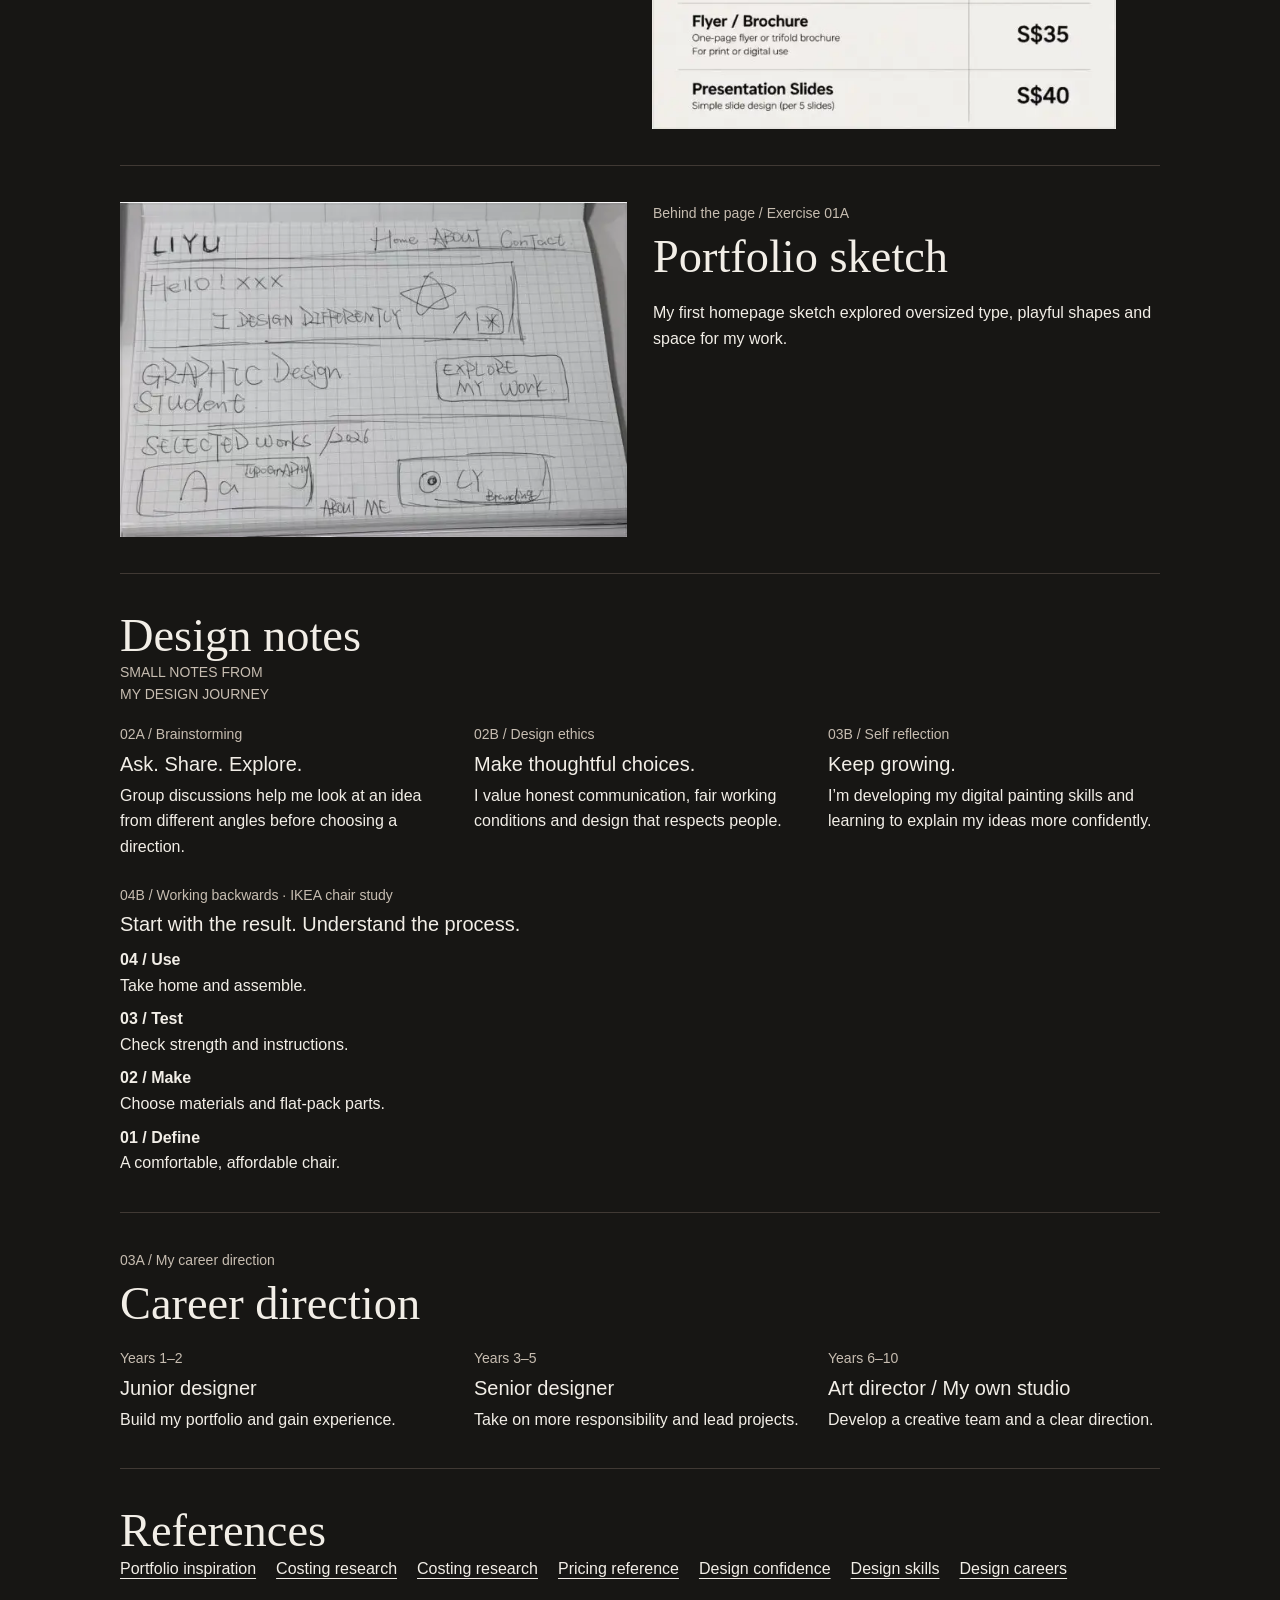
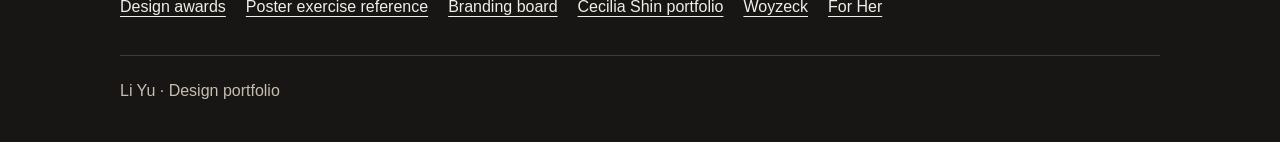
==== commit 7aeb2d39: "Reorder portfolio and link both project pages" ====
--- a/index.html
+++ b/index.html
@@ -1,11 +1,4 @@
-<!DOCTYPE html>
-<html lang="en">
-<head>
-<meta charset="utf-8">
-<meta name="viewport" content="width=device-width, initial-scale=1">
-<title>LI YU | Design Portfolio</title>
-<meta name="description" content="Li Yu’s portfolio of installation art, visual identity, posters and editorial design.">
-<style>
+<!doctype html><html lang="en"><head><meta charset="utf-8"><meta name="viewport" content="width=device-width,initial-scale=1"><title>Design Portfolio | Li Yu</title><style>
 :root{color-scheme:dark;--ink:#f2eee7;--muted:#c7bdb1;--line:#403934;--accent:#efb1a5}
 *{box-sizing:border-box}
 body{margin:0;background:#151413;color:var(--ink);font:1rem/1.6 Arial,Helvetica,sans-serif}
@@ -53,30 +46,52 @@
 .sources p{max-width:none;display:flex;gap:12px 20px;flex-wrap:wrap}
 .site-footer{border-top:1px solid var(--line);padding:22px 0 38px;color:var(--muted)}
 @media(max-width:650px){.site-header,main,.site-footer{width:calc(100% - 32px)}.lead{padding-top:34px}.grid,.pair,.process-grid,.notes,.timeline{grid-template-columns:1fr}.site-header{padding:16px 0}}
-</style>
-</head>
-<body>
-<header class="site-header">
-<a class="site-name" href="./">LI YU</a>
-<nav aria-label="Portfolio sections"><a href="#installation">Installation</a><a href="#graphic-design">Graphic design</a><a href="#about">About</a></nav>
-</header>
+
+body{background:#171614}
+.site-header,main,.site-footer{width:min(1040px,calc(100% - 64px))}
+.site-header nav a{text-decoration:none}
+.site-header nav a:hover{text-decoration:underline}
+.home-intro{padding:70px 0 52px}
+.home-intro p,.project-intro p{margin-top:16px}
+.project-intro{padding:42px 0 26px}
+.work-grid,.art-row{display:grid;grid-template-columns:repeat(2,minmax(0,1fr));gap:24px;align-items:start}
+.art-row{align-items:center}
+.art-row img{max-height:530px;object-fit:contain;object-position:left center}
+.work-card{display:block;text-decoration:none}
+.work-card h3{margin:12px 0 4px}
+.work-card img{aspect-ratio:16/9;object-fit:cover}
+.work-card:hover img{opacity:.88}
+.project-media{width:min(760px,100%);margin-inline:auto}
+.project-media>.feature-image img{max-height:460px;object-fit:contain}
+.project-media .grid{grid-template-columns:repeat(3,minmax(0,1fr));gap:18px}
+.project-media .grid img{width:100%;height:clamp(100px,18vw,175px);object-fit:contain;object-position:center;background:#211e1b}
+.gallery figure a:focus-visible{display:block}
+.references .grid img{max-height:260px}
+.gallery figure a:hover img{opacity:.85}
+.end-nav{display:flex;justify-content:space-between;gap:16px;margin:30px auto}
+@media(max-width:650px){.site-header,main,.site-footer{width:calc(100% - 32px)}.art-row,.work-grid{grid-template-columns:1fr}.project-media .grid{grid-template-columns:repeat(2,minmax(0,1fr))}.home-intro{padding:44px 0 34px}}
+
+.gallery button{display:block;width:100%;border:0;padding:0;background:transparent;cursor:zoom-in}dialog{max-width:min(90vw,1000px);max-height:90vh;background:#211e1b;color:inherit;border:1px solid var(--line)}dialog::backdrop{background:#000b}dialog img{max-height:72vh;object-fit:contain}dialog button{margin-bottom:10px;padding:.35em .7em}</style></head>
+<body><header class="site-header"><a class="site-name" href="./">LI YU</a><nav aria-label="Portfolio"><a href="./">Home</a><a href="./#identity">Logo</a><a href="./#projects">Projects</a><a href="./#design-references">References</a></nav></header>
 <main>
-<section class="installation" id="installation">
-<header class="lead"><span class="eyebrow">Installation art</span><h1>Emotional Connection</h1><p>We can reach each other in seconds online. What happens to the feeling of being together? I used red thread to link wooden hands that never quite touch. Sculpted eyes, ears and lips bring the work back to the small things we notice face to face: a glance, a voice, a pause.</p></header>
-<figure><img src="[data-uri]" width="1280" height="960" alt="Wooden hands suspended among red threads in a room lit from the side" loading="eager" decoding="async"><figcaption>Installation view</figcaption></figure>
-<section class="gallery"><h2>Installation details</h2><div class="grid"><figure><img src="[data-uri]" width="740" height="517" alt="Connection exhibition graphic" loading="lazy" decoding="async"><figcaption>Connection exhibition graphic</figcaption></figure><figure><img src="[data-uri]" width="555" height="740" alt="Red and white threads around a painting" loading="lazy" decoding="async"><figcaption>Red and white threads around a painting</figcaption></figure><figure><img src="[data-uri]" width="555" height="740" alt="Heart-shaped form wrapped in chain" loading="lazy" decoding="async"><figcaption>Heart-shaped form wrapped in chain</figcaption></figure><figure><img src="[data-uri]" width="740" height="415" alt="Sculpted eye suspended among threads" loading="lazy" decoding="async"><figcaption>Sculpted eye suspended among threads</figcaption></figure><figure><img src="[data-uri]" width="555" height="740" alt="Fabric study" loading="lazy" decoding="async"><figcaption>Fabric study</figcaption></figure><figure><img src="[data-uri]" width="448" height="740" alt="Light and fabric detail" loading="lazy" decoding="async"><figcaption>Light and fabric detail</figcaption></figure></div></section>
-<section class="gallery"><h2>Making the work</h2><div class="grid"><figure><img src="[data-uri]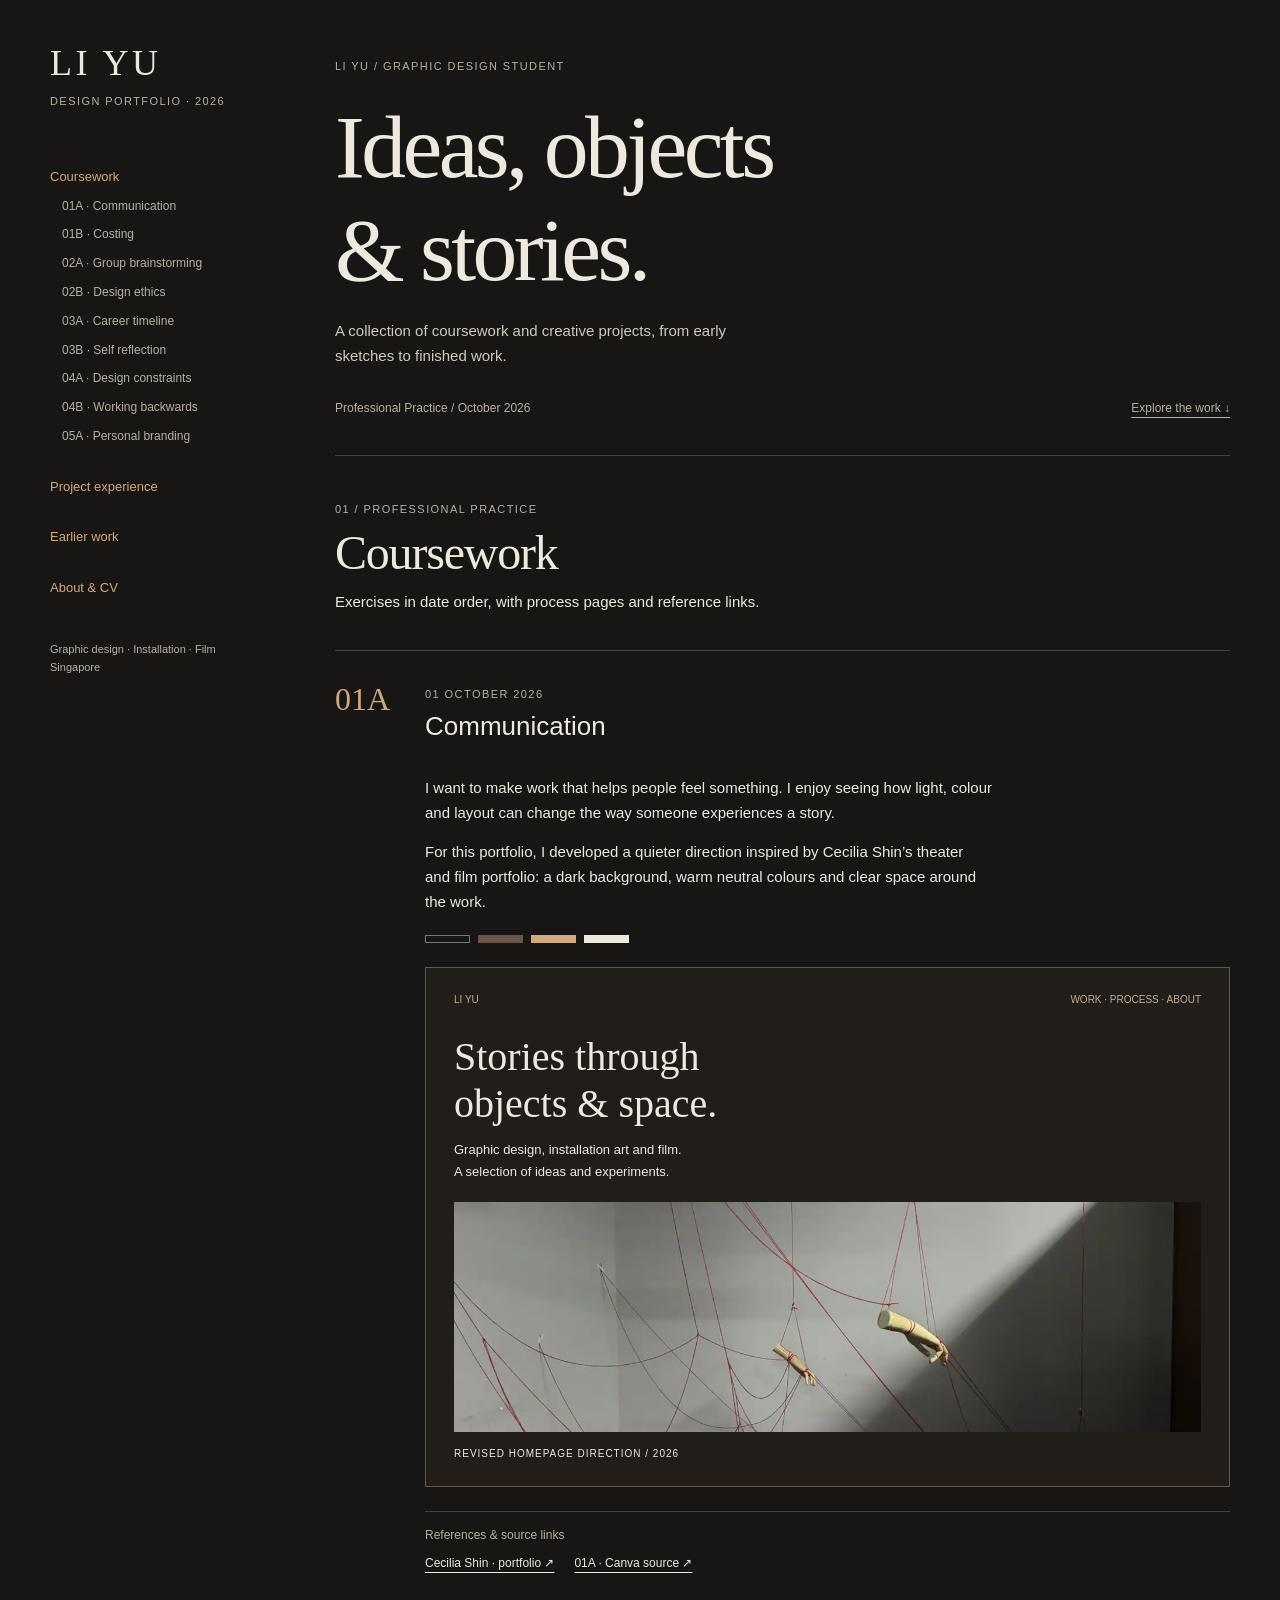
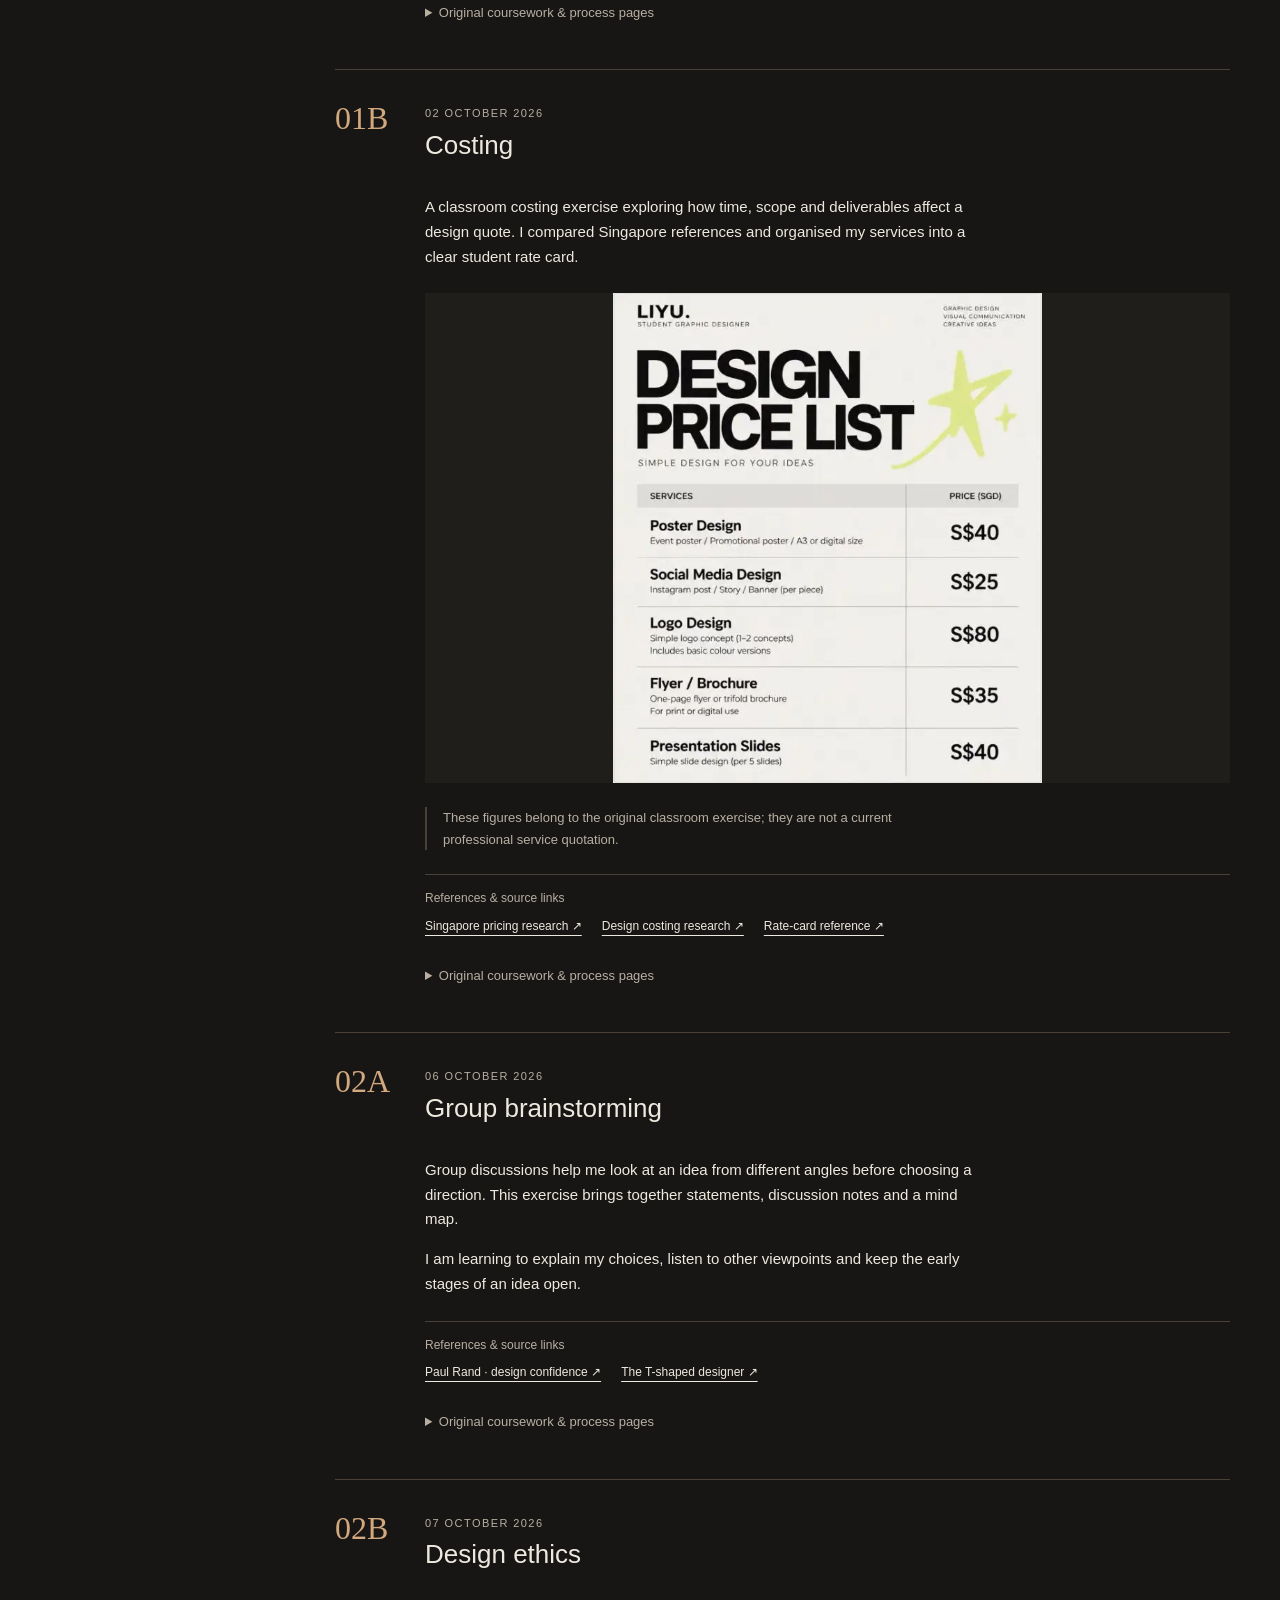
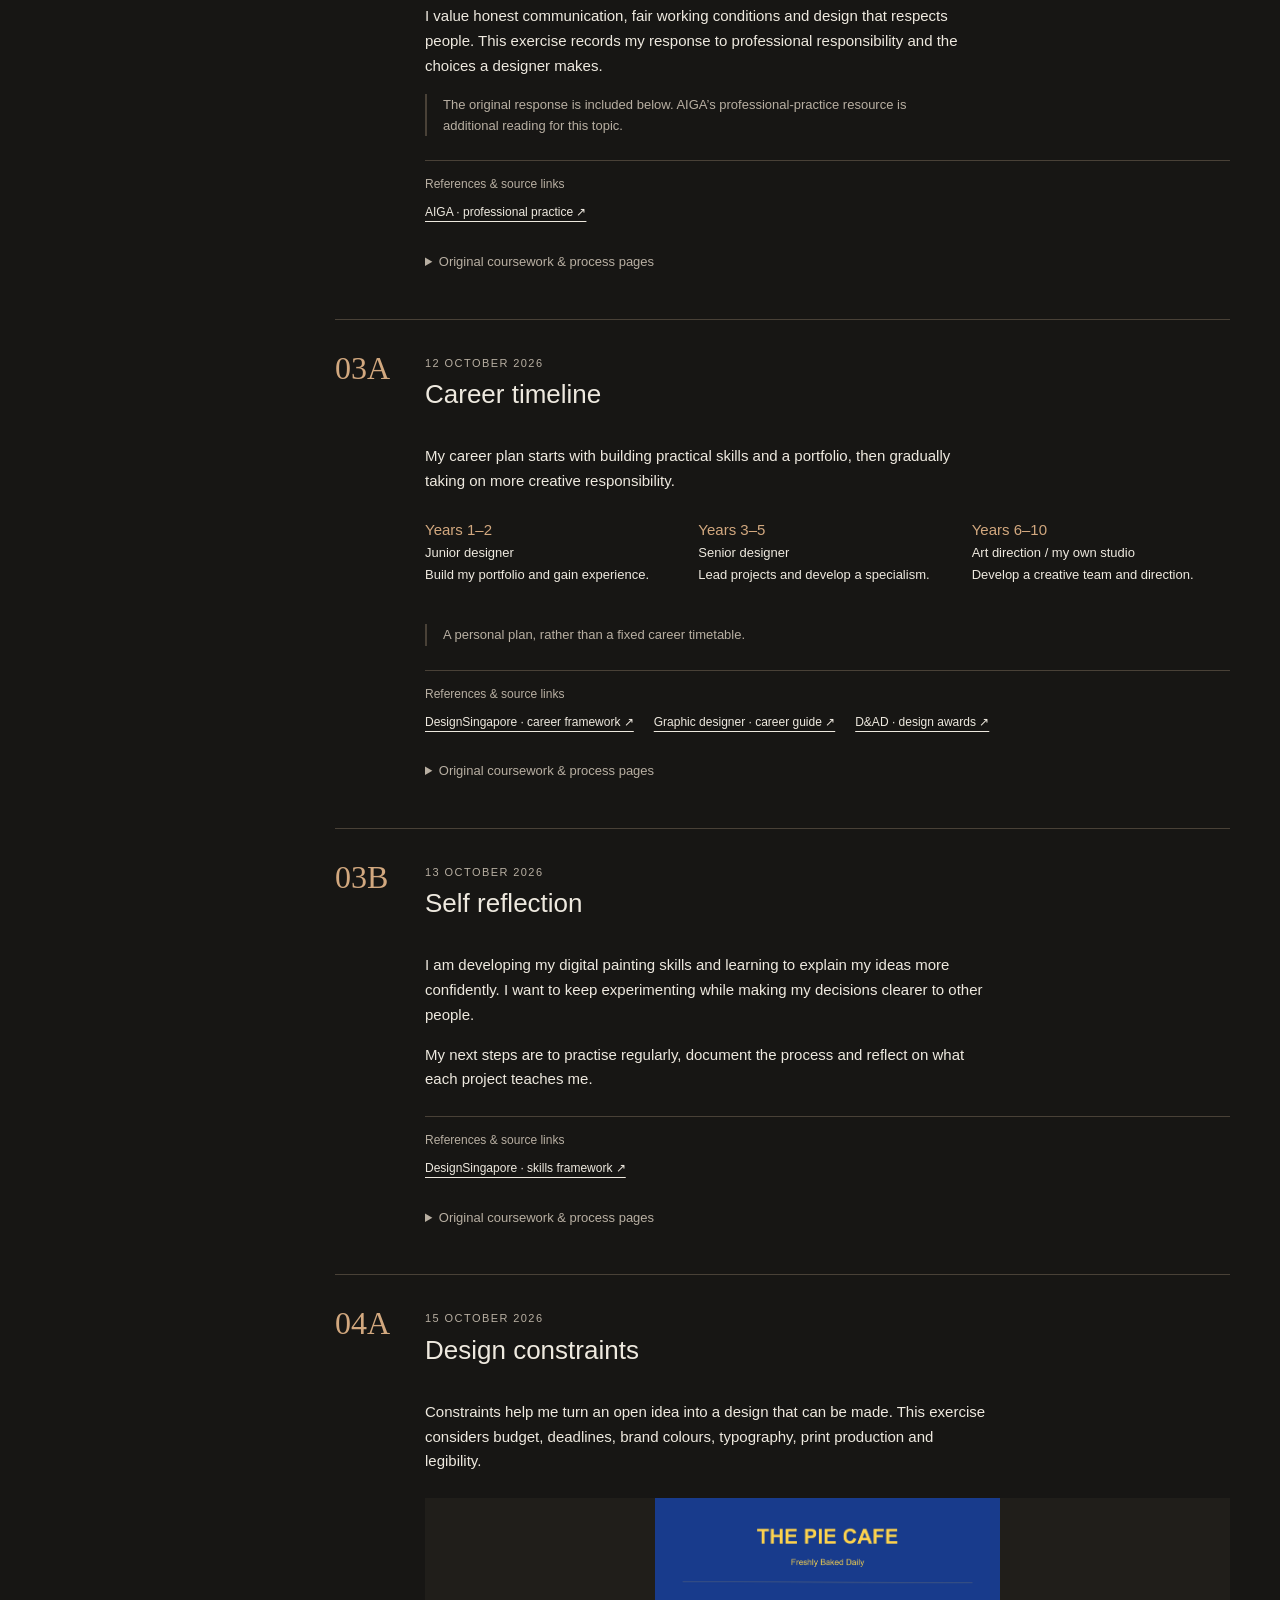
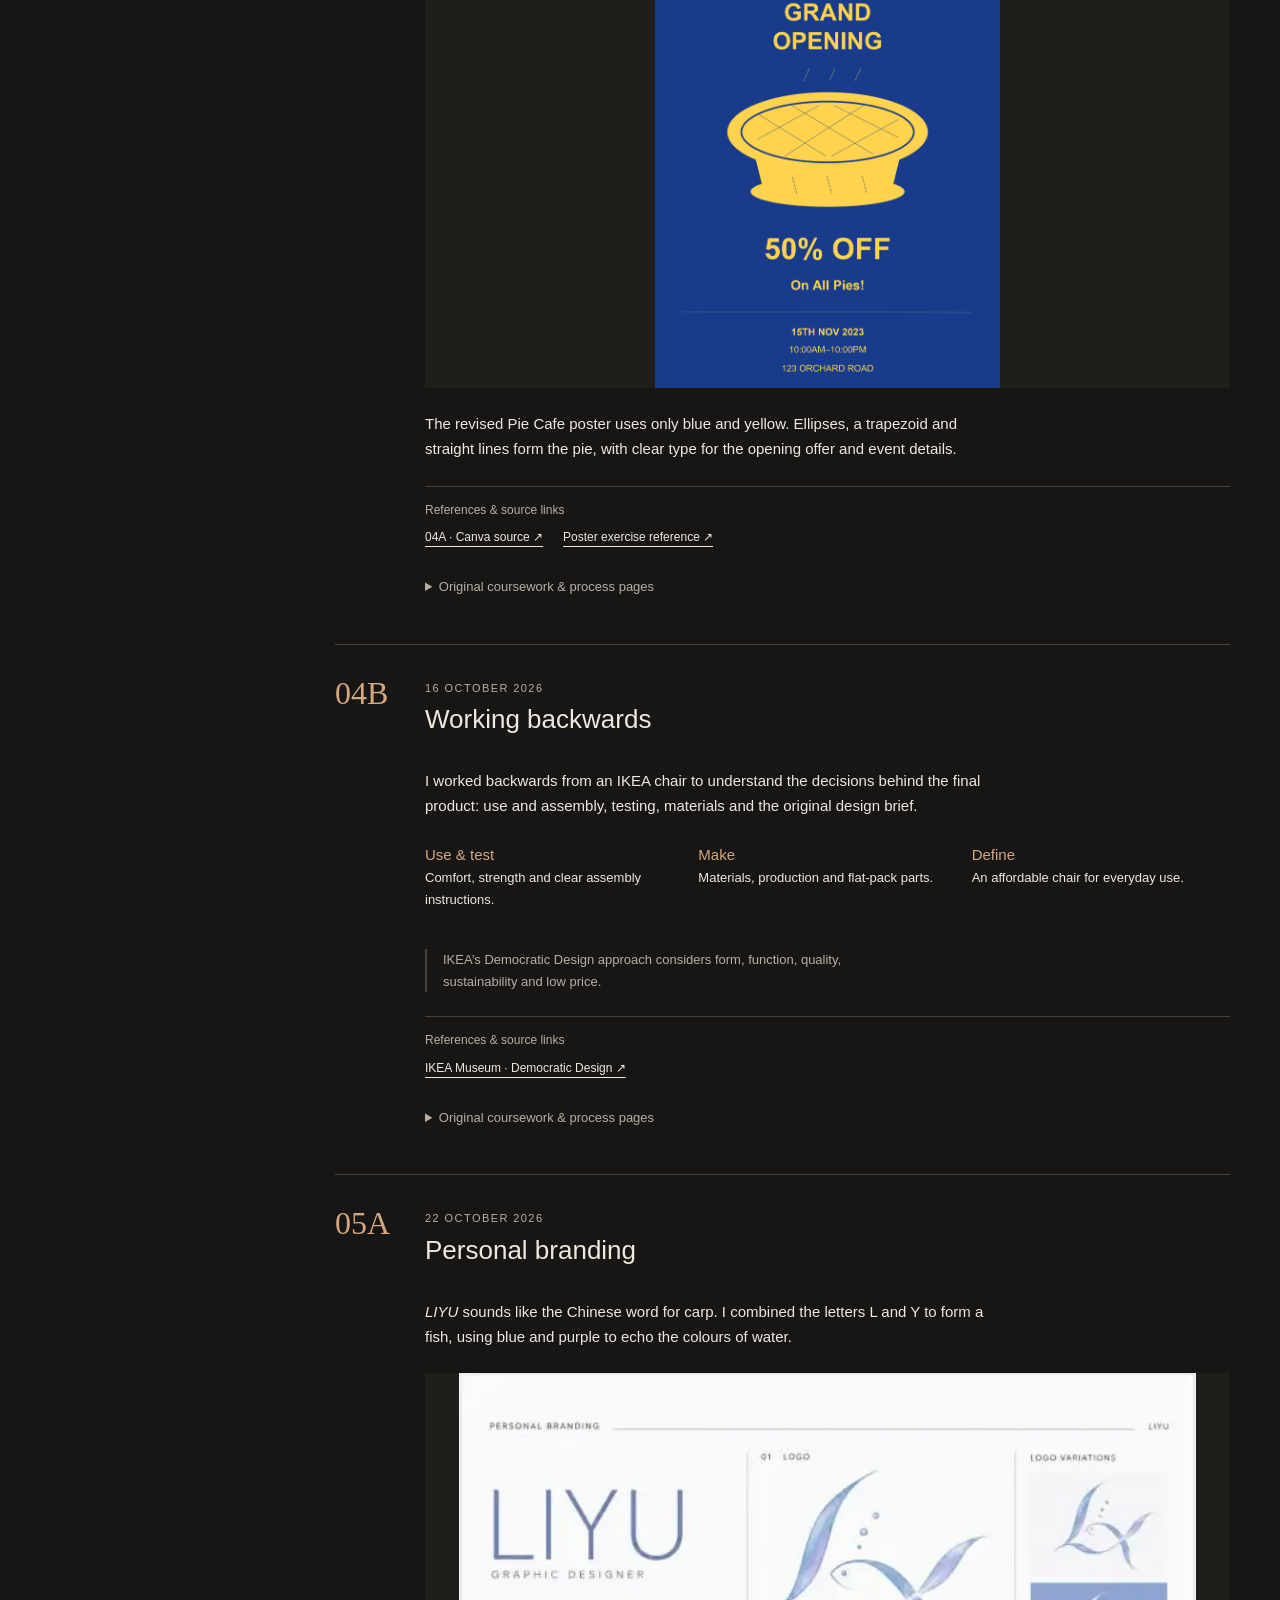
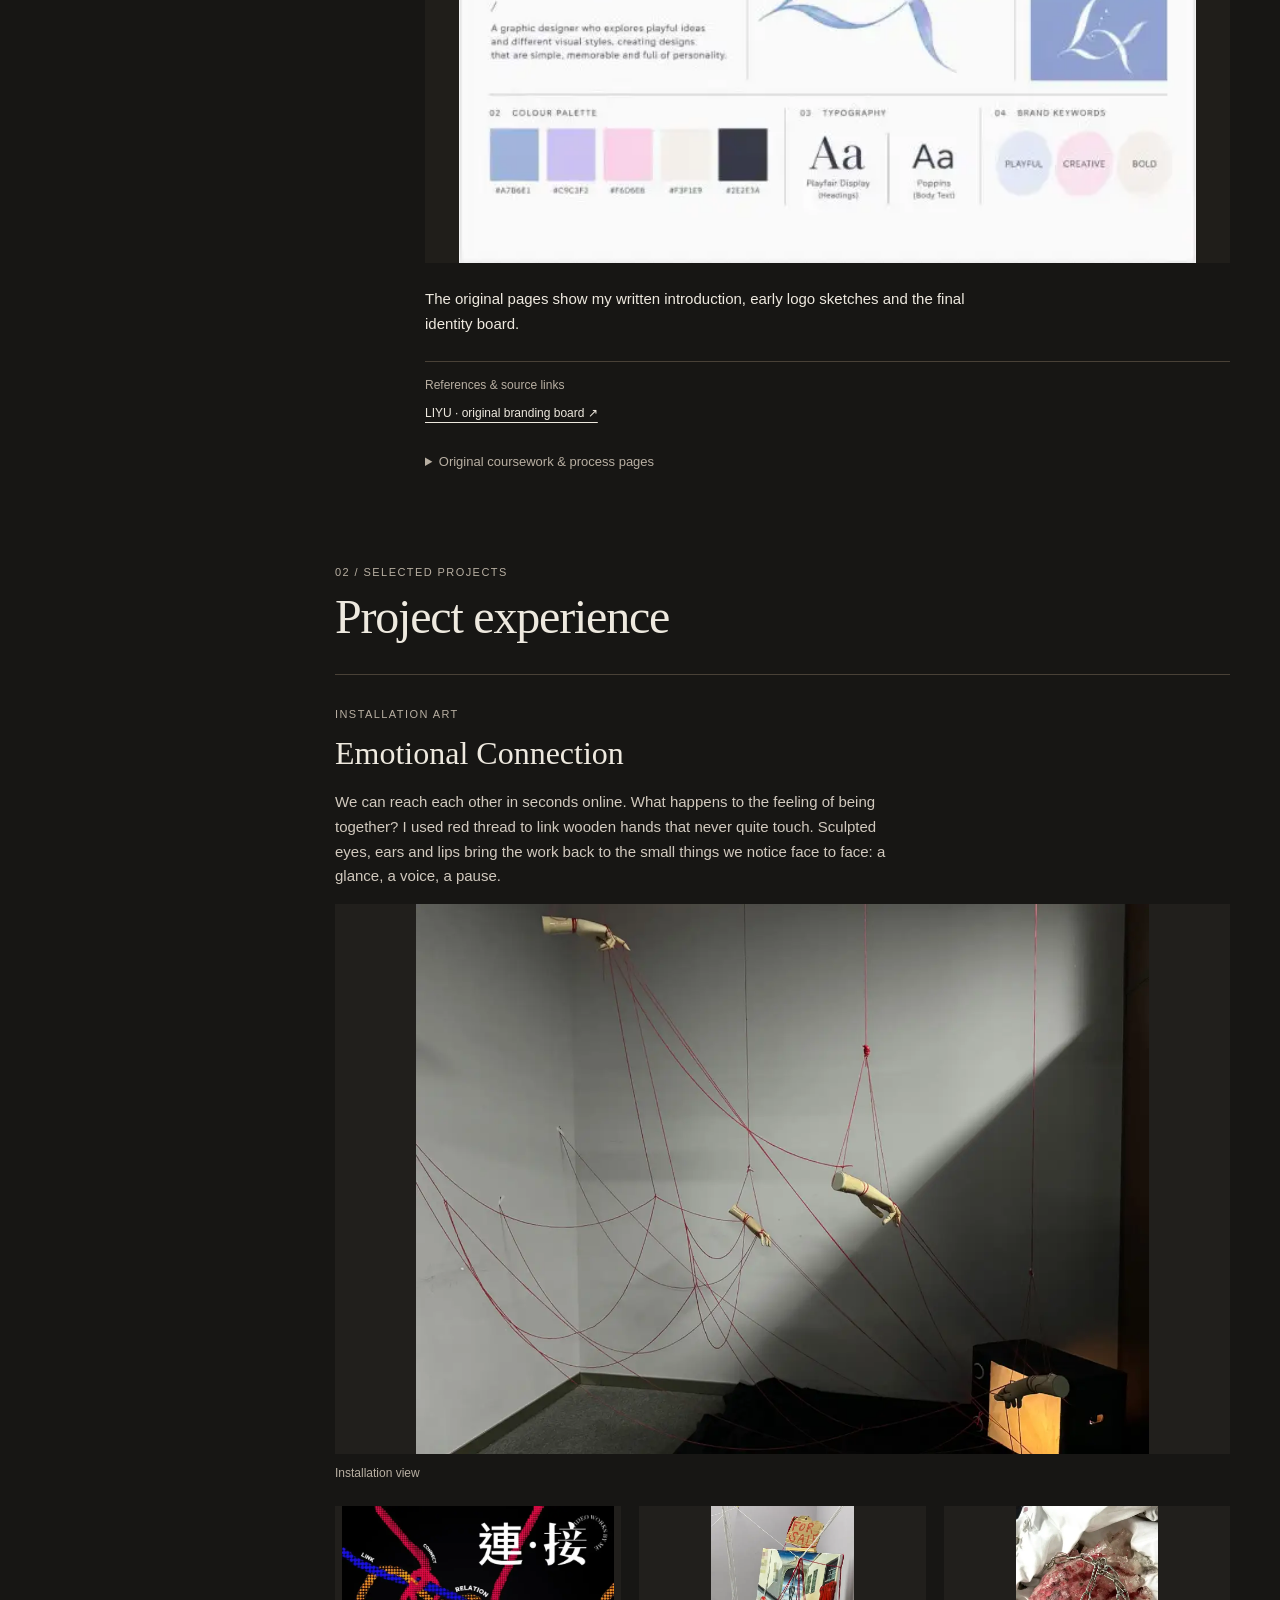
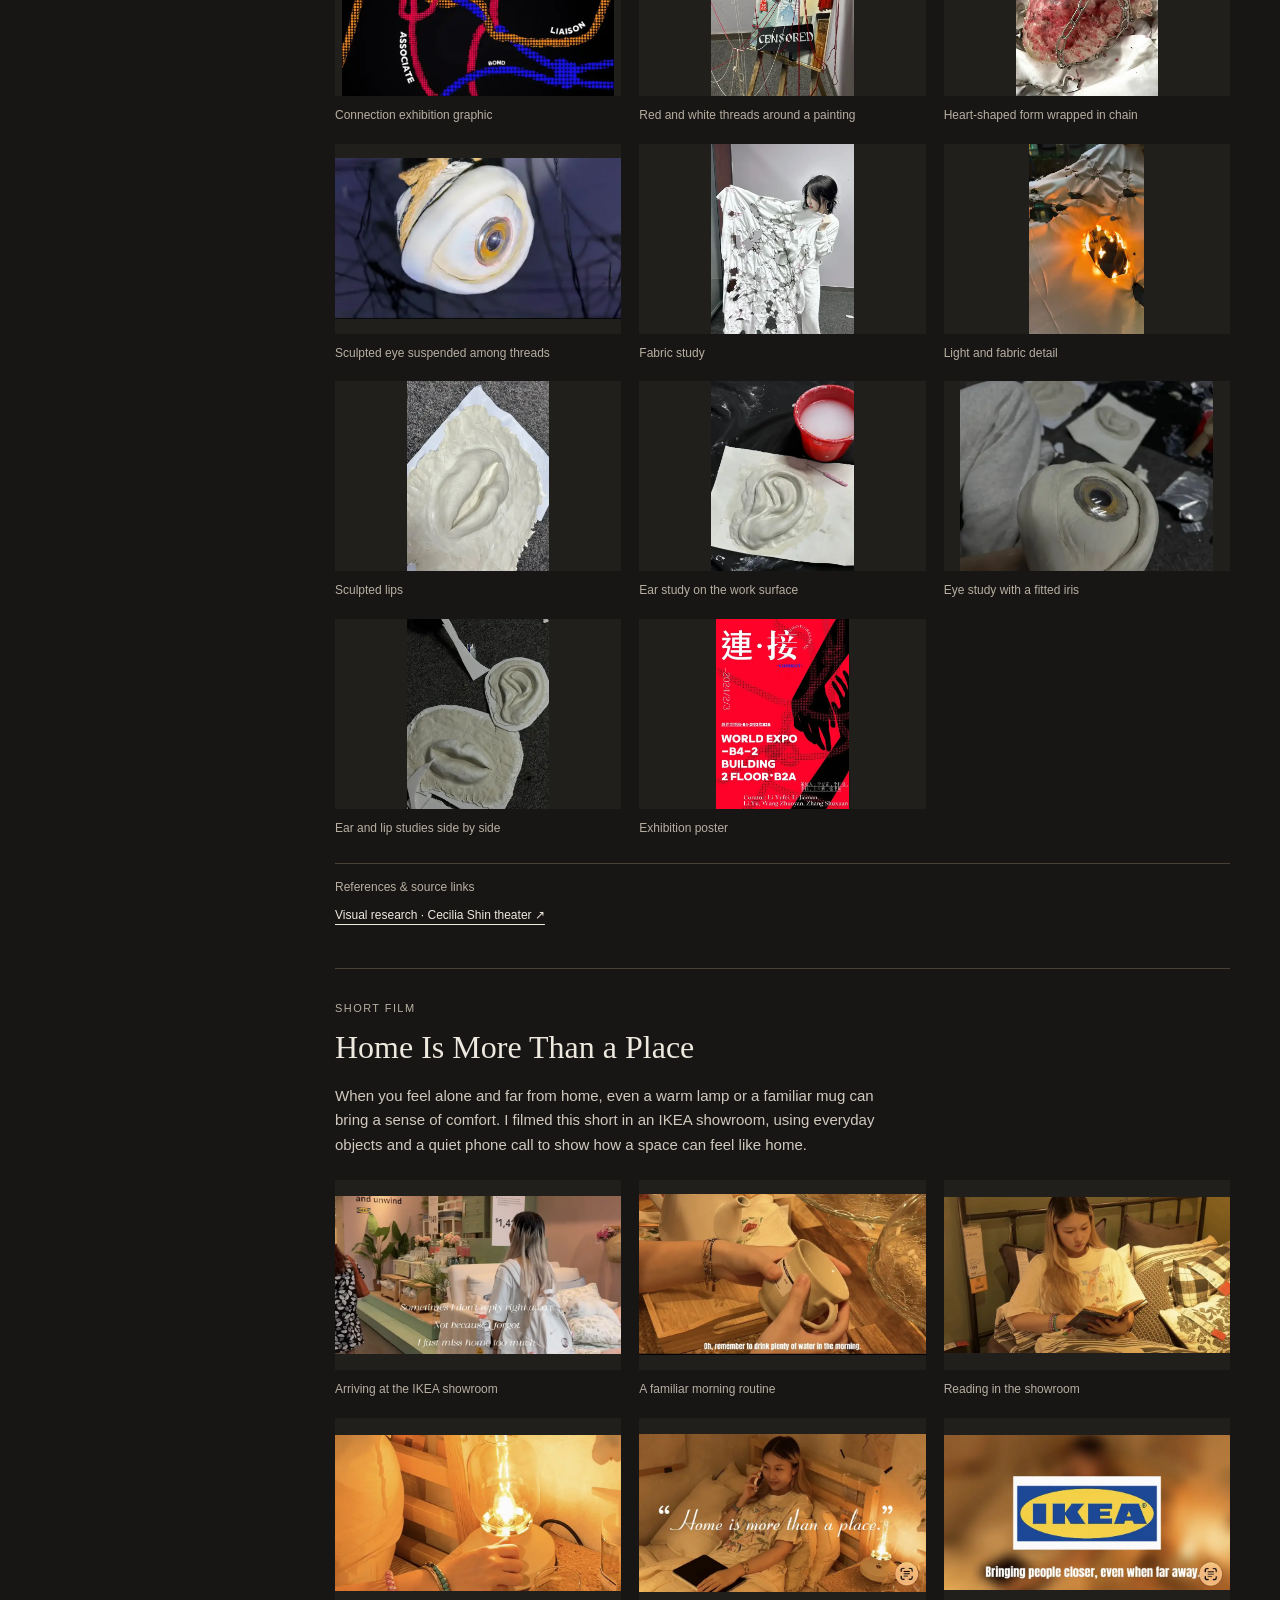
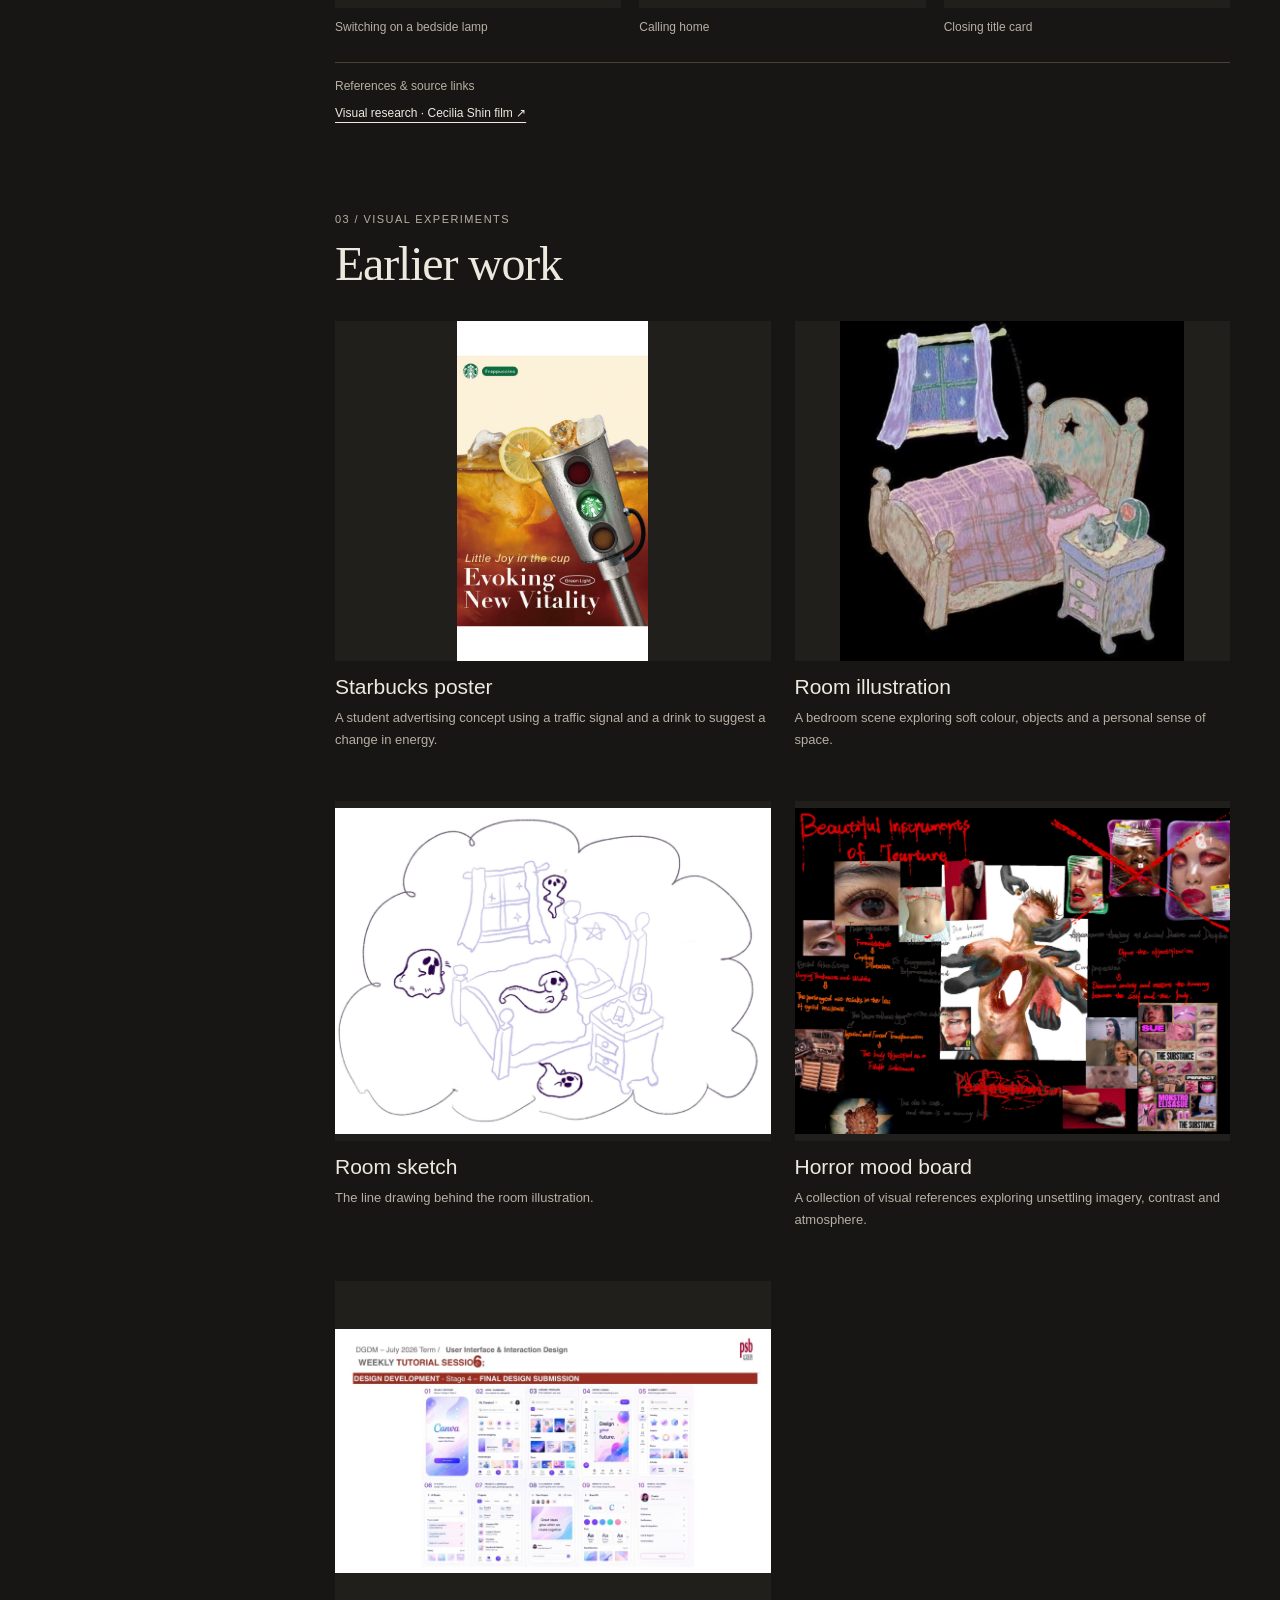
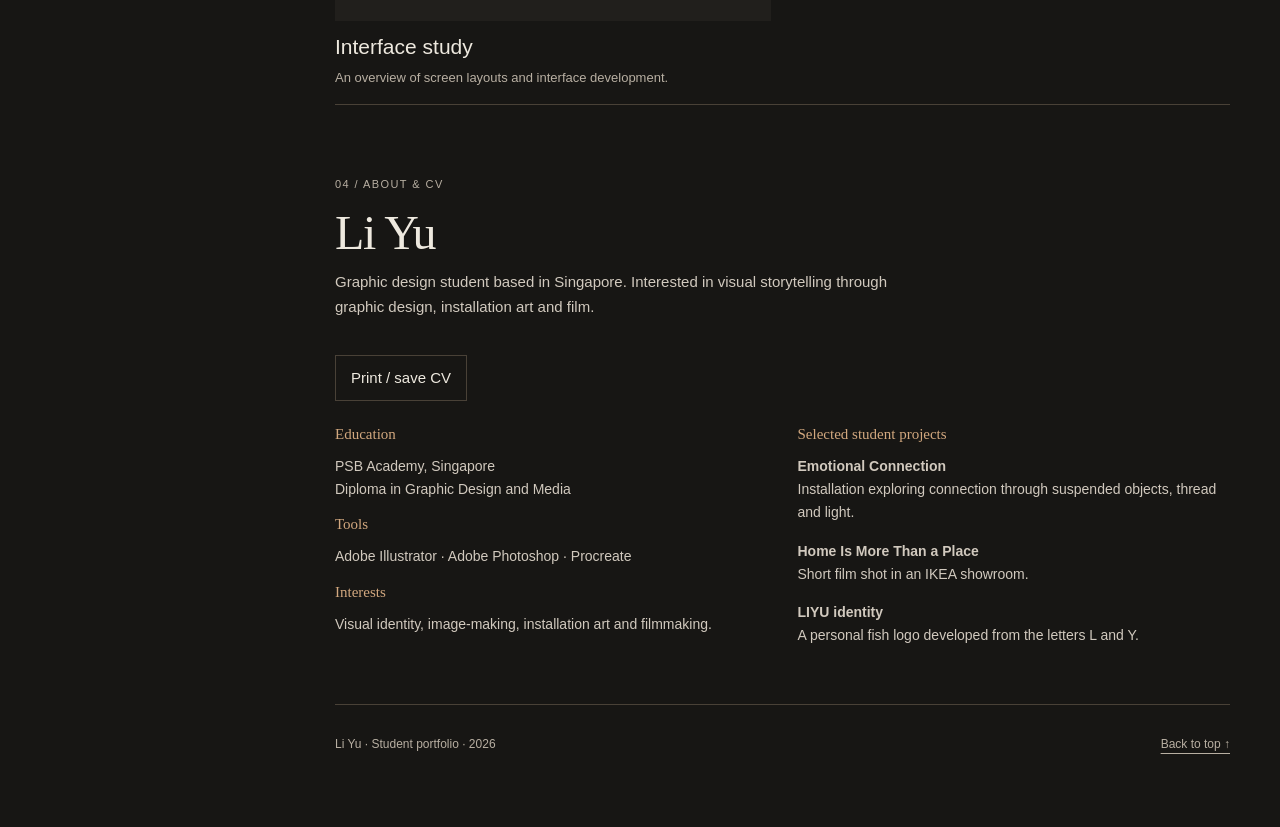
==== commit 708f897f: "Sync latest design portfolio with corrected Pie Cafe poster and film stills" ====
--- a/index.html
+++ b/index.html
@@ -1,97 +1,2 @@
-<!doctype html><html lang="en"><head><meta charset="utf-8"><meta name="viewport" content="width=device-width,initial-scale=1"><title>Design Portfolio | Li Yu</title><style>
-:root{color-scheme:dark;--ink:#f2eee7;--muted:#c7bdb1;--line:#403934;--accent:#efb1a5}
-*{box-sizing:border-box}
-body{margin:0;background:#151413;color:var(--ink);font:1rem/1.6 Arial,Helvetica,sans-serif}
-.site-header,main,.site-footer{width:min(1140px,calc(100% - 64px));margin-inline:auto}
-.site-header{display:flex;align-items:baseline;justify-content:space-between;gap:16px;flex-wrap:wrap;padding:24px 0;border-bottom:1px solid var(--line)}
-.site-name{font-family:Georgia,serif;font-size:1.6rem;letter-spacing:.08em;text-decoration:none}
-nav{display:flex;gap:12px 24px;flex-wrap:wrap;font-size:.9rem}
-a{color:inherit;text-underline-offset:.28em}
-a:hover{color:var(--accent)}
-a:focus-visible{outline:2px solid var(--accent);outline-offset:4px}
-section[id]{scroll-margin-top:18px}
-h1,h2,h3,p,figure{margin:0}
-h1,h2,h3{font-weight:400;line-height:1.1}
-h1,h2{font-family:Georgia,serif}
-h1{font-size:clamp(2.6rem,7vw,6rem);letter-spacing:-.045em}
-h2{font-size:clamp(1.65rem,4vw,2.9rem)}
-h3{font-size:1.25rem}
-p{max-width:60ch}
-p+p{margin-top:.7em}
-img{display:block;width:100%;height:auto}
-figcaption,.mini-label,.eyebrow,small,.sectiontitle p{color:var(--muted);font-size:.875rem}
-figcaption{padding-top:8px}
-figcaption p{margin-top:8px}
-.eyebrow,.mini-label{display:block;margin-bottom:7px}
-.lead{padding:56px 0 24px}
-.lead .eyebrow{color:var(--accent)}
-.lead p{margin:15px 0 28px}
-.gallery,.references{padding:32px 0}
-.gallery h2,.references h2,.process h2,.about h2,.sectiontitle,.future h2{margin-bottom:18px}
-.grid,.pair,.process-grid{display:grid;grid-template-columns:repeat(2,minmax(0,1fr));gap:26px;align-items:start}
-.gallery img{max-height:540px;object-fit:contain;object-position:left center}
-.gallery .poster img{max-height:520px}
-.references{border-top:1px solid var(--line);margin-top:12px}
-.reference-intro{margin-bottom:20px}
-.references h3{margin-bottom:6px}
-.references img{aspect-ratio:3/2;object-fit:contain;background:#1c1a18}
-main>section:not(.installation),.sources{border-top:1px solid var(--line);padding:36px 0}
-.feature{margin-bottom:30px}
-.feature img{max-height:650px;object-fit:contain;object-position:left center}
-.copy{padding-top:10px}
-.copy p,.note-card p,.timeline p{margin-top:8px}
-.notes,.timeline{display:grid;grid-template-columns:repeat(3,minmax(0,1fr));gap:22px}
-.chair{margin-top:24px}
-.chair-flow{display:grid;gap:8px;margin-top:12px}
-.sources p{max-width:none;display:flex;gap:12px 20px;flex-wrap:wrap}
-.site-footer{border-top:1px solid var(--line);padding:22px 0 38px;color:var(--muted)}
-@media(max-width:650px){.site-header,main,.site-footer{width:calc(100% - 32px)}.lead{padding-top:34px}.grid,.pair,.process-grid,.notes,.timeline{grid-template-columns:1fr}.site-header{padding:16px 0}}
-
-body{background:#171614}
-.site-header,main,.site-footer{width:min(1040px,calc(100% - 64px))}
-.site-header nav a{text-decoration:none}
-.site-header nav a:hover{text-decoration:underline}
-.home-intro{padding:70px 0 52px}
-.home-intro p,.project-intro p{margin-top:16px}
-.project-intro{padding:42px 0 26px}
-.work-grid,.art-row{display:grid;grid-template-columns:repeat(2,minmax(0,1fr));gap:24px;align-items:start}
-.art-row{align-items:center}
-.art-row img{max-height:530px;object-fit:contain;object-position:left center}
-.work-card{display:block;text-decoration:none}
-.work-card h3{margin:12px 0 4px}
-.work-card img{aspect-ratio:16/9;object-fit:cover}
-.work-card:hover img{opacity:.88}
-.project-media{width:min(760px,100%);margin-inline:auto}
-.project-media>.feature-image img{max-height:460px;object-fit:contain}
-.project-media .grid{grid-template-columns:repeat(3,minmax(0,1fr));gap:18px}
-.project-media .grid img{width:100%;height:clamp(100px,18vw,175px);object-fit:contain;object-position:center;background:#211e1b}
-.gallery figure a:focus-visible{display:block}
-.references .grid img{max-height:260px}
-.gallery figure a:hover img{opacity:.85}
-.end-nav{display:flex;justify-content:space-between;gap:16px;margin:30px auto}
-@media(max-width:650px){.site-header,main,.site-footer{width:calc(100% - 32px)}.art-row,.work-grid{grid-template-columns:1fr}.project-media .grid{grid-template-columns:repeat(2,minmax(0,1fr))}.home-intro{padding:44px 0 34px}}
-
-.gallery button{display:block;width:100%;border:0;padding:0;background:transparent;cursor:zoom-in}dialog{max-width:min(90vw,1000px);max-height:90vh;background:#211e1b;color:inherit;border:1px solid var(--line)}dialog::backdrop{background:#000b}dialog img{max-height:72vh;object-fit:contain}dialog button{margin-bottom:10px;padding:.35em .7em}</style></head>
-<body><header class="site-header"><a class="site-name" href="./">LI YU</a><nav aria-label="Portfolio"><a href="./">Home</a><a href="./#identity">Logo</a><a href="./#projects">Projects</a><a href="./#design-references">References</a></nav></header>
-<main>
-<header class="home-intro"><span class="eyebrow">Design portfolio</span><h1>Li Yu</h1><p>I’m a graphic design student interested in stage design, installation art and filmmaking. I use light, materials and everyday objects to tell stories about how people feel in a space.</p></header>
-<section id="identity"><div class="art-row"><div><h2>Personal logo</h2><p><em>LIYU</em> sounds like the Chinese word for carp. I combined the letters L and Y to form a fish and used blue and purple to echo the colours of water.</p></div><img alt="LIYU personal identity: fish logo, colour palette and typography" src="[data-uri]" loading="lazy" width="616" height="410"></div></section>
-<section id="projects"><div class="sectiontitle"><h2>Project experience</h2></div><div class="work-grid">
-<a class="work-card" href="./emotional-connection.html"><img alt="Suspended wooden hands and red thread" width="700" height="525" loading="lazy" src="[data-uri]"><h3>Emotional Connection</h3><p class="eyebrow">Installation art ↗</p></a>
-<a class="work-card" href="./ikea-short-film.html"><img alt="Reading in a warmly lit IKEA room" width="700" height="381" loading="lazy" src="[data-uri]"><h3>Home Is More Than a Place</h3><p class="eyebrow">IKEA short film ↗</p></a>
-</div></section>
-<section class="references" id="design-references"><h2>Designer references</h2><p class="reference-intro">Cecilia Shin’s stage and film work informs my interest in using light and objects to tell stories in a space.</p><div class="grid"><figure><a href="https://www.ceciliashin.com/theater"><img src="[data-uri]" width="740" height="493" alt="Performers on the Woyzeck stage under directional amber light" loading="lazy" decoding="async"></a><figcaption><h3><a href="https://www.ceciliashin.com/theater">Woyzeck</a></h3><small>Scenic design by Cecilia Shin · Photo by J.D. Hopper</small><p>A narrow pool of amber light draws the eye to the performers while the rest of the stage falls into shadow. I wanted the light in my installation to guide the eye through the space in a similar way.</p></figcaption></figure><figure><a href="https://www.ceciliashin.com/film"><img src="[data-uri]" width="740" height="463" alt="For Her film still showing a person holding an envelope beside a desk lamp" loading="lazy" decoding="async"></a><figcaption><h3><a href="https://www.ceciliashin.com/film">For Her</a></h3><small>Art direction by Cecilia Shin · Cinematography by Nicholas Foxall</small><p>A desk lamp and a sheet of paper frame an intimate moment. I like how a familiar object can carry an emotion without much explanation.</p></figcaption></figure></div></section>
-<section id="motivation"><h2>Why I want to be a designer</h2><p>I want to make work that helps people feel something. I enjoy seeing how a small change in light, colour or layout can change the way someone experiences a story.</p></section>
-<section id="poster"><div class="art-row"><div><h2>The Pie Cafe poster</h2><p>I made this grand-opening poster in Canva. I used yellow and blue, simple shapes and large type to make the opening offer easy to spot.</p></div><img alt="The Pie Cafe poster with purple type and yellow geometric shapes" src="[data-uri]" loading="lazy" width="614" height="868"></div></section><section id="pricing"><div class="art-row"><div><h2>Design price list</h2><p>A classroom costing exercise. I used a clear grid and type hierarchy to make the services and prices easy to compare.</p></div><img alt="Design price list created for a classroom costing exercise" src="[data-uri]" loading="lazy" width="616" height="704"></div></section><section class="process"><div class="wrap process-grid"><div><img alt="My original hand-drawn portfolio homepage sketch" src="[data-uri]" loading="lazy" width="616" height="407"></div><div><span class="eyebrow">Behind the page / Exercise 01A</span><h2>Portfolio sketch</h2><p>My first homepage sketch explored oversized type, playful shapes and space for my work.</p></div></div></section>
-<section class="wrap notebook"><div class="sectiontitle"><h2>Design notes</h2><p>SMALL NOTES FROM<br>MY DESIGN JOURNEY</p></div><div class="notes"><article class="note-card"><span class="eyebrow">02A / Brainstorming</span><h3>Ask. Share. Explore.</h3><p>Group discussions help me look at an idea from different angles before choosing a direction.</p></article><article class="note-card"><span class="eyebrow">02B / Design ethics</span><h3>Make thoughtful choices.</h3><p>I value honest communication, fair working conditions and design that respects people.</p></article><article class="note-card"><span class="eyebrow">03B / Self reflection</span><h3>Keep growing.</h3><p>I’m developing my digital painting skills and learning to explain my ideas more confidently.</p></article></div><article class="chair"><span class="eyebrow">04B / Working backwards · IKEA chair study</span><h3>Start with the result. Understand the process.</h3><div class="chair-flow"><div><b>04 / Use</b><p>Take home and assemble.</p></div><div><b>03 / Test</b><p>Check strength and instructions.</p></div><div><b>02 / Make</b><p>Choose materials and flat-pack parts.</p></div><div><b>01 / Define</b><p>A comfortable, affordable chair.</p></div></div></article></section>
-<section class="future"><div class="future-inner"><span class="eyebrow">03A / My career direction</span><h2>Career direction</h2><div class="timeline"><div><span class="eyebrow">Years 1–2</span><h3>Junior designer</h3><p>Build my portfolio and gain experience.</p></div><div><span class="eyebrow">Years 3–5</span><h3>Senior designer</h3><p>Take on more responsibility and lead projects.</p></div><div><span class="eyebrow">Years 6–10</span><h3>Art director / My own studio</h3><p>Develop a creative team and a clear direction.</p></div></div></div></section><div class="wrap sources"><h2>References</h2><p><a href="https://muroagency.com/work/nasedkin-portfolio" target="_blank" rel="noopener noreferrer">Portfolio inspiration</a><a href="https://marketingagency.sg/graphic-design-cost-singapore/" target="_blank" rel="noopener noreferrer">Costing research</a><a href="https://racercreativestudio.com/blog/how-much-graphic-designer-cost-singapore" target="_blank" rel="noopener noreferrer">Costing research</a><a href="https://www.drorstudio.com/rates" target="_blank" rel="noopener noreferrer">Pricing reference</a><a href="http://idsgn.org/posts/steve-jobs-and-paul-rand-the-impact-of-confidence/" target="_blank" rel="noopener noreferrer">Design confidence</a><a href="https://designsingapore.org/initiatives/skills-framework-for-design/" target="_blank" rel="noopener noreferrer">Design skills</a><a href="https://discover.nyc.gov.sg/toolkit/careers/graphic-designer" target="_blank" rel="noopener noreferrer">Design careers</a><a href="https://www.dandad.org/awards/d-ad-awards" target="_blank" rel="noopener noreferrer">Design awards</a><a href="https://khsj.cn/8y10f46abv2wzrd" target="_blank" rel="noopener noreferrer">Poster exercise reference</a><a href="https://canva.link/nlbry64p6wbvw9e" target="_blank" rel="noopener noreferrer">Branding board</a><a href="https://www.ceciliashin.com/">Cecilia Shin portfolio</a><a href="https://www.ceciliashin.com/theater">Woyzeck</a><a href="https://www.ceciliashin.com/film">For Her</a></p></div></main><footer class="site-footer">Li Yu · Design portfolio</footer>
-<script>
-document.querySelectorAll('[data-enlarge]').forEach(button => button.addEventListener('click', () => {
- const dialog=document.querySelector('dialog');
- const image=button.querySelector('img');
- const preview=dialog.querySelector('img');
- preview.src=image.src;
- preview.alt=image.alt;
- dialog.showModal();
-}));
-</script></body></html>+<!DOCTYPE html>
+<html lang="en"><head><meta charset="utf-8"/><meta content="width=device-width, initial-scale=1" name="viewport"/><meta content="Li Yu's graphic design portfolio: coursework, installation art, film and visual experiments." name="description"/><meta content="#